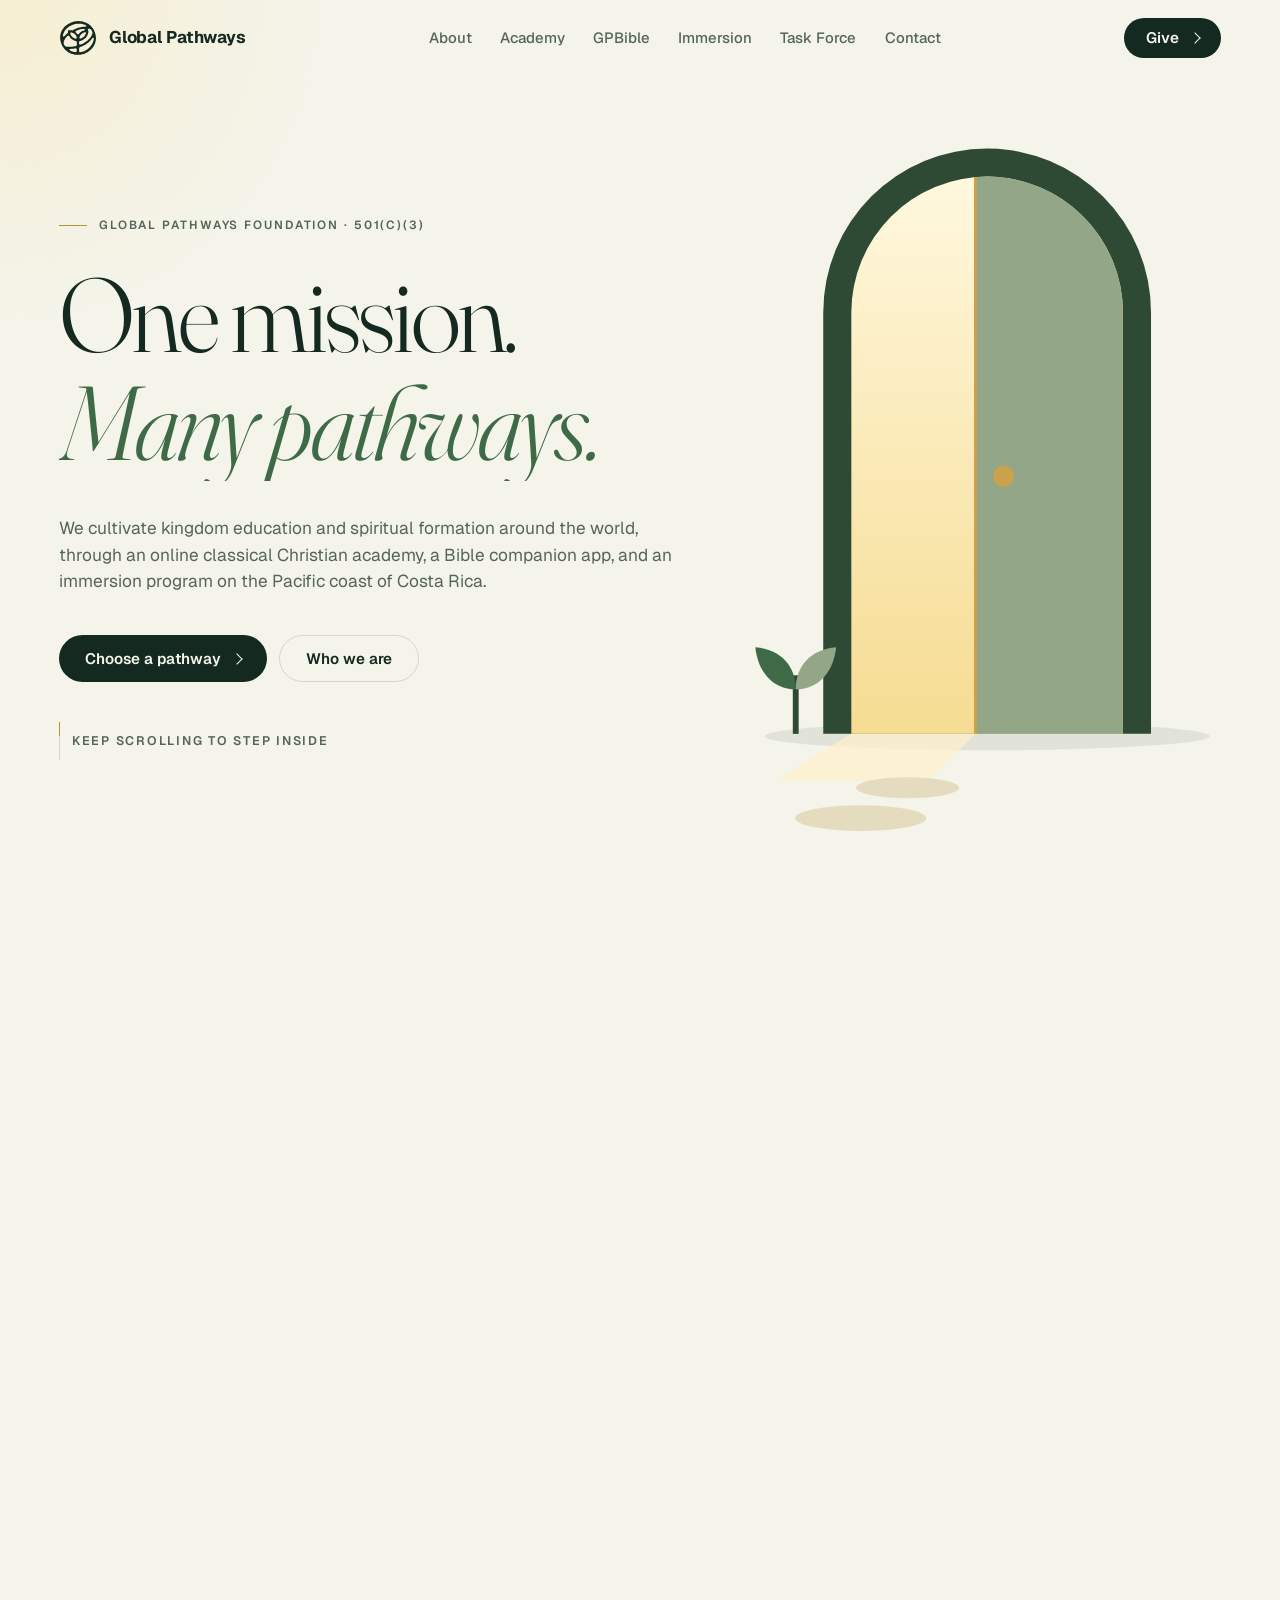
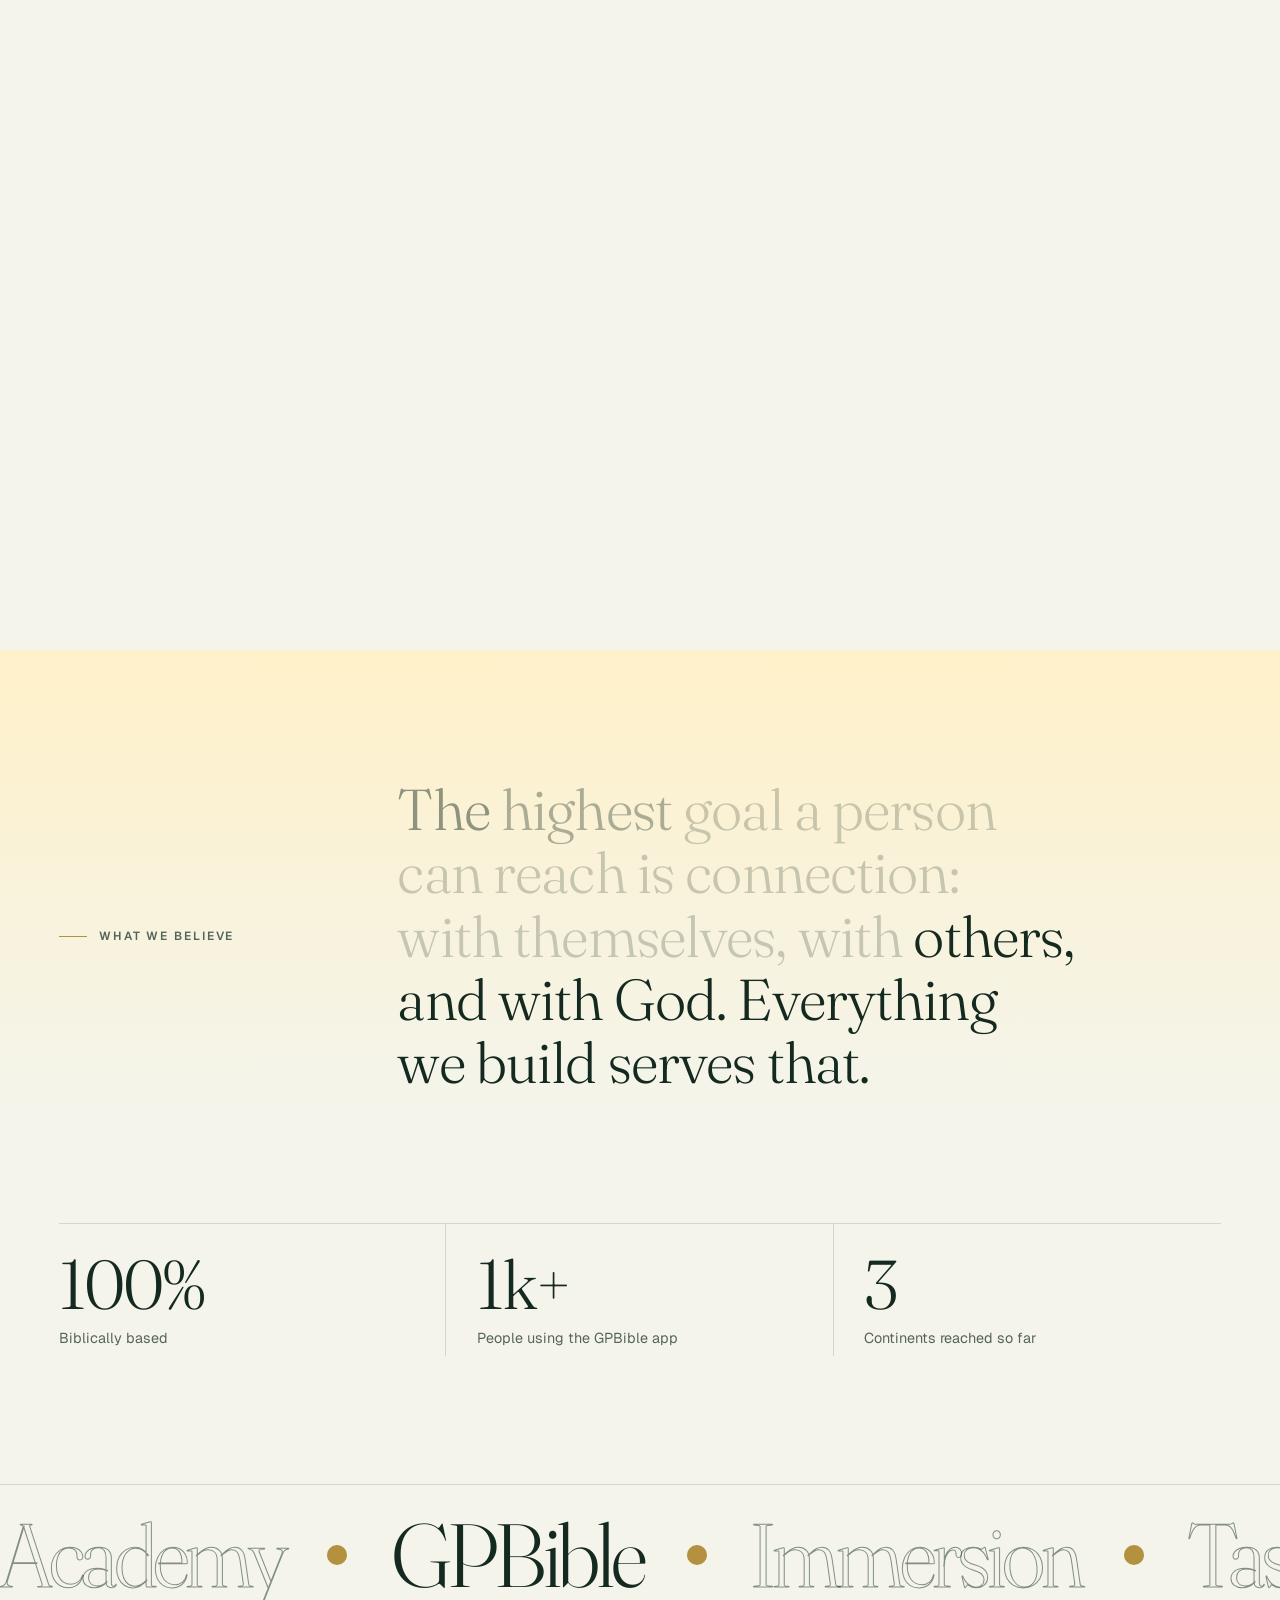
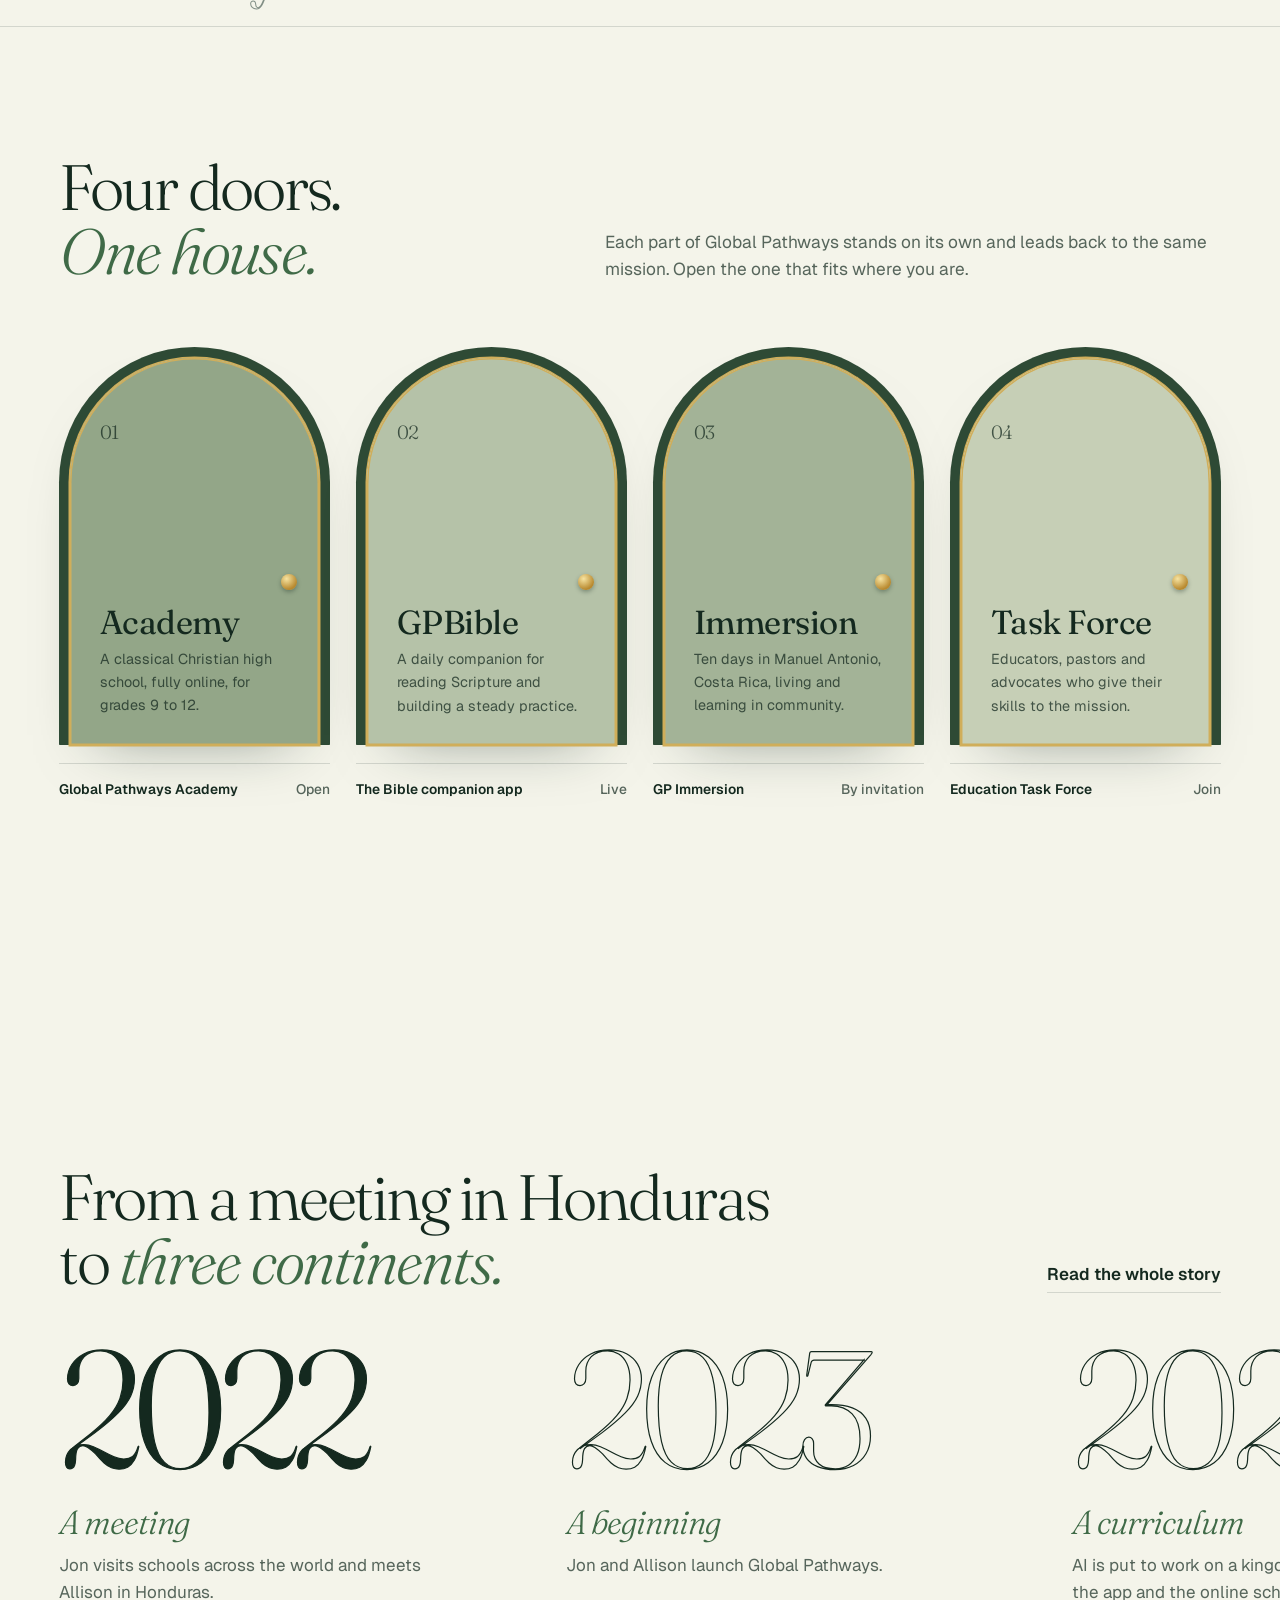
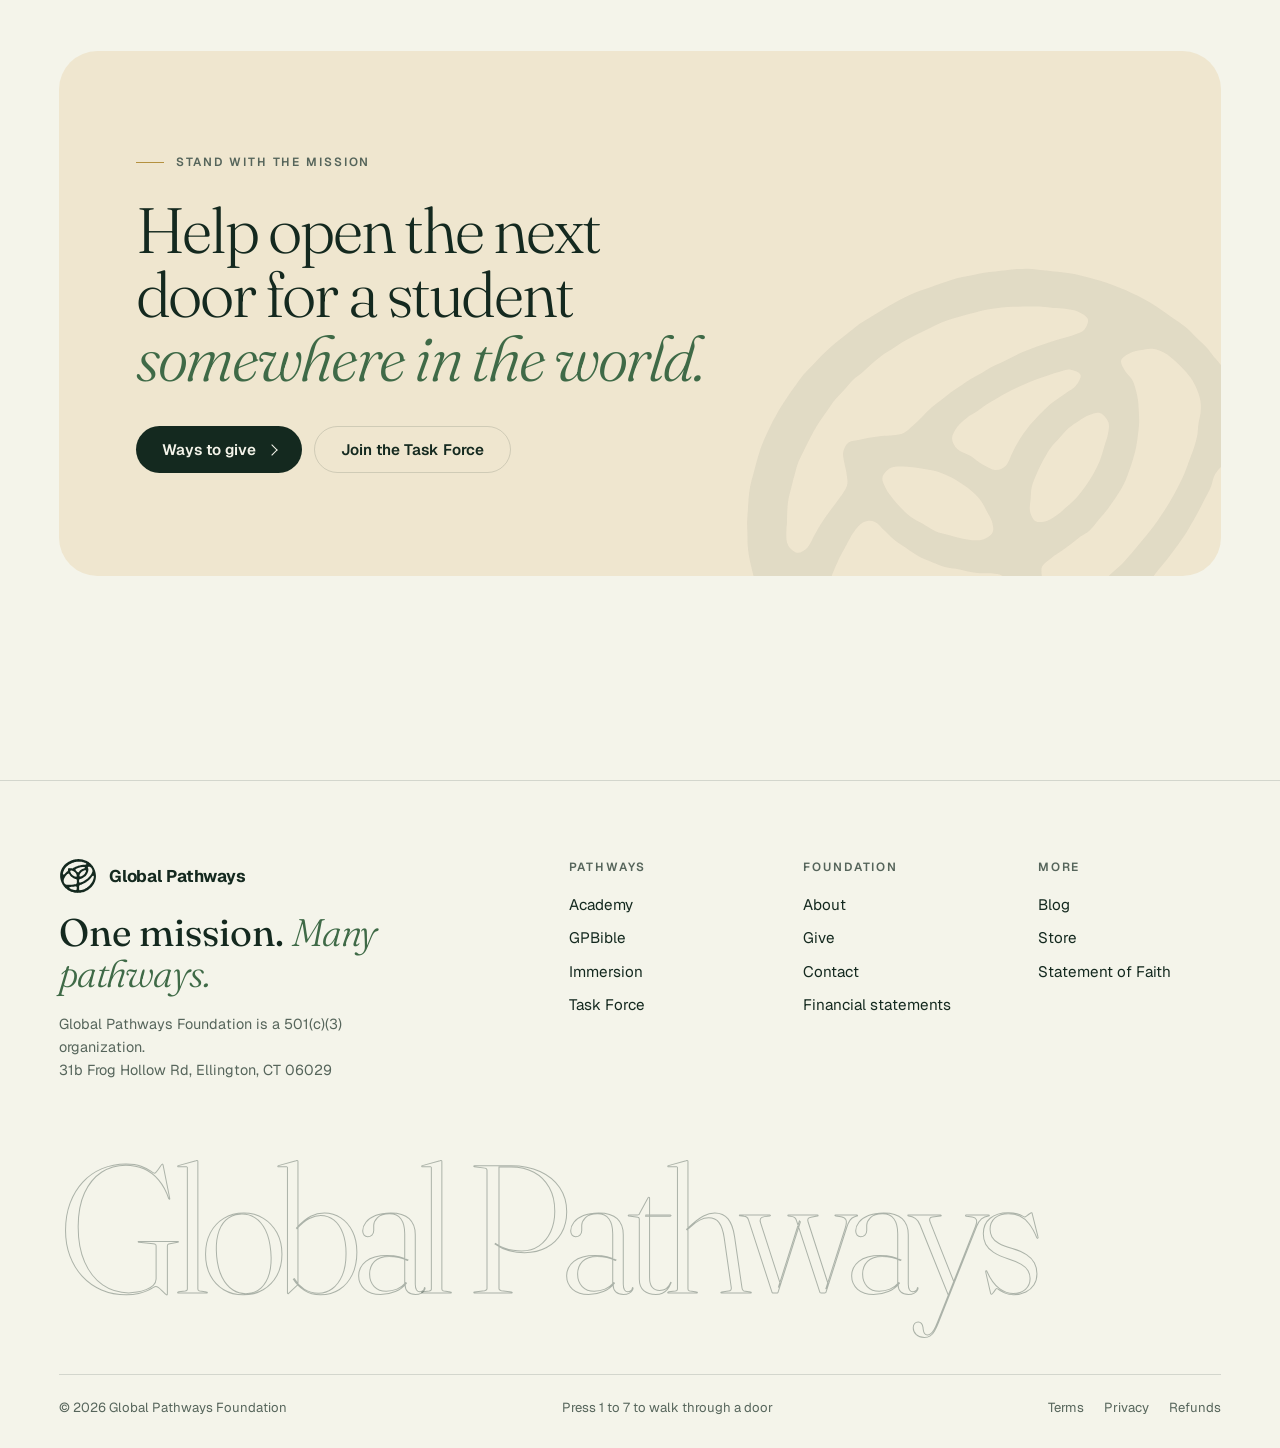
==== index.html @ 7b89efa3 "Add Global Pathways Foundation website Static multi-page site: eight hash-routed pages, flat geometr" ====
<!DOCTYPE html>
<html lang="en">
<head>
<meta charset="utf-8">
<meta name="viewport" content="width=device-width, initial-scale=1">
<title>Global Pathways Foundation</title>
<link rel="preconnect" href="https://fonts.googleapis.com">
<link rel="preconnect" href="https://fonts.gstatic.com" crossorigin>
<link href="https://fonts.googleapis.com/css2?family=Fraunces:ital,opsz,wght@0,9..144,300..600;1,9..144,300..600&family=Geist:wght@400;500;600;700&display=swap" rel="stylesheet">
<link rel="stylesheet" href="styles.css">
<script>(function(){var d=document.documentElement;if(!(window.matchMedia&&matchMedia("(prefers-reduced-motion: reduce)").matches)){d.classList.add("intro");setTimeout(function(){d.classList.remove("intro")},4500)}})()</script>
</head>
<body>
<svg width="0" height="0" style="position:absolute" aria-hidden="true"><defs><clipPath id="archclip"><path d="M0 520V200A200 200 0 0 1 400 200V520Z"/></clipPath><linearGradient id="doorlight" x1="0" y1="0" x2="0" y2="1"><stop offset="0" stop-color="#FFF8DE"/><stop offset="1" stop-color="#F6DC92"/></linearGradient></defs><symbol id="art-about" viewBox="0 0 400 520"><g clip-path="url(#archclip)"><path d="M0 520V200A200 200 0 0 1 400 200V520Z" fill="var(--ever)"/><path d="M22 520V200A178 178 0 0 1 378 200V520" fill="none" stroke="#C9A24B" stroke-width="1.5"/><use href="#gp-mark" x="92" y="176" width="216" height="204" fill="#EFE6CF"/></g></symbol><symbol id="art-academy" viewBox="0 0 400 520"><g clip-path="url(#archclip)"><path d="M0 520V200A200 200 0 0 1 400 200V520Z" fill="#EFE6CF"/><circle cx="200" cy="58" r="24" fill="#C9A24B"/><path d="M56 520V256A144 144 0 0 1 344 256V520Z" fill="var(--ever)"/><path d="M104 520V280A96 96 0 0 1 296 280V520Z" fill="#93A688"/><path d="M150 520V312A50 50 0 0 1 250 312V520Z" fill="#FFF1C9"/><rect x="118" y="452" width="164" height="22" rx="3" fill="#EFE6CF"/><rect x="104" y="478" width="192" height="22" rx="3" fill="#C9A24B"/><rect x="130" y="426" width="140" height="22" rx="3" fill="#F7F1DF"/></g></symbol><symbol id="art-bible" viewBox="0 0 400 520"><g clip-path="url(#archclip)"><path d="M0 520V200A200 200 0 0 1 400 200V520Z" fill="#E2E7D6"/><circle cx="200" cy="262" r="128" fill="#FFF1C9"/><circle cx="200" cy="262" r="74" fill="#C9A24B"/><path d="M200 326C150 292 86 292 38 314V470C86 448 150 448 200 482C250 448 314 448 362 470V314C314 292 250 292 200 326Z" fill="var(--ever)"/><path d="M200 312C152 280 92 280 50 300V448C92 428 152 428 200 460Z" fill="#EFE6CF"/><path d="M200 312C248 280 308 280 350 300V448C308 428 248 428 200 460Z" fill="#FBF7EA"/></g></symbol><symbol id="art-immersion" viewBox="0 0 400 520"><g clip-path="url(#archclip)"><path d="M0 520V200A200 200 0 0 1 400 200V520Z" fill="#DCE5DC"/><circle cx="272" cy="150" r="54" fill="#C9A24B"/><circle cx="96" cy="400" r="150" fill="var(--ever)"/><path d="M0 366C60 334 120 398 200 366S340 334 400 366V520H0Z" fill="#93A688"/><path d="M0 410C60 378 120 442 200 410S340 378 400 410V520H0Z" fill="var(--leaf)"/><path d="M0 456C60 424 120 488 200 456S340 424 400 456V520H0Z" fill="var(--ever)"/></g></symbol><symbol id="art-taskforce" viewBox="0 0 400 520"><g clip-path="url(#archclip)"><path d="M0 520V200A200 200 0 0 1 400 200V520Z" fill="#F3E9C8"/><circle cx="134" cy="232" r="64" fill="var(--ever)"/><path d="M206 296V232A64 64 0 0 1 334 232V296Z" fill="#93A688"/><rect x="70" y="308" width="128" height="128" fill="#C9A24B"/><path d="M206 436C206 366 262 308 334 308C334 378 278 436 206 436Z" fill="var(--leaf)"/></g></symbol><symbol id="art-give" viewBox="0 0 400 520"><g clip-path="url(#archclip)"><path d="M0 520V200A200 200 0 0 1 400 200V520Z" fill="#EFE6CF"/><circle cx="296" cy="128" r="36" fill="#C9A24B"/><rect x="195" y="226" width="10" height="150" fill="var(--ever)"/><path d="M200 262C142 262 104 218 100 158C160 162 200 204 200 262Z" fill="var(--leaf)"/><path d="M200 262C258 262 296 218 300 158C240 162 200 204 200 262Z" fill="#93A688"/><path d="M96 366A104 104 0 0 0 304 366Z" fill="var(--ever)"/></g></symbol><symbol id="art-contact" viewBox="0 0 400 520"><g clip-path="url(#archclip)"><path d="M0 520V200A200 200 0 0 1 400 200V520Z" fill="#E2E7D6"/><rect x="62" y="236" width="276" height="184" rx="4" fill="#EFE6CF"/><path d="M62 236L200 346L338 236Z" fill="var(--ever)"/><circle cx="200" cy="336" r="26" fill="#C9A24B"/></g></symbol><symbol id="gp-mark" viewBox="0 0 560 530"><path fill-rule="evenodd" d="M280.5 16.0C276.8 16.2 273.2 16.7 269.5 17.0C265.8 17.3 262.2 17.7 258.5 18.0C254.8 18.3 251.2 18.6 247.5 19.0C243.8 19.4 240.2 19.8 236.5 20.5C232.8 21.2 229.2 22.1 225.5 23.0C221.8 23.9 218.2 24.9 214.5 26.0C210.8 27.1 206.8 28.3 203.0 29.5C199.2 30.7 195.7 31.8 192.0 33.0C188.3 34.2 184.7 35.1 181.0 36.5C177.3 37.9 173.7 39.8 170.0 41.5C166.3 43.2 162.7 44.8 159.0 46.5C155.3 48.2 151.8 49.6 148.0 51.5C144.2 53.4 140.2 55.8 136.5 58.0C132.8 60.2 129.2 62.7 125.5 65.0C121.8 67.3 118.2 69.3 114.5 72.0C110.8 74.7 107.2 77.9 103.5 81.0C99.8 84.1 96.2 87.2 92.5 90.5C88.8 93.8 85.1 97.3 81.5 101.0C77.9 104.7 74.2 108.8 71.0 112.5C67.8 116.2 64.8 119.8 62.0 123.5C59.2 127.2 56.4 130.8 54.0 134.5C51.6 138.2 49.6 141.8 47.5 145.5C45.4 149.2 43.5 152.8 41.5 156.5C39.5 160.2 37.2 163.8 35.5 167.5C33.8 171.2 32.3 175.2 31.0 179.0C29.7 182.8 28.7 186.3 27.5 190.0C26.3 193.7 25.0 197.3 24.0 201.0C23.0 204.7 22.3 208.3 21.5 212.0C20.7 215.7 19.7 219.3 19.0 223.0C18.3 226.7 17.8 230.3 17.5 234.0C17.2 237.7 17.1 241.2 17.0 245.0C16.9 248.8 17.0 252.8 17.0 256.5C17.0 260.2 17.0 263.8 17.0 267.5C17.0 271.2 16.8 274.8 17.0 278.5C17.2 282.2 17.9 285.8 18.5 289.5C19.1 293.2 19.8 296.8 20.5 300.5C21.2 304.2 21.6 307.8 22.5 311.5C23.4 315.2 24.8 319.2 26.0 323.0C27.2 326.8 28.4 330.3 29.5 334.0C30.6 337.7 31.3 341.3 32.5 345.0C33.7 348.7 34.8 352.3 36.5 356.0C38.2 359.7 40.6 363.3 42.5 367.0C44.4 370.7 46.2 374.2 48.0 378.0C49.8 381.8 50.8 385.8 53.0 389.5C55.2 393.2 58.8 396.8 61.5 400.5C64.2 404.2 66.2 407.8 69.0 411.5C71.8 415.2 75.0 418.8 78.0 422.5C81.0 426.2 83.7 429.8 87.0 433.5C90.3 437.2 94.2 441.0 98.0 444.5C101.8 448.0 105.8 451.4 109.5 454.5C113.2 457.6 116.8 460.3 120.5 463.0C124.2 465.7 127.8 468.1 131.5 470.5C135.2 472.9 138.8 475.2 142.5 477.5C146.2 479.8 149.8 482.1 153.5 484.0C157.2 485.9 160.8 487.2 164.5 489.0C168.2 490.8 171.8 492.8 175.5 494.5C179.2 496.2 183.2 497.7 187.0 499.0C190.8 500.3 194.3 501.5 198.0 502.5C201.7 503.5 205.3 504.2 209.0 505.0C212.7 505.8 216.3 506.7 220.0 507.5C223.7 508.3 227.3 509.2 231.0 510.0C234.7 510.8 238.2 511.5 242.0 512.0C245.8 512.5 249.8 512.8 253.5 513.0C257.2 513.2 260.8 513.2 264.5 513.5C268.2 513.8 271.8 514.5 275.5 514.5C279.2 514.5 282.8 513.8 286.5 513.5C290.2 513.2 293.8 513.2 297.5 513.0C301.2 512.8 304.8 512.4 308.5 512.0C312.2 511.6 316.2 511.2 320.0 510.5C323.8 509.8 327.3 508.8 331.0 508.0C334.7 507.2 338.3 506.3 342.0 505.5C345.7 504.7 349.3 504.0 353.0 503.0C356.7 502.0 360.3 500.8 364.0 499.5C367.7 498.2 371.2 497.0 375.0 495.5C378.8 494.0 382.8 492.1 386.5 490.5C390.2 488.9 393.8 487.8 397.5 486.0C401.2 484.2 404.8 482.1 408.5 480.0C412.2 477.9 415.8 475.7 419.5 473.5C423.2 471.3 426.8 469.5 430.5 467.0C434.2 464.5 437.8 461.2 441.5 458.5C445.2 455.8 448.8 453.9 452.5 451.0C456.2 448.1 460.2 444.4 464.0 441.0C467.8 437.6 471.4 434.1 475.0 430.5C478.6 426.9 482.2 423.2 485.5 419.5C488.8 415.8 492.2 412.2 495.0 408.5C497.8 404.8 500.0 401.2 502.5 397.5C505.0 393.8 507.7 390.2 510.0 386.5C512.3 382.8 514.6 378.8 516.5 375.0C518.4 371.2 519.7 367.7 521.5 364.0C523.3 360.3 525.8 356.7 527.5 353.0C529.2 349.3 530.8 345.7 532.0 342.0C533.2 338.3 533.6 334.7 534.5 331.0C535.4 327.3 536.5 323.8 537.5 320.0C538.5 316.2 539.8 312.2 540.5 308.5C541.2 304.8 541.5 301.2 542.0 297.5C542.5 293.8 543.1 290.2 543.5 286.5C543.9 282.8 544.3 279.2 544.5 275.5C544.7 271.8 544.7 268.2 544.5 264.5C544.3 260.8 543.8 257.2 543.5 253.5C543.2 249.8 542.9 245.8 542.5 242.0C542.1 238.2 541.6 234.7 541.0 231.0C540.4 227.3 539.8 223.7 539.0 220.0C538.2 216.3 537.4 212.7 536.5 209.0C535.6 205.3 534.4 201.7 533.5 198.0C532.6 194.3 532.2 190.7 531.0 187.0C529.8 183.3 528.0 179.8 526.5 176.0C525.0 172.2 523.7 168.2 522.0 164.5C520.3 160.8 518.2 157.2 516.5 153.5C514.8 149.8 513.5 146.2 511.5 142.5C509.5 138.8 506.8 135.2 504.5 131.5C502.2 127.8 500.6 124.2 498.0 120.5C495.4 116.8 492.2 113.2 489.0 109.5C485.8 105.8 482.3 101.8 479.0 98.0C475.7 94.2 472.5 90.5 469.0 87.0C465.5 83.5 461.7 80.2 458.0 77.0C454.3 73.8 450.7 70.8 447.0 68.0C443.3 65.2 439.7 62.5 436.0 60.0C432.3 57.5 428.8 55.2 425.0 53.0C421.2 50.8 417.2 48.6 413.5 46.5C409.8 44.4 406.2 42.2 402.5 40.5C398.8 38.8 395.2 37.4 391.5 36.0C387.8 34.6 384.2 33.3 380.5 32.0C376.8 30.7 373.2 29.3 369.5 28.0C365.8 26.7 362.2 25.1 358.5 24.0C354.8 22.9 350.8 22.2 347.0 21.5C343.2 20.8 339.7 20.5 336.0 20.0C332.3 19.5 328.7 19.0 325.0 18.5C321.3 18.0 317.7 17.3 314.0 17.0C310.3 16.7 306.7 16.7 303.0 16.5C299.3 16.3 295.8 16.1 292.0 16.0C288.2 15.9 284.2 15.8 280.5 16.0ZM241.5 418.5C245.2 418.2 249.2 417.0 252.5 418.5C255.8 420.0 259.4 424.1 261.0 427.5C262.6 430.9 262.0 435.2 262.0 439.0C262.0 442.8 261.3 446.3 261.0 450.0C260.7 453.7 261.2 457.2 260.0 461.0C258.8 464.8 256.8 470.2 254.0 472.5C251.2 474.8 246.7 474.4 243.0 474.5C239.3 474.6 235.8 473.6 232.0 473.0C228.2 472.4 224.2 471.8 220.5 471.0C216.8 470.2 213.2 469.4 209.5 468.5C205.8 467.6 202.2 466.8 198.5 465.5C194.8 464.2 190.8 462.6 187.0 461.0C183.2 459.4 179.7 457.7 176.0 456.0C172.3 454.3 168.7 453.2 165.0 451.0C161.3 448.8 156.2 446.2 154.0 443.0C151.8 439.8 150.5 434.8 152.0 432.0C153.5 429.2 159.2 427.6 163.0 426.5C166.8 425.4 170.8 425.8 174.5 425.5C178.2 425.2 181.8 424.8 185.5 424.5C189.2 424.2 192.8 423.7 196.5 423.5C200.2 423.3 204.2 423.8 208.0 423.5C211.8 423.2 215.3 422.5 219.0 422.0C222.7 421.5 226.2 421.1 230.0 420.5C233.8 419.9 237.8 418.8 241.5 418.5ZM501.0 261.5C504.7 261.2 509.5 263.8 511.5 266.5C513.5 269.2 512.9 273.8 513.0 277.5C513.1 281.2 512.5 284.8 512.0 288.5C511.5 292.2 510.8 295.8 510.0 299.5C509.2 303.2 508.2 306.8 507.0 310.5C505.8 314.2 504.3 317.8 503.0 321.5C501.7 325.2 500.4 328.8 499.0 332.5C497.6 336.2 496.4 339.8 494.5 343.5C492.6 347.2 489.8 351.2 487.5 355.0C485.2 358.8 483.3 362.3 481.0 366.0C478.7 369.7 476.2 373.3 473.5 377.0C470.8 380.7 468.0 384.3 465.0 388.0C462.0 391.7 458.9 395.3 455.5 399.0C452.1 402.7 448.2 406.6 444.5 410.0C440.8 413.4 437.2 416.4 433.5 419.5C429.8 422.6 426.2 425.7 422.5 428.5C418.8 431.3 415.2 434.0 411.5 436.5C407.8 439.0 403.8 441.2 400.0 443.5C396.2 445.8 392.7 448.1 389.0 450.0C385.3 451.9 381.7 453.3 378.0 455.0C374.3 456.7 370.7 458.4 367.0 460.0C363.3 461.6 359.7 463.2 356.0 464.5C352.3 465.8 348.7 467.0 345.0 468.0C341.3 469.0 337.7 469.7 334.0 470.5C330.3 471.3 326.8 472.3 323.0 473.0C319.2 473.7 315.2 474.9 311.5 474.5C307.8 474.1 303.0 473.0 300.5 470.5C298.0 468.0 297.2 463.2 296.5 459.5C295.8 455.8 296.5 452.2 296.5 448.5C296.5 444.8 296.5 441.2 296.5 437.5C296.5 433.8 296.5 430.2 296.5 426.5C296.5 422.8 295.7 419.2 296.5 415.5C297.3 411.8 298.8 407.6 301.5 404.5C304.2 401.4 308.8 398.9 312.5 397.0C316.2 395.1 320.2 394.3 324.0 393.0C327.8 391.7 331.3 390.5 335.0 389.0C338.7 387.5 342.3 385.8 346.0 384.0C349.7 382.2 353.3 380.2 357.0 378.5C360.7 376.8 364.3 375.3 368.0 373.5C371.7 371.7 375.3 369.5 379.0 367.5C382.7 365.5 386.3 363.5 390.0 361.5C393.7 359.5 397.3 357.9 401.0 355.5C404.7 353.1 408.2 349.8 412.0 347.0C415.8 344.2 419.8 341.4 423.5 338.5C427.2 335.6 430.8 332.6 434.5 329.5C438.2 326.4 442.2 323.0 445.5 320.0C448.8 317.0 451.0 314.6 454.0 311.5C457.0 308.4 460.3 305.0 463.5 301.5C466.7 298.0 469.8 294.2 473.0 290.5C476.2 286.8 479.8 283.2 482.5 279.5C485.2 275.8 486.4 271.5 489.5 268.5C492.6 265.5 497.3 261.8 501.0 261.5ZM136.5 230.0C140.2 229.2 144.4 229.8 147.5 232.0C150.6 234.2 152.6 239.3 155.0 243.0C157.4 246.7 159.2 250.3 162.0 254.0C164.8 257.7 168.2 261.3 171.5 265.0C174.8 268.7 177.9 272.7 181.5 276.0C185.1 279.3 189.2 282.2 193.0 285.0C196.8 287.8 200.3 290.4 204.0 292.5C207.7 294.6 211.3 295.8 215.0 297.5C218.7 299.2 222.3 301.3 226.0 303.0C229.7 304.7 233.2 306.2 237.0 307.5C240.8 308.8 244.8 309.0 248.5 310.5C252.2 312.0 257.1 313.7 259.5 316.5C261.9 319.3 262.4 323.8 263.0 327.5C263.6 331.2 263.0 334.8 263.0 338.5C263.0 342.2 263.0 345.8 263.0 349.5C263.0 353.2 263.3 357.2 263.0 361.0C262.7 364.8 262.7 368.5 261.0 372.0C259.3 375.5 256.2 379.8 253.0 382.0C249.8 384.2 245.7 384.1 242.0 385.0C238.3 385.9 234.8 386.8 231.0 387.5C227.2 388.2 223.2 388.9 219.5 389.5C215.8 390.1 212.2 390.5 208.5 391.0C204.8 391.5 201.2 392.1 197.5 392.5C193.8 392.9 190.2 393.2 186.5 393.5C182.8 393.8 179.2 394.2 175.5 394.5C171.8 394.8 168.2 394.9 164.5 395.0C160.8 395.1 156.8 395.0 153.0 395.0C149.2 395.0 145.7 395.2 142.0 395.0C138.3 394.8 134.7 394.2 131.0 394.0C127.3 393.8 123.7 393.8 120.0 393.5C116.3 393.2 112.8 393.1 109.0 392.5C105.2 391.9 101.1 391.9 97.5 390.0C93.9 388.1 90.4 384.3 87.5 381.0C84.6 377.7 82.2 373.7 80.0 370.0C77.8 366.3 76.1 362.7 74.5 359.0C72.9 355.3 71.4 351.8 70.5 348.0C69.6 344.2 69.2 340.2 69.0 336.5C68.8 332.8 68.8 329.2 69.5 325.5C70.2 321.8 71.8 318.2 73.0 314.5C74.2 310.8 75.5 307.2 77.0 303.5C78.5 299.8 80.1 296.2 82.0 292.5C83.9 288.8 86.2 284.8 88.5 281.0C90.8 277.2 93.3 273.7 96.0 270.0C98.7 266.3 101.4 262.7 104.5 259.0C107.6 255.3 111.1 251.7 114.5 248.0C117.9 244.3 121.3 240.0 125.0 237.0C128.7 234.0 132.8 230.8 136.5 230.0ZM175.5 184.0C178.9 183.0 182.8 184.2 186.5 185.0C190.2 185.8 193.8 187.2 197.5 188.5C201.2 189.8 204.8 191.4 208.5 193.0C212.2 194.6 215.8 195.8 219.5 198.0C223.2 200.2 226.9 203.0 230.5 206.0C234.1 209.0 237.8 212.5 241.0 216.0C244.2 219.5 247.5 223.3 250.0 227.0C252.5 230.7 254.5 234.3 256.0 238.0C257.5 241.7 258.1 245.3 259.0 249.0C259.9 252.7 261.4 256.3 261.5 260.0C261.6 263.7 261.7 268.4 259.5 271.0C257.3 273.6 252.2 275.1 248.5 275.5C244.8 275.9 241.2 274.7 237.5 273.5C233.8 272.3 230.2 270.3 226.5 268.5C222.8 266.7 219.2 264.6 215.5 262.5C211.8 260.4 208.2 258.8 204.5 256.0C200.8 253.2 197.1 249.0 193.5 245.5C189.9 242.0 185.9 238.6 183.0 235.0C180.1 231.4 178.1 227.7 176.0 224.0C173.9 220.3 172.1 216.7 170.5 213.0C168.9 209.3 167.2 205.7 166.5 202.0C165.8 198.3 164.5 194.0 166.0 191.0C167.5 188.0 172.1 185.0 175.5 184.0ZM382.0 180.5C385.8 180.2 390.2 179.5 393.0 181.5C395.8 183.5 398.2 188.8 398.5 192.5C398.8 196.2 396.7 200.2 395.0 204.0C393.3 207.8 390.8 211.2 388.5 215.0C386.2 218.8 384.2 222.7 381.5 226.5C378.8 230.3 375.4 234.3 372.0 238.0C368.6 241.7 364.8 245.2 361.0 248.5C357.2 251.8 353.3 254.9 349.5 257.5C345.7 260.1 341.8 262.0 338.0 264.0C334.2 266.0 330.8 268.0 327.0 269.5C323.2 271.0 319.3 272.8 315.5 273.0C311.7 273.2 306.4 272.8 304.0 270.5C301.6 268.2 300.9 263.2 301.0 259.5C301.1 255.8 303.2 251.8 304.5 248.0C305.8 244.2 306.6 240.2 308.5 236.5C310.4 232.8 313.2 229.2 316.0 225.5C318.8 221.8 322.1 217.8 325.5 214.0C328.9 210.2 332.8 206.1 336.5 203.0C340.2 199.9 343.8 198.0 347.5 195.5C351.2 193.0 355.2 190.0 359.0 188.0C362.8 186.0 366.7 184.8 370.5 183.5C374.3 182.2 378.2 180.8 382.0 180.5ZM363.5 131.5C367.2 131.5 371.2 130.7 374.5 132.0C377.8 133.3 382.8 136.7 383.0 139.5C383.2 142.3 378.6 146.7 375.5 149.0C372.4 151.3 368.2 152.0 364.5 153.5C360.8 155.0 356.8 156.4 353.0 158.0C349.2 159.6 345.8 161.0 342.0 163.0C338.2 165.0 334.2 167.6 330.5 170.0C326.8 172.4 323.2 174.6 319.5 177.5C315.8 180.4 311.6 184.0 308.0 187.5C304.4 191.0 301.2 194.8 298.0 198.5C294.8 202.2 292.0 207.4 288.5 209.5C285.0 211.6 280.8 212.2 277.0 211.0C273.2 209.8 269.5 205.8 266.0 202.5C262.5 199.2 259.4 194.5 256.0 191.0C252.6 187.5 247.7 185.0 245.5 181.5C243.3 178.0 242.1 173.6 243.0 170.0C243.9 166.4 247.8 162.8 251.0 160.0C254.2 157.2 258.8 155.2 262.5 153.5C266.2 151.8 269.8 151.3 273.5 150.0C277.2 148.7 280.8 146.8 284.5 145.5C288.2 144.2 292.2 143.1 296.0 142.0C299.8 140.9 303.2 139.9 307.0 139.0C310.8 138.1 314.8 137.2 318.5 136.5C322.2 135.8 325.8 135.1 329.5 134.5C333.2 133.9 337.2 133.4 341.0 133.0C344.8 132.6 348.2 132.2 352.0 132.0C355.8 131.8 359.8 131.5 363.5 131.5ZM437.0 130.0C440.7 129.2 444.3 129.8 448.0 130.0C451.7 130.2 455.3 130.1 459.0 131.5C462.7 132.9 466.8 135.5 470.0 138.5C473.2 141.5 476.0 145.8 478.5 149.5C481.0 153.2 483.1 156.8 485.0 160.5C486.9 164.2 488.8 167.8 490.0 171.5C491.2 175.2 492.0 178.8 492.5 182.5C493.0 186.2 493.3 189.8 493.0 193.5C492.7 197.2 491.8 200.8 490.5 204.5C489.2 208.2 487.0 211.8 485.5 215.5C484.0 219.2 483.2 222.8 481.5 226.5C479.8 230.2 477.8 233.8 475.5 237.5C473.2 241.2 470.5 244.8 468.0 248.5C465.5 252.2 463.2 255.8 460.5 259.5C457.8 263.2 454.7 266.8 451.5 270.5C448.3 274.2 444.6 278.2 441.5 281.5C438.4 284.8 436.2 286.9 433.0 290.0C429.8 293.1 425.7 296.8 422.0 300.0C418.3 303.2 414.7 306.2 411.0 309.0C407.3 311.8 403.7 314.3 400.0 317.0C396.3 319.7 392.7 322.4 389.0 325.0C385.3 327.6 381.7 330.2 378.0 332.5C374.3 334.8 370.7 336.5 367.0 338.5C363.3 340.5 359.7 342.6 356.0 344.5C352.3 346.4 348.7 348.2 345.0 350.0C341.3 351.8 337.7 353.5 334.0 355.0C330.3 356.5 326.7 357.8 323.0 359.0C319.3 360.2 315.7 362.3 312.0 362.5C308.3 362.7 303.7 362.2 301.0 360.0C298.3 357.8 296.9 352.7 296.0 349.0C295.1 345.3 295.4 341.7 295.5 338.0C295.6 334.3 295.8 330.7 296.5 327.0C297.2 323.3 297.2 318.8 299.5 316.0C301.8 313.2 306.8 311.7 310.5 310.0C314.2 308.3 317.8 307.4 321.5 306.0C325.2 304.6 328.8 303.1 332.5 301.5C336.2 299.9 339.8 298.0 343.5 296.5C347.2 295.0 350.8 294.5 354.5 292.5C358.2 290.5 361.8 287.2 365.5 284.5C369.2 281.8 372.8 279.4 376.5 276.5C380.2 273.6 383.8 270.4 387.5 267.0C391.2 263.6 395.3 259.7 398.5 256.0C401.7 252.3 404.0 248.7 406.5 245.0C409.0 241.3 411.3 237.7 413.5 234.0C415.7 230.3 417.8 226.7 419.5 223.0C421.2 219.3 422.6 215.7 424.0 212.0C425.4 208.3 426.9 204.7 428.0 201.0C429.1 197.3 429.8 193.7 430.5 190.0C431.2 186.3 432.1 182.7 432.5 179.0C432.9 175.3 433.1 171.7 433.0 168.0C432.9 164.3 433.0 160.7 432.0 157.0C431.0 153.3 428.0 149.7 427.0 146.0C426.0 142.3 424.3 137.7 426.0 135.0C427.7 132.3 433.3 130.8 437.0 130.0ZM273.0 54.0C276.8 53.8 280.3 53.6 284.0 53.5C287.7 53.4 291.3 53.5 295.0 53.5C298.7 53.5 302.2 53.3 306.0 53.5C309.8 53.7 313.8 54.1 317.5 54.5C321.2 54.9 324.8 55.3 328.5 56.0C332.2 56.7 335.8 57.7 339.5 58.5C343.2 59.3 346.8 60.1 350.5 61.0C354.2 61.9 358.2 62.8 362.0 64.0C365.8 65.2 369.3 66.8 373.0 68.0C376.7 69.2 380.3 70.0 384.0 71.5C387.7 73.0 391.8 74.4 395.0 77.0C398.2 79.6 403.1 83.8 403.5 87.0C403.9 90.2 400.3 94.5 397.5 96.5C394.7 98.5 390.2 98.5 386.5 99.0C382.8 99.5 379.2 99.3 375.5 99.5C371.8 99.7 367.8 99.8 364.0 100.0C360.2 100.2 356.7 100.7 353.0 101.0C349.3 101.3 345.7 101.6 342.0 102.0C338.3 102.4 334.8 102.8 331.0 103.5C327.2 104.2 323.2 105.2 319.5 106.0C315.8 106.8 312.2 107.8 308.5 108.5C304.8 109.2 301.2 109.6 297.5 110.5C293.8 111.4 290.2 112.9 286.5 114.0C282.8 115.1 278.8 115.8 275.0 117.0C271.2 118.2 267.7 119.7 264.0 121.0C260.3 122.3 256.7 123.5 253.0 125.0C249.3 126.5 245.8 128.3 242.0 130.0C238.2 131.7 234.2 133.1 230.5 135.0C226.8 136.9 223.2 139.3 219.5 141.5C215.8 143.7 212.2 146.1 208.5 148.0C204.8 149.9 201.2 152.2 197.5 153.0C193.8 153.8 189.8 152.9 186.0 152.5C182.2 152.1 178.7 151.0 175.0 150.5C171.3 150.0 167.7 149.8 164.0 149.5C160.3 149.2 156.8 149.1 153.0 149.0C149.2 148.9 144.7 147.7 141.5 149.0C138.3 150.3 135.5 153.8 134.0 157.0C132.5 160.2 132.8 164.3 132.5 168.0C132.2 171.7 132.5 175.2 132.0 179.0C131.5 182.8 131.6 186.9 129.5 190.5C127.4 194.1 123.0 197.3 119.5 200.5C116.0 203.7 112.2 206.4 108.5 209.5C104.8 212.6 101.2 215.6 97.5 219.0C93.8 222.4 90.1 226.3 86.5 230.0C82.9 233.7 79.6 238.8 76.0 241.0C72.4 243.2 68.0 244.7 65.0 243.5C62.0 242.3 59.0 237.5 58.0 234.0C57.0 230.5 58.2 226.2 59.0 222.5C59.8 218.8 61.4 215.2 62.5 211.5C63.6 207.8 64.3 204.2 65.5 200.5C66.7 196.8 67.8 193.2 69.5 189.5C71.2 185.8 73.5 181.8 75.5 178.0C77.5 174.2 79.4 170.7 81.5 167.0C83.6 163.3 85.4 159.7 88.0 156.0C90.6 152.3 93.9 148.7 97.0 145.0C100.1 141.3 103.2 137.7 106.5 134.0C109.8 130.3 113.4 126.4 117.0 123.0C120.6 119.6 124.3 116.7 128.0 113.5C131.7 110.3 135.2 106.8 139.0 104.0C142.8 101.2 146.8 99.0 150.5 96.5C154.2 94.0 157.8 91.1 161.5 89.0C165.2 86.9 168.8 85.8 172.5 84.0C176.2 82.2 179.8 79.9 183.5 78.0C187.2 76.1 191.2 74.0 195.0 72.5C198.8 71.0 202.3 70.2 206.0 69.0C209.7 67.8 213.3 66.2 217.0 65.0C220.7 63.8 224.2 62.9 228.0 62.0C231.8 61.1 235.8 60.3 239.5 59.5C243.2 58.7 246.8 57.8 250.5 57.0C254.2 56.2 257.8 55.5 261.5 55.0C265.2 54.5 269.2 54.2 273.0 54.0Z"/></symbol></svg>

<header class="hdr" id="hdr">
  <div class="wrap hdr__in">
    <a class="brand" href="#home" data-go="home" aria-label="Global Pathways, home"><svg><use href="#gp-mark"/></svg><span>Global Pathways</span></a>
    <nav class="nav" aria-label="Primary">
      <a href="#about" data-go="about">About</a>
      <a href="#academy" data-go="academy">Academy</a>
      <a href="#bible" data-go="bible">GPBible</a>
      <a href="#immersion" data-go="immersion">Immersion</a>
      <a href="#task-force" data-go="task-force">Task Force</a>
      <a href="#contact" data-go="contact">Contact</a>
    </nav>
    <div class="hdr__cta">
      <a class="btn btn--ink" href="#give" data-go="give">Give <i></i></a>
      <button class="burger" id="burger" aria-label="Open menu" aria-expanded="false"><span></span><span></span></button>
    </div>
  </div>
</header>

<div class="sheet" id="sheet">
  <nav aria-label="Menu">
    <a href="#home" data-go="home"><small>00</small>Home</a>
    <a href="#about" data-go="about"><small>01</small>About</a>
    <a href="#academy" data-go="academy"><small>02</small>Academy</a>
    <a href="#bible" data-go="bible"><small>03</small>GPBible</a>
    <a href="#immersion" data-go="immersion"><small>04</small>Immersion</a>
    <a href="#task-force" data-go="task-force"><small>05</small>Task Force</a>
    <a href="#give" data-go="give"><small>06</small>Give</a>
    <a href="#contact" data-go="contact"><small>07</small>Contact</a>
  </nav>
  <p>Global Pathways Foundation · 501(c)(3) · hello@globalpathways.org</p>
</div>

<div class="veil" id="veil" aria-hidden="true"><div class="veil__in"><svg viewBox="0 0 560 530"><use href="#gp-mark"/></svg><small id="veilNo">Foundation</small><b id="veilName">Global Pathways</b></div></div>

<div class="cur" id="cur" aria-hidden="true"><span></span></div>
<div class="glow" id="glow" aria-hidden="true"></div>
<button class="badge" id="badge" aria-label="Back to top"><svg class="badge__ring" viewBox="0 0 60 60"><circle cx="30" cy="30" r="27"/><circle class="p" id="prog" cx="30" cy="30" r="27"/></svg><svg class="badge__mk" viewBox="0 0 560 530"><use href="#gp-mark"/></svg></button>
<main id="main">

<!-- ===================== HOME ===================== -->
<article class="view is-active" data-view="home" data-title="Home">
  <section class="hero hero--home" data-enter>
    <div class="enter">
      <div class="wrap enter__grid">
        <div class="enter__text">
          <p class="eyebrow">Global Pathways Foundation · 501(c)(3)</p>
          <h1 class="d1" data-split>One mission.<br><em>Many pathways.</em></h1>
          <p class="lede" data-rise>We cultivate kingdom education and spiritual formation around the world, through an online classical Christian academy, a Bible companion app, and an immersion program on the Pacific coast of Costa Rica.</p>
          <div class="hero__cta" data-rise>
            <button class="btn btn--ink" data-scroll="#doors">Choose a pathway <i></i></button>
            <a class="btn btn--line" href="#about" data-go="about">Who we are</a>
          </div>
          <p class="hint" data-rise><span></span>Keep scrolling to step inside</p>
        </div>
        <figure class="enter__art"><svg class="doorart" viewBox="0 0 400 620" role="img" aria-label="An arched green door standing half open with warm light inside">
<ellipse cx="200" cy="522" rx="190" ry="12" fill="rgba(20,41,31,.08)"/>
<path d="M60 520V160A140 140 0 0 1 340 160V520Z" fill="var(--ever)"/>
<path d="M84 520V160A116 116 0 0 1 316 160V520Z" fill="url(#doorlight)"/>
<path d="M190 520V44.4A116 116 0 0 1 316 160V520Z" fill="#93A688"/>
<path d="M190 520V44.4" stroke="#C9A24B" stroke-width="2.5"/>
<circle cx="214" cy="300" r="9" fill="#C9A24B"/>
<path d="M84 520L190 520L150 560L20 560Z" fill="#FFF1C9" opacity=".7"/>
<rect x="34" y="470" width="5" height="50" fill="var(--ever)"/>
<path d="M36.500 482C16 482 4 466 2 446C24 448 36.500 462 36.500 482Z" fill="var(--leaf)"/>
<path d="M36.500 482C57 482 69 466 71 446C49 448 36.500 462 36.500 482Z" fill="#93A688"/>
<ellipse cx="132" cy="566" rx="44" ry="9" fill="#E5DBBF"/><ellipse cx="92" cy="592" rx="56" ry="11" fill="#E5DBBF"/>
</svg></figure>
      </div>
      <div class="enter__light" aria-hidden="true"></div>
    </div>
  </section>

  <section class="blk blk--light">
    <div class="wrap split2">
      <p class="eyebrow">What we believe</p>
      <p class="manifesto wide" data-words>The highest goal a person can reach is connection: with themselves, with others, and with God. Everything we build serves that.</p>
    </div>
  </section>

  <section class="blk" style="padding-top:0">
    <div class="wrap">
      <div class="stats" style="margin-top:0">
        <div class="stat"><div class="num" data-to="100" data-suf="%">100%</div><p>Biblically based</p></div>
        <div class="stat"><div class="num">1k+</div><p>People using the GPBible app</p></div>
        <div class="stat"><div class="num" data-to="3" data-suf="">3</div><p>Continents reached so far</p></div>
      </div>
    </div>
  </section>

  <div class="mq" aria-hidden="true"><div class="mq__in"><span>Academy</span><i></i><span>GPBible</span><i></i><span>Immersion</span><i></i><span>Task Force</span><i></i><span>Academy</span><i></i><span>GPBible</span><i></i><span>Immersion</span><i></i><span>Task Force</span><i></i><span>Academy</span><i></i><span>GPBible</span><i></i><span>Immersion</span><i></i><span>Task Force</span><i></i><span>Academy</span><i></i><span>GPBible</span><i></i><span>Immersion</span><i></i><span>Task Force</span><i></i></div></div>

  <section class="blk" id="doors">
    <div class="wrap">
      <div class="head">
        <h2 class="d2">Four doors.<br><em>One house.</em></h2>
        <p class="lede">Each part of Global Pathways stands on its own and leads back to the same mission. Open the one that fits where you are.</p>
      </div>
      <div class="doors">
        <a class="door" href="#academy" data-go="academy">
          <span class="door__frame">
            <span class="door__room"><svg viewBox="0 0 400 520" preserveAspectRatio="xMidYMax slice" aria-hidden="true"><use href="#art-academy"/></svg><span>Enter</span></span>
            <span class="door__leaf"><span class="num">01</span><span><h3>Academy</h3><p>A classical Christian high school, fully online, for grades 9 to 12.</p></span><span class="door__knob"></span></span>
          </span>
          <span class="door__cap">Global Pathways Academy <em>Open</em></span>
        </a>
        <a class="door" href="#bible" data-go="bible">
          <span class="door__frame">
            <span class="door__room"><svg viewBox="0 0 400 520" preserveAspectRatio="xMidYMax slice" aria-hidden="true"><use href="#art-bible"/></svg><span>Enter</span></span>
            <span class="door__leaf"><span class="num">02</span><span><h3>GPBible</h3><p>A daily companion for reading Scripture and building a steady practice.</p></span><span class="door__knob"></span></span>
          </span>
          <span class="door__cap">The Bible companion app <em>Live</em></span>
        </a>
        <a class="door" href="#immersion" data-go="immersion">
          <span class="door__frame">
            <span class="door__room"><svg viewBox="0 0 400 520" preserveAspectRatio="xMidYMax slice" aria-hidden="true"><use href="#art-immersion"/></svg><span>Enter</span></span>
            <span class="door__leaf"><span class="num">03</span><span><h3>Immersion</h3><p>Ten days in Manuel Antonio, Costa Rica, living and learning in community.</p></span><span class="door__knob"></span></span>
          </span>
          <span class="door__cap">GP Immersion <em>By invitation</em></span>
        </a>
        <a class="door" href="#task-force" data-go="task-force">
          <span class="door__frame">
            <span class="door__room"><svg viewBox="0 0 400 520" preserveAspectRatio="xMidYMax slice" aria-hidden="true"><use href="#art-taskforce"/></svg><span>Enter</span></span>
            <span class="door__leaf"><span class="num">04</span><span><h3>Task Force</h3><p>Educators, pastors and advocates who give their skills to the mission.</p></span><span class="door__knob"></span></span>
          </span>
          <span class="door__cap">Education Task Force <em>Join</em></span>
        </a>
      </div>
    </div>
  </section>

  <section class="story" data-story>
    <div class="story__pin">
      <div class="wrap story__head">
        <h2 class="d2">From a meeting in Honduras<br>to <em>three continents.</em></h2>
        <a class="link" href="#about" data-go="about">Read the whole story</a>
      </div>
      <div class="story__view"><div class="story__track">
        <div class="yr"><span class="num">2022</span><h3>A meeting</h3><p>Jon visits schools across the world and meets Allison in Honduras.</p></div>
        <div class="yr"><span class="num">2023</span><h3>A beginning</h3><p>Jon and Allison launch Global Pathways.</p></div>
        <div class="yr"><span class="num">2024</span><h3>A curriculum</h3><p>AI is put to work on a kingdom curriculum for the app and the online school.</p></div>
        <div class="yr"><span class="num">2025</span><h3>An app</h3><p>GPBible launches in September.</p></div>
        <div class="yr"><span class="num">2026</span><h3>A school</h3><p>Global Pathways Academy goes live, and a campus in Costa Rica comes into view.</p></div>
      </div></div>
      <div class="wrap"><div class="story__bar"><i></i></div></div>
    </div>
  </section>

  <section class="blk">
    <div class="wrap">
      <div class="band">
        <svg class="mk" viewBox="0 0 560 530" aria-hidden="true"><use href="#gp-mark"/></svg>
        <p class="eyebrow">Stand with the mission</p>
        <h2 class="d2" style="max-width:16ch">Help open the next door for a student <em>somewhere in the world.</em></h2>
        <div class="hero__cta"><a class="btn btn--ink" href="#give" data-go="give">Ways to give <i></i></a><a class="btn btn--line" href="#task-force" data-go="task-force">Join the Task Force</a></div>
      </div>
    </div>
  </section>
</article>

<!-- ===================== ABOUT ===================== -->
<article class="view" data-view="about" data-title="About">
  <section class="hero hero--sub hero--art hero--tall">
    <div class="wrap hero__grid">
      <p class="crumb"><b>01</b><span></span>About the Foundation</p>
      <h1 class="d1" data-split>Education that forms<br><em>the whole person.</em></h1>
      <p class="lede" data-rise>Global Pathways Foundation is a 501(c)(3) that cultivates kingdom education worldwide. We run a classical Christian academy and the GPBible app so that character and real relationships can grow across borders.</p>
    </div>
    <figure class="hero__art"><svg class="art" viewBox="0 0 400 520" role="img" aria-label="The Global Pathways emblem on an arched green panel"><use href="#art-about"/></svg></figure>
  </section>

  <section class="blk">
    <div class="wrap split2">
      <p class="eyebrow">Our conviction</p>
      <div style="display:grid;gap:28px">
        <p class="manifesto wide" data-words>A person flourishes when they are connected to themselves, to other people, and to God.</p>
        <p class="muted" style="max-width:52ch">That conviction shapes the school, the app and the campus. It is also why our work is open to learners of every culture and background who want to know who Jesus is and what he changed, alongside believers who want to study, grow and share God's Word. <span style="white-space:nowrap">II Cor 3:17</span></p>
      </div>
    </div>
  </section>

  <section class="blk" style="padding-top:0">
    <div class="wrap">
      <div class="head"><h2 class="d2">Four values<br>we <em>answer to.</em></h2><p class="lede">They are short on purpose. Each one is something a student, a teacher or a board member can be held to.</p></div>
      <div class="rows">
        <div class="row"><span class="num">01</span><h3>Faith</h3><p>We believe the world can change for good.</p></div>
        <div class="row"><span class="num">02</span><h3>Stewardship</h3><p>We share what we have and use it wisely.</p></div>
        <div class="row"><span class="num">03</span><h3>Submission</h3><p>We accept, with humility, what we still need to learn.</p></div>
        <div class="row"><span class="num">04</span><h3>Excellence</h3><p>We give our best to whatever is in front of us.</p></div>
      </div>
    </div>
  </section>

  <section class="blk" style="padding-top:0">
    <div class="wrap">
      <div class="head"><h2 class="d2">Five years,<br><em>step by step.</em></h2><p class="lede">The Foundation is young. Here is everything that has happened so far, in order.</p></div>
      <div class="tl" data-tl>
        <div class="tl__line"><i></i></div>
        <div class="tl__item"><span class="num">2022</span><p>Jon spends the year visiting Finalsite schools around the world. In Honduras, he and Allison meet.</p></div>
        <div class="tl__item"><span class="num">2023</span><p>Jon and Allison launch Global Pathways.</p></div>
        <div class="tl__item"><span class="num">2024</span><p>The team uses AI to develop a kingdom curriculum for both the app and the online school.</p></div>
        <div class="tl__item"><span class="num">2025</span><p>The GPBible app launches in September.</p></div>
        <div class="tl__item"><span class="num">2026</span><p>Global Pathways Academy goes live, and the Foundation begins exploring an immersion school in Costa Rica.</p></div>
      </div>
    </div>
  </section>

  <section class="blk" style="padding-top:0">
    <div class="wrap">
      <div class="head"><h2 class="d2">The people<br><em>responsible.</em></h2><p class="lede">A volunteer board governs the Foundation. A small operations team runs it day to day.</p></div>
      <p class="sub" style="margin-top:0">Board of Directors</p>
      <div class="people">
        <div class="person"><span class="mono">JM</span><div><h3>Jonathan Moser</h3><p>Board President · Ellington, CT</p></div></div>
        <div class="person"><span class="mono">MF</span><div><h3>Mitch Fehr</h3><p>Board Secretary · Morris, MN</p></div></div>
        <div class="person"><span class="mono">PT</span><div><h3>Peter Toth</h3><p>Board Treasurer · Ohio</p></div></div>
      </div>
      <p class="sub">Operations</p>
      <div class="people">
        <div class="person"><span class="mono">AB</span><div><h3>Allison Brown</h3><p>Director of Operations · Nashville, TN</p></div></div>
        <div class="person"><span class="mono">RM</span><div><h3>Rachel Matejin</h3><p>Director of Curriculum · Ohio</p></div></div>
        <div class="person"><span class="mono">AM</span><div><h3>Angela Moser</h3><p>Education Director · Ellington, CT</p></div></div>
      </div>
    </div>
  </section>

  <section class="blk" style="padding-top:0">
    <div class="wrap">
      <div class="panel panel--mist cols">
        <div style="display:grid;gap:18px;align-content:start"><p class="eyebrow">Statement of Faith</p><h2 class="d3">What we hold to, in seven parts.</h2><a class="link" href="https://globalpathways.org/statement-of-faith" target="_blank" rel="noopener" style="justify-self:start">Read the full statement</a></div>
        <div class="chips" style="align-content:start"><span class="chip">God</span><span class="chip">Jesus Christ</span><span class="chip">Scripture</span><span class="chip">Humanity and Sin</span><span class="chip">Salvation</span><span class="chip">The Holy Spirit</span><span class="chip">The Church and Mission</span></div>
      </div>
    </div>
  </section>
</article>

<!-- ===================== ACADEMY ===================== -->
<article class="view" data-view="academy" data-title="Academy">
  <section class="hero hero--sub hero--art hero--tall">
    <div class="wrap hero__grid">
      <p class="crumb"><b>02</b><span></span>Global Pathways Academy</p>
      <h1 class="d1" data-split>A classical school<br><em>without walls.</em></h1>
      <p class="lede" data-rise>A Christ-centered classical high school, taught in English and fully online. Students join from any country and any time zone, and are formed in mind, in character and in faith.</p>
      <div class="hero__cta" data-rise><a class="btn btn--ink" href="https://gp.academy/" target="_blank" rel="noopener">Visit gp.academy <i></i></a></div>
    </div>
    <figure class="hero__art"><svg class="art" viewBox="0 0 400 520" role="img" aria-label="Three arches, one inside another, above a stack of books"><use href="#art-academy"/></svg></figure>
  </section>

  <section class="blk" style="padding-top:20px">
    <div class="wrap">
      <div class="facts">
        <div><b>Grades 9–12</b><span>High school</span></div>
        <div><b>Fully online</b><span>From any time zone</span></div>
        <div><b>English</b><span>Language of instruction</span></div>
        <div><b>Rolling</b><span>Start any time of year</span></div>
      </div>
    </div>
  </section>

  <section class="blk" style="padding-top:0">
    <div class="wrap">
      <div class="head"><h2 class="d2">Self-paced.<br><em>Never alone.</em></h2><p class="lede">Coursework fits the student's own schedule. The people around the coursework are what make it a school.</p></div>
      <div class="rows">
        <div class="row"><span class="num">01</span><h3>A dedicated Advisor</h3><p>Every student meets one-on-one with their own Advisor each week. Advisors guide each student's formation.</p></div>
        <div class="row"><span class="num">02</span><h3>Asynchronous study</h3><p>Lessons do not run on a bell. Students work through them on their own schedule and at their own pace.</p></div>
        <div class="row"><span class="num">03</span><h3>Real teachers grading</h3><p>Every course is graded by Academy teachers.</p></div>
        <div class="row"><span class="num">04</span><h3>An in-house AI tutor</h3><p>Built by the Academy, with content safeguards, to support students between sessions.</p></div>
      </div>
    </div>
  </section>

  <section class="blk" style="padding-top:0">
    <div class="wrap">
      <div class="panel cols">
        <div style="display:grid;gap:18px;align-content:start"><p class="eyebrow">Curriculum</p><h2 class="d3">Classical in content, built on the Trivium.</h2><p class="muted">Courses run on Buzz, a school-grade learning platform. A family can enroll in one course, a full diploma track, or anything in between.</p></div>
        <ul class="ticks"><li>Trivium-based coursework</li><li>Single course or full diploma track</li><li>Open to families and to partner schools that want a classical Christian course provider</li><li>Tuition helps fund scholarships and new classrooms for underserved students</li></ul>
      </div>
    </div>
  </section>

  <section class="blk" style="padding-top:0">
    <div class="wrap" style="display:grid;gap:28px">
      <p class="eyebrow">The Five Pillars · what every student should be</p>
      <div class="bigwords" data-lit><span>Seen</span><span>Loved</span><span>Safe</span><span>Accountable</span><span>Confident</span></div>
    </div>
  </section>

  <section class="blk" style="padding-top:0">
    <div class="wrap">
      <div class="head"><h2 class="d2">Portrait of<br><em>a graduate.</em></h2><p class="lede">Six traits the Academy works toward in every student who finishes.</p></div>
      <div class="cards">
        <div class="card"><span class="num">01</span><h3>Truth Seeker</h3></div>
        <div class="card"><span class="num">02</span><h3>Emotionally Attuned Innovator</h3></div>
        <div class="card"><span class="num">03</span><h3>Purposeful Thinker</h3></div>
        <div class="card"><span class="num">04</span><h3>Globally Minded Collaborator</h3></div>
        <div class="card"><span class="num">05</span><h3>Resilient Learner</h3></div>
        <div class="card"><span class="num">06</span><h3>Compassionate Communicator</h3></div>
      </div>
    </div>
  </section>

  <section class="blk" style="padding-top:0">
    <div class="wrap">
      <div class="panel panel--cream cols">
        <div style="display:grid;gap:16px;align-content:start"><p class="eyebrow">Where we stand</p><h2 class="d3">2026 is the Academy's pilot year.</h2></div>
        <div style="display:grid;gap:18px;align-content:start"><p>The Academy is pursuing accreditation through ACSI and MSA and expects full accreditation by the end of 2027. Admission is rolling and open now.</p><a class="link" href="https://gp.academy/" target="_blank" rel="noopener" style="justify-self:start">Apply at gp.academy</a></div>
      </div>
    </div>
  </section>
</article>

<!-- ===================== BIBLE ===================== -->
<article class="view" data-view="bible" data-title="GPBible">
  <section class="hero hero--sub hero--art hero--tall">
    <div class="wrap hero__grid">
      <p class="crumb"><b>03</b><span></span>The GPBible app</p>
      <h1 class="d1" data-split>Scripture,<br><em>every day.</em></h1>
      <p class="lede" data-rise>GPBible is a daily Bible study companion. It helps people read Scripture, reflect on what they read and keep a consistent practice of faith, wherever in the world they are.</p>
      <div class="hero__cta" data-rise><a class="btn btn--ink" href="https://gpbible.org" target="_blank" rel="noopener">Visit gpbible.org <i></i></a></div>
    </div>
    <figure class="hero__art"><svg class="art" viewBox="0 0 400 520" role="img" aria-label="An open book with a sun rising behind it"><use href="#art-bible"/></svg></figure>
  </section>

  <section class="blk" style="padding-top:20px">
    <div class="wrap" style="display:grid;gap:28px">
      <p class="eyebrow">A daily rhythm</p>
      <div class="bigwords" data-lit><span>Read</span><span>Reflect</span><span>Return</span></div>
    </div>
  </section>

  <section class="blk" style="padding-top:0">
    <div class="wrap">
      <div class="head"><h2 class="d2">Built to be<br><em>opened daily.</em></h2><p class="lede">Three things the app does, each one in service of a habit that lasts.</p></div>
      <div class="cards">
        <div class="card"><span class="num">01</span><h3>Explore the faith</h3><p>A guided way into Scripture for people who are curious and for people who have read it all their lives.</p></div>
        <div class="card"><span class="num">02</span><h3>Track progress</h3><p>See how far you have come, so the practice stays consistent.</p></div>
        <div class="card"><span class="num">03</span><h3>Worship music</h3><p>Music for worship is part of the app, next to the reading.</p></div>
      </div>
    </div>
  </section>

  <section class="blk" style="padding-top:0">
    <div class="wrap">
      <div class="panel panel--mist cols">
        <div><div class="num" style="font-size:clamp(4rem,10vw,8rem);line-height:.9">1k+</div><p class="muted" style="margin-top:12px">people using GPBible since it launched in September 2025</p></div>
        <div style="display:grid;gap:18px;align-content:center"><h2 class="d3">For anyone who wants to know Jesus and what he changed.</h2><p class="muted">The app is for learners of every culture and religion, and for believers who want to study, grow and share God's Word.</p></div>
      </div>
    </div>
  </section>
</article>

<!-- ===================== IMMERSION ===================== -->
<article class="view" data-view="immersion" data-title="Immersion">
  <section class="hero hero--sub hero--art hero--tall">
    <div class="wrap hero__grid">
      <p class="crumb"><b>04</b><span></span>GP Immersion · Costa Rica</p>
      <h1 class="d1" data-split>Ten days where the rainforest<br><em>meets the Pacific.</em></h1>
      <p class="lede" data-rise>A Christ-centered immersion in Manuel Antonio, Costa Rica. It brings the Academy's classical Christian curriculum together with full cultural immersion: students live, learn and grow in community.</p>
      <div class="hero__cta" data-rise><a class="btn btn--ink" href="https://www.gpimmersion.org/" target="_blank" rel="noopener">Inquire at gpimmersion.org <i></i></a></div>
    </div>
    <figure class="hero__art"><svg class="art" viewBox="0 0 400 520" role="img" aria-label="A sun over a green hill and three bands of waves"><use href="#art-immersion"/></svg></figure>
  </section>

  <section class="blk" style="padding-top:20px">
    <div class="wrap">
      <div class="facts">
        <div><b>10 days</b><span>On the ground</span></div>
        <div><b>Manuel Antonio</b><span>Pacific coast, Costa Rica</span></div>
        <div><b>1 : 10</b><span>Adult chaperones to students</span></div>
        <div><b>2027</b><span>Inquiries open, by invitation</span></div>
      </div>
    </div>
  </section>

  <section class="blk" style="padding-top:0">
    <div class="wrap">
      <div class="head"><h2 class="d2">The ten days,<br><em>one at a time.</em></h2><p class="lede">Pick a day to see what it is given to.</p></div>
      <div class="days" data-days>
        <div class="days__dial" role="tablist" aria-label="Days of the program"></div>
        <div class="days__out" aria-live="polite"><span class="num">Day 01</span><h3>Arrival &amp; Orientation</h3></div>
      </div>
    </div>
  </section>

  <section class="blk" style="padding-top:0">
    <div class="wrap">
      <div class="panel cols">
        <div style="display:grid;gap:18px;align-content:start"><p class="eyebrow">What students do</p><h2 class="d3">Science in the water, service on the shore, dinner with a host family.</h2>
          <div class="chips"><span class="chip">Faith</span><span class="chip">Service</span><span class="chip">Leadership</span><span class="chip">Farm-to-Table</span><span class="chip">Science &amp; Adventure</span><span class="chip">Life Skills</span><span class="chip">Culture &amp; Spanish</span></div></div>
        <ul class="ticks"><li>Marine science testing and rainforest ecology</li><li>Cacao processing and a butchery presentation</li><li>A surf lesson, mangrove kayaking and canopy zip-lining</li><li>Fishing boat outings</li><li>Church services and host family dinners</li><li>Wildlife rescue and beach cleanup</li></ul>
      </div>
    </div>
  </section>

  <section class="blk" style="padding-top:0">
    <div class="wrap">
      <div class="panel panel--cream cols">
        <div style="display:grid;gap:16px;align-content:start"><p class="eyebrow">Who comes</p><h2 class="d3">Designed for high school students. Open to groups of many kinds.</h2></div>
        <div style="display:grid;gap:18px;align-content:start"><p>Schools, churches, youth groups and families can inquire, from a single family to groups of more than forty students. Each group brings one adult chaperone for every ten students. Places for 2027 are by invitation.</p><a class="link" href="https://www.gpimmersion.org/" target="_blank" rel="noopener" style="justify-self:start">Send an inquiry</a></div>
      </div>
    </div>
  </section>
</article>

<!-- ===================== TASK FORCE ===================== -->
<article class="view" data-view="task-force" data-title="Task Force">
  <section class="hero hero--sub hero--art hero--tall">
    <div class="wrap hero__grid">
      <p class="crumb"><b>05</b><span></span>Education Task Force</p>
      <h1 class="d1" data-split>Give what<br><em>you are good at.</em></h1>
      <p class="lede" data-rise>The Task Force is a volunteer body of educators, pastors, advocates and donors. Together they widen the ministry, so that people of every age have a place to learn about their faith and grow in it.</p>
    </div>
    <figure class="hero__art"><svg class="art" viewBox="0 0 400 520" role="img" aria-label="A circle, an arch, a square and a leaf fitted together"><use href="#art-taskforce"/></svg></figure>
  </section>

  <section class="blk" style="padding-top:20px">
    <div class="wrap">
      <div class="head"><h2 class="d2">Four places<br><em>to serve.</em></h2><p class="lede">Choose the one closest to your craft. We will take it from there.</p></div>
      <div class="cards">
        <div class="card"><span class="num">01</span><h3>Curriculum design</h3><p>Shape courses, or design a short one of your own.</p></div>
        <div class="card"><span class="num">02</span><h3>Translation &amp; localization</h3><p>Carry the material into another language and culture.</p></div>
        <div class="card"><span class="num">03</span><h3>Community ministry</h3><p>Serve people directly, where they live.</p></div>
        <div class="card"><span class="num">04</span><h3>Technology &amp; product</h3><p>Build and improve the tools the mission runs on.</p></div>
      </div>
    </div>
  </section>

  <section class="blk" style="padding-top:0">
    <div class="wrap">
      <div class="panel">
        <div class="head" style="margin-bottom:40px"><h2 class="d3">Tell us about you.</h2><p class="muted" style="max-width:48ch">This page cannot send mail on its own. Fill it in and it will prepare your message, ready to send to <b>hello@globalpathways.org</b>.</p></div>
        <form class="form" data-form="Education Task Force">
          <div class="fld"><label for="tf-first">First name</label><input id="tf-first" name="First name" required autocomplete="given-name"></div>
          <div class="fld"><label for="tf-last">Last name</label><input id="tf-last" name="Last name" required autocomplete="family-name"></div>
          <div class="fld"><label for="tf-email">Email</label><input id="tf-email" name="Email" type="email" required autocomplete="email"></div>
          <div class="fld"><label for="tf-loc">Location</label><input id="tf-loc" name="Location"></div>
          <div class="fld full"><label for="tf-int">What is your interest?</label><select id="tf-int" name="Interest"><option>Join Education Task Force</option><option>Design a short course</option><option>Provide video creation</option><option>Volunteer graphic design</option><option>Become a donor</option><option>Other</option></select></div>
          <div class="fld full"><label for="tf-msg">Tell us a bit more</label><textarea id="tf-msg" name="Message"></textarea></div>
          <div class="full"><button class="btn btn--ink" type="submit">Prepare my message <i></i></button></div>
        </form>
        <div class="draft"><p class="eyebrow">Your message is ready</p><pre></pre><div class="draft__act"><button class="btn btn--ink" data-copy>Copy message</button><a class="btn btn--line" data-mail href="mailto:hello@globalpathways.org">Open in mail app</a><span class="muted">Send to hello@globalpathways.org</span></div></div>
      </div>
    </div>
  </section>
</article>

<!-- ===================== GIVE ===================== -->
<article class="view" data-view="give" data-title="Give">
  <section class="hero hero--sub hero--art hero--tall">
    <div class="wrap hero__grid">
      <p class="crumb"><b>06</b><span></span>Give</p>
      <div class="goal"><p class="eyebrow">Our fundraising goal</p><div class="num" data-count="3">$3<small>million</small></div></div>
      <p class="lede" data-rise>That is what it takes to launch our programs, sustain operations and widen our reach. Global Pathways Foundation is a 501(c)(3) tax-exempt organization.</p>
      <div class="hero__cta" data-rise><a class="btn btn--ink" href="https://globalpathways.org/donate" target="_blank" rel="noopener">Give at globalpathways.org <i></i></a></div>
    </div>
    <figure class="hero__art"><svg class="art" viewBox="0 0 400 520" role="img" aria-label="A sprout with two leaves growing from a bowl"><use href="#art-give"/></svg></figure>
  </section>

  <section class="blk" style="padding-top:20px">
    <div class="wrap">
      <div class="head"><h2 class="d2">Where a gift<br><em>goes.</em></h2><p class="lede">Two kinds of work. The first builds the foundation. The second reaches more people with it.</p></div>
      <div class="panel cols">
        <div><p class="eyebrow" style="margin-bottom:14px">Core development</p><ul class="ticks"><li>The Bible app</li><li>Curriculum</li><li>The online learning platform</li><li>The admin platform</li></ul></div>
        <div><p class="eyebrow" style="margin-bottom:14px">Expanding impact</p><ul class="ticks"><li>Enrollment and scholarships</li><li>Ministry programs: workshops, outreach and virtual gatherings</li><li>Hiring educators, ministry leaders and admin staff</li><li>Administration and marketing</li></ul></div>
      </div>
    </div>
  </section>

  <section class="blk" style="padding-top:0">
    <div class="wrap">
      <div class="head"><h2 class="d2">Seven ways<br><em>to give.</em></h2><p class="lede">Choose what suits you. All of them are arranged through the Foundation's giving page.</p></div>
      <div class="acc">
        <details open><summary><span class="num">01</span><h3>Card</h3><i></i></summary><p>A single or recurring gift by credit or debit card, processed through Stripe.</p></details>
        <details><summary><span class="num">02</span><h3>Check</h3><i></i></summary><p>Made out to Global Pathways Foundation and sent by mail.</p></details>
        <details><summary><span class="num">03</span><h3>Bank transfer</h3><i></i></summary><p>ACH and wire instructions are available on request.</p></details>
        <details><summary><span class="num">04</span><h3>Stock</h3><i></i></summary><p>A gift of appreciated securities, which can carry tax benefits for the giver.</p></details>
        <details><summary><span class="num">05</span><h3>Cryptocurrency</h3><i></i></summary><p>Bitcoin, Ethereum and others, processed through BitPay.</p></details>
        <details><summary><span class="num">06</span><h3>IRA</h3><i></i></summary><p>A direct gift from an IRA by Qualified Charitable Distribution.</p></details>
        <details><summary><span class="num">07</span><h3>Estate</h3><i></i></summary><p>Naming the Foundation in your estate plans.</p></details>
      </div>
      <p class="muted" style="margin-top:28px;max-width:70ch;font-size:.92rem">Gifts are tax-deductible within the guidelines of U.S. law. Keep the receipt you are emailed as your official record. This page describes the options and does not process payments.</p>
    </div>
  </section>
</article>

<!-- ===================== CONTACT ===================== -->
<article class="view" data-view="contact" data-title="Contact">
  <section class="hero hero--sub hero--art hero--tall">
    <div class="wrap hero__grid">
      <p class="crumb"><b>07</b><span></span>Contact</p>
      <h1 class="d1" data-split>Write<br><em>to us.</em></h1>
      <a class="bigmail" href="mailto:hello@globalpathways.org" data-rise style="justify-self:start">hello@globalpathways.org</a>
    </div>
    <figure class="hero__art"><svg class="art" viewBox="0 0 400 520" role="img" aria-label="A sealed envelope"><use href="#art-contact"/></svg></figure>
  </section>

  <section class="blk" style="padding-top:20px">
    <div class="wrap cols">
      <div style="display:grid;gap:34px;align-content:start">
        <div><p class="eyebrow" style="margin-bottom:12px">By post</p><p style="font-size:1.2rem">Global Pathways Foundation<br>31b Frog Hollow Rd<br>Ellington, CT 06029</p></div>
        <div><p class="eyebrow" style="margin-bottom:12px">Follow the work</p><div class="chips"><a class="chip" href="https://www.instagram.com/globalpathwaysfoundation" target="_blank" rel="noopener">Instagram</a><a class="chip" href="https://www.facebook.com/globalpathwaysfoundation" target="_blank" rel="noopener">Facebook</a><a class="chip" href="https://www.youtube.com/@globalpathwaysfoundation" target="_blank" rel="noopener">YouTube</a><a class="chip" href="https://www.linkedin.com/company/global-pathways-foundation" target="_blank" rel="noopener">LinkedIn</a></div></div>
        <div><p class="eyebrow" style="margin-bottom:12px">Monthly letter</p><p class="muted" style="max-width:40ch">Once a month: news of the mission, prayer and impact.</p><a class="link" href="https://globalpathways.org/" target="_blank" rel="noopener" style="margin-top:12px">Subscribe on globalpathways.org</a></div>
      </div>
      <div class="panel">
        <form class="form" data-form="Website message">
          <div class="fld"><label for="c-name">Name</label><input id="c-name" name="Name" required autocomplete="name"></div>
          <div class="fld"><label for="c-email">Email</label><input id="c-email" name="Email" type="email" required autocomplete="email"></div>
          <div class="fld full"><label for="c-sub">Subject</label><input id="c-sub" name="Subject"></div>
          <div class="fld full"><label for="c-msg">Message</label><textarea id="c-msg" name="Message" required></textarea></div>
          <div class="full"><button class="btn btn--ink" type="submit">Prepare my message <i></i></button></div>
        </form>
        <div class="draft"><p class="eyebrow">Your message is ready</p><pre></pre><div class="draft__act"><button class="btn btn--ink" data-copy>Copy message</button><a class="btn btn--line" data-mail href="mailto:hello@globalpathways.org">Open in mail app</a><span class="muted">Send to hello@globalpathways.org</span></div></div>
      </div>
    </div>
  </section>
</article>

</main>

<footer class="ftr">
  <div class="wrap">
    <div class="ftr__top">
      <div><a class="brand" href="#home" data-go="home"><svg><use href="#gp-mark"/></svg><span>Global Pathways</span></a><p class="ftr__say">One mission. <em>Many pathways.</em></p><p class="muted" style="font-size:.9rem;max-width:36ch">Global Pathways Foundation is a 501(c)(3) organization.<br>31b Frog Hollow Rd, Ellington, CT 06029</p></div>
      <div><h4>Pathways</h4><ul><li><a href="#academy" data-go="academy">Academy</a></li><li><a href="#bible" data-go="bible">GPBible</a></li><li><a href="#immersion" data-go="immersion">Immersion</a></li><li><a href="#task-force" data-go="task-force">Task Force</a></li></ul></div>
      <div><h4>Foundation</h4><ul><li><a href="#about" data-go="about">About</a></li><li><a href="#give" data-go="give">Give</a></li><li><a href="#contact" data-go="contact">Contact</a></li><li><a href="https://globalpathways.org/financial-statements" target="_blank" rel="noopener">Financial statements</a></li></ul></div>
      <div><h4>More</h4><ul><li><a href="https://globalpathways.org/blog" target="_blank" rel="noopener">Blog</a></li><li><a href="https://store.globalpathways.org/" target="_blank" rel="noopener">Store</a></li><li><a href="https://globalpathways.org/statement-of-faith" target="_blank" rel="noopener">Statement of Faith</a></li></ul></div>
    </div>
    <div class="ftr__big" aria-hidden="true">Global Pathways</div>
    <div class="ftr__bot"><span>© 2026 Global Pathways Foundation</span><span class="keys">Press 1 to 7 to walk through a door</span><nav aria-label="Legal"><a href="https://globalpathways.org/terms-of-service" target="_blank" rel="noopener">Terms</a><a href="https://globalpathways.org/privacy-policy" target="_blank" rel="noopener">Privacy</a><a href="https://globalpathways.org/refund-policy" target="_blank" rel="noopener">Refunds</a></nav></div>
  </div>
</footer>

<script src="vendor/gsap.min.js"></script>
<script src="vendor/ScrollTrigger.min.js"></script>
<script src="vendor/SplitText.min.js"></script>
<script src="app.js"></script>
</body>
</html>
---- styles.css ----
:root{
  /* Layout idea: a quiet, light "institution" canvas; oversized serif statements, hairline rules,
     and arched doors as the recurring shape that leads from one page to the next. */
  --paper:#F3F5EE; --surface:#FFFFFF; --mist:#E3EADD; --cream:#EDE3D2; --sky:#DDE8EA; --sand:#F0E6CF;
  --ink:#0F2A22; --ink-soft:#50625A; --line:rgba(15,42,34,.14);
  --leaf:#1E7A52; --gold:#A8843A;
  --display:"Bricolage Grotesque","Helvetica Neue",Helvetica,Arial,sans-serif;
  --serif:"Instrument Serif","Iowan Old Style","Palatino Linotype",Georgia,serif;
  --body:"Geist","Helvetica Neue",Helvetica,Arial,sans-serif;
  --gut:clamp(20px,4.6vw,72px); --max:1320px;
  --ease:cubic-bezier(.22,.8,.2,1);
  color-scheme:light;
}
*{box-sizing:border-box;margin:0;padding:0}
html{-webkit-text-size-adjust:100%}
html,body{overflow-y:auto}
body{background:var(--paper);color:var(--ink);font-family:var(--body);font-size:17px;line-height:1.6;-webkit-font-smoothing:antialiased;overflow-x:clip}
a{color:inherit;text-decoration:none}
button{font:inherit;color:inherit;background:none;border:0;cursor:pointer}
img,svg,canvas{max-width:100%;display:block}
:focus-visible{outline:2px solid var(--leaf);outline-offset:4px;border-radius:4px}
::selection{background:var(--ink);color:var(--paper)}
.wrap{width:100%;max-width:var(--max);margin-inline:auto;padding-inline:var(--gut)}

/* ---------- type ---------- */
.d1,.d2,.d3{font-family:var(--display);font-weight:500;letter-spacing:-.045em;text-wrap:balance}
.d1{font-size:clamp(3rem,8vw,7.4rem);line-height:.96}
.d2{font-size:clamp(2.3rem,5vw,4.4rem);line-height:1}
.d3{font-size:clamp(1.7rem,2.8vw,2.5rem);line-height:1.08}
.d1 em,.d2 em,.d3 em,.ftr__say em{font-family:var(--serif);font-style:italic;font-weight:400;letter-spacing:-.02em;font-size:1.08em;color:var(--leaf)}
.eyebrow{display:flex;align-items:center;gap:12px;font-size:.74rem;font-weight:600;letter-spacing:.16em;text-transform:uppercase;color:var(--ink-soft)}
.eyebrow::before{content:"";width:28px;height:1px;background:var(--gold)}
.lede{font-size:clamp(1.05rem,1.35vw,1.28rem);line-height:1.55;color:var(--ink-soft);max-width:56ch}
.muted{color:var(--ink-soft)}
.num{font-family:var(--display);font-variant-numeric:tabular-nums}

/* ---------- buttons ---------- */
.btn{display:inline-flex;align-items:center;gap:12px;padding:15px 26px;border-radius:999px;font-weight:600;font-size:.95rem;line-height:1;transition:background .35s var(--ease),color .35s var(--ease),border-color .35s,transform .35s var(--ease)}
.btn i{width:8px;height:8px;border-top:1.5px solid currentColor;border-right:1.5px solid currentColor;transform:rotate(45deg);transition:transform .35s var(--ease)}
.btn:hover i{transform:translateX(4px) rotate(45deg)}
.btn--ink{background:var(--ink);color:var(--paper)}
.btn--ink:hover{background:var(--leaf)}
.btn--line{border:1px solid var(--line);color:var(--ink)}
.btn--line:hover{border-color:var(--ink)}
.link{display:inline-flex;align-items:center;gap:10px;font-weight:600;border-bottom:1px solid var(--line);padding-bottom:4px;transition:border-color .3s}
.link:hover{border-color:var(--ink)}

/* ---------- header ---------- */
.hdr{position:fixed;inset:0 0 auto 0;z-index:50;transition:background .4s,box-shadow .4s,transform .5s var(--ease)}
.hdr.is-solid{background:rgba(243,245,238,.86);backdrop-filter:blur(14px);-webkit-backdrop-filter:blur(14px);box-shadow:0 1px 0 var(--line)}
.hdr__in{display:flex;align-items:center;justify-content:space-between;gap:24px;height:76px}
.brand{display:flex;align-items:center;gap:12px;font-weight:700;font-size:1.06rem;letter-spacing:-.01em}
.brand svg{width:38px;height:36px;fill:var(--ink)}
.nav{display:flex;align-items:center;gap:clamp(14px,2.2vw,34px);font-size:.93rem;font-weight:500}
.nav a{position:relative;padding:8px 0;color:var(--ink-soft);transition:color .3s}
.nav a::after{content:"";position:absolute;left:0;right:0;bottom:2px;height:1px;background:var(--ink);transform:scaleX(0);transform-origin:left;transition:transform .45s var(--ease)}
.nav a:hover,.nav a.is-on{color:var(--ink)}
.nav a:hover::after,.nav a.is-on::after{transform:scaleX(1)}
.hdr__cta{display:flex;align-items:center;gap:12px}
.hdr .btn{padding:12px 22px}
.burger{display:none;width:46px;height:46px;border-radius:50%;border:1px solid var(--line);position:relative}
.burger span{position:absolute;left:14px;right:14px;height:1.5px;background:var(--ink);transition:transform .4s var(--ease),top .4s var(--ease)}
.burger span:first-child{top:19px}.burger span:last-child{top:26px}
.menu-open .burger span:first-child{top:22px;transform:rotate(45deg)}
.menu-open .burger span:last-child{top:22px;transform:rotate(-45deg)}
.sheet{position:fixed;inset:0;z-index:40;background:var(--cream);padding:110px var(--gut) 40px;display:flex;flex-direction:column;justify-content:space-between;clip-path:inset(0 0 100% 0);visibility:hidden;transition:clip-path .7s var(--ease),visibility 0s .7s;overflow:auto}
body.menu-open{overflow:hidden}
.menu-open .sheet{clip-path:inset(0);visibility:visible;transition:clip-path .7s var(--ease)}
.sheet nav{display:grid;gap:4px}
.sheet nav a{font-family:var(--display);font-size:clamp(2.2rem,9vw,3.4rem);line-height:1.12;display:flex;align-items:baseline;gap:14px}
.sheet nav a small{font-family:var(--body);font-size:.72rem;letter-spacing:.14em;color:var(--ink-soft)}
.sheet p{font-size:.9rem;color:var(--ink-soft)}
@media (max-width:980px){.nav{display:none}.burger{display:block}}

/* ---------- views ---------- */
.view{display:none}
.view.is-active{display:block}
.hero{position:relative;padding:clamp(150px,19vh,210px) 0 clamp(48px,7vh,90px);overflow:hidden}
.hero__grid{position:relative;z-index:2;display:grid;gap:clamp(24px,3vw,40px)}
.hero .lede{margin-top:4px}
.hero__cta{display:flex;flex-wrap:wrap;gap:12px;margin-top:10px}
.orbits{position:absolute;z-index:1;right:-16%;top:0;width:min(64vw,900px);height:min(64vw,900px);pointer-events:none;opacity:.95;-webkit-mask-image:radial-gradient(closest-side,#000 72%,transparent 100%);mask-image:radial-gradient(closest-side,#000 72%,transparent 100%)}
.hero--sub .orbits{right:-22%;top:-8%;width:min(70vw,820px);height:min(70vw,820px)}
@media (max-width:760px){.orbits,.hero--sub .orbits{right:-45%;top:6%;width:130vw;height:130vw;opacity:.55}}
.crumb{display:flex;gap:10px;align-items:center;font-size:.8rem;color:var(--ink-soft);letter-spacing:.04em}
.crumb b{font-weight:600;color:var(--ink)}
.crumb span{width:18px;height:1px;background:var(--line)}

section.blk{padding:clamp(64px,10vw,150px) 0;position:relative}
.rule{height:1px;background:var(--line)}
.head{display:grid;grid-template-columns:minmax(0,5fr) minmax(0,7fr);gap:clamp(24px,5vw,80px);align-items:end;margin-bottom:clamp(36px,5vw,72px)}
.head .lede{justify-self:end}
@media (max-width:860px){.head{grid-template-columns:1fr}.head .lede{justify-self:start}}

/* stats */
.stats{display:grid;grid-template-columns:repeat(3,minmax(0,1fr));border-top:1px solid var(--line);margin-top:clamp(44px,6vw,84px)}
.stat{padding:26px 24px 6px 0;border-right:1px solid var(--line)}
.stat+.stat{padding-left:clamp(16px,2.4vw,36px)}
.stat:last-child{border-right:0}
.stat .num{font-size:clamp(2.6rem,5.4vw,4.6rem);line-height:1}
.stat p{font-size:.9rem;color:var(--ink-soft);margin-top:8px;max-width:22ch}
@media (max-width:620px){.stats{grid-template-columns:1fr}.stat,.stat+.stat{border-right:0;border-bottom:1px solid var(--line);padding:20px 0}}

/* manifesto */
.manifesto{font-family:var(--serif);font-size:clamp(1.9rem,4.5vw,4rem);line-height:1.1;letter-spacing:-.015em;max-width:22ch;text-wrap:balance}
.manifesto.wide{max-width:26ch}
.manifesto .w{opacity:.22}
.split2{display:grid;grid-template-columns:minmax(0,3fr) minmax(0,9fr);gap:clamp(24px,5vw,80px)}
@media (max-width:860px){.split2{grid-template-columns:1fr}}

/* ---------- doors ---------- */
.doors{display:grid;grid-template-columns:repeat(4,minmax(0,1fr));gap:clamp(14px,2vw,28px)}
@media (max-width:1040px){.doors{grid-template-columns:repeat(2,minmax(0,1fr))}}
@media (max-width:520px){.doors{grid-template-columns:1fr}}
.door{display:grid;gap:18px}
.door__frame{position:relative;aspect-ratio:3/4.4;border-radius:999px 999px 6px 6px;perspective:1400px;background:var(--surface);box-shadow:inset 0 0 0 1px var(--line)}
.door__room{position:absolute;inset:0;border-radius:inherit;overflow:hidden;display:grid;place-items:center;background:radial-gradient(120% 80% at 50% 100%,#fff 0%,var(--mist) 70%)}
.door__room svg{width:64%;stroke:var(--ink);fill:none;stroke-width:1.2;opacity:.9}
.door__room span{position:absolute;bottom:26px;left:0;right:0;text-align:center;font-size:.74rem;font-weight:600;letter-spacing:.18em;text-transform:uppercase}
.door__leaf{position:absolute;inset:0;border-radius:inherit;transform-origin:left center;transition:transform .9s var(--ease),box-shadow .9s var(--ease);display:flex;flex-direction:column;justify-content:space-between;padding:22% 11% 10%;backface-visibility:hidden;box-shadow:inset 0 0 0 1px var(--line)}
.door:nth-child(1) .door__leaf{background:var(--cream)}
.door:nth-child(2) .door__leaf{background:var(--mist)}
.door:nth-child(3) .door__leaf{background:var(--sky)}
.door:nth-child(4) .door__leaf{background:var(--sand)}
.door__leaf .num{font-size:1.2rem;color:var(--ink-soft)}
.door__leaf h3{font-family:var(--display);font-weight:400;font-size:clamp(1.9rem,2.6vw,2.6rem);line-height:1;letter-spacing:-.015em}
.door__leaf p{font-size:.9rem;color:var(--ink-soft);margin-top:10px}
.door__knob{position:absolute;right:9%;top:56%;width:10px;height:10px;border-radius:50%;background:var(--ink);box-shadow:0 0 0 5px rgba(15,42,34,.08)}
.door__cap{display:flex;justify-content:space-between;align-items:center;font-size:.86rem;font-weight:600;border-top:1px solid var(--line);padding-top:14px}
.door__cap em{font-style:normal;color:var(--ink-soft);font-weight:500}
@media (hover:hover){
  .door:hover .door__leaf,.door:focus-visible .door__leaf{transform:rotateY(-64deg);box-shadow:inset 0 0 0 1px var(--line),30px 20px 50px -20px rgba(15,42,34,.25)}
}

/* ---------- rows / lists ---------- */
.rows{border-top:1px solid var(--line)}
.row{display:grid;grid-template-columns:90px minmax(0,4fr) minmax(0,6fr);gap:clamp(16px,3vw,48px);align-items:baseline;padding:clamp(22px,2.6vw,36px) 0;border-bottom:1px solid var(--line);position:relative;transition:padding .5s var(--ease)}
.row::before{content:"";position:absolute;inset:0 calc(var(--gut)*-.5);background:var(--surface);border-radius:14px;opacity:0;transition:opacity .4s;z-index:-1}
.row:hover::before{opacity:1}
.row:hover{padding-left:14px}
.row .num{font-size:1.1rem;color:var(--gold)}
.row h3{font-family:var(--display);font-weight:400;font-size:clamp(1.7rem,3vw,2.7rem);line-height:1.05;letter-spacing:-.015em}
.row p{color:var(--ink-soft);max-width:52ch}
@media (max-width:760px){.row{grid-template-columns:44px 1fr}.row p{grid-column:2}}

.cards{display:grid;grid-template-columns:repeat(auto-fit,minmax(240px,1fr));gap:1px;background:var(--line);border:1px solid var(--line);border-radius:18px;overflow:hidden}
.card{background:var(--paper);padding:clamp(24px,2.6vw,38px);display:grid;gap:12px;align-content:start;min-height:210px;transition:background .4s}
.card:hover{background:var(--surface)}
.card .num{color:var(--gold);font-size:1.05rem}
.card h3{font-family:var(--display);font-weight:400;font-size:1.7rem;line-height:1.08}
.card p{color:var(--ink-soft);font-size:.96rem}

.chips{display:flex;flex-wrap:wrap;gap:10px}
.chip{padding:10px 18px;border:1px solid var(--line);border-radius:999px;font-size:.92rem;font-weight:500;background:var(--surface)}
.bigwords{display:flex;flex-wrap:wrap;gap:0 .5em;font-family:var(--display);font-size:clamp(2.6rem,7.4vw,6.6rem);line-height:1.02;letter-spacing:-.02em}
.bigwords span{color:rgba(15,42,34,.24);transition:color .45s var(--ease);cursor:default}
.bigwords span:hover,.bigwords span.is-lit{color:var(--leaf)}
.bigwords span::after{content:".";color:var(--gold)}

/* timeline */
.tl{position:relative;display:grid;gap:0}
.tl__line{position:absolute;left:118px;top:0;bottom:0;width:1px;background:var(--line)}
.tl__line i{position:absolute;inset:0;background:var(--leaf);transform-origin:top;transform:scaleY(0)}
.tl__item{display:grid;grid-template-columns:118px 1fr;align-items:baseline;padding:clamp(20px,2.6vw,34px) 0;position:relative}
.tl__item .num{font-size:clamp(1.8rem,3vw,2.6rem);line-height:1}
.tl__item p{padding-left:clamp(26px,4vw,64px);max-width:60ch;font-size:1.08rem;position:relative}
.tl__item p::before{content:"";position:absolute;left:-4.5px;top:.62em;width:9px;height:9px;border-radius:50%;background:var(--paper);box-shadow:0 0 0 1.5px var(--leaf)}
@media (max-width:620px){.tl__line{left:74px}.tl__item{grid-template-columns:74px 1fr}}

/* people */
.people{display:grid;grid-template-columns:repeat(3,minmax(0,1fr));gap:clamp(14px,2vw,26px)}
@media (max-width:820px){.people{grid-template-columns:1fr}}
.person{background:var(--surface);border-radius:18px;padding:26px;display:grid;gap:44px;box-shadow:inset 0 0 0 1px var(--line)}
.person .mono{width:58px;height:58px;border-radius:999px 999px 6px 6px;background:var(--mist);display:grid;place-items:center;font-family:var(--display);font-size:1.3rem}
.person h3{font-family:var(--display);font-weight:400;font-size:1.7rem;line-height:1.1}
.person p{font-size:.92rem;color:var(--ink-soft)}
.sub{font-size:.76rem;font-weight:600;letter-spacing:.16em;text-transform:uppercase;color:var(--ink-soft);margin:clamp(34px,4vw,56px) 0 18px}

/* panel */
.panel{background:var(--surface);border-radius:26px;padding:clamp(28px,4.6vw,72px);box-shadow:inset 0 0 0 1px var(--line)}
.panel--mist{background:var(--mist);box-shadow:none}
.panel--cream{background:var(--cream);box-shadow:none}
.cols{display:grid;grid-template-columns:repeat(2,minmax(0,1fr));gap:clamp(24px,5vw,80px)}
@media (max-width:860px){.cols{grid-template-columns:1fr}}
.ticks{list-style:none;display:grid;gap:0}
.ticks li{padding:15px 0 15px 30px;border-bottom:1px solid var(--line);position:relative}
.ticks li::before{content:"";position:absolute;left:2px;top:1.45em;width:12px;height:1px;background:var(--gold)}
.facts{display:grid;grid-template-columns:repeat(4,minmax(0,1fr));border-top:1px solid var(--line);border-bottom:1px solid var(--line)}
.facts div{padding:24px 20px 24px 0}
.facts div+div{border-left:1px solid var(--line);padding-left:20px}
.facts b{display:block;font-family:var(--display);font-weight:400;font-size:clamp(1.6rem,2.6vw,2.3rem);line-height:1.1}
.facts span{font-size:.86rem;color:var(--ink-soft)}
@media (max-width:760px){.facts{grid-template-columns:repeat(2,minmax(0,1fr))}.facts div:nth-child(3){border-left:0;padding-left:0}.facts div:nth-child(n+3){border-top:1px solid var(--line)}}

/* days (immersion) */
.days{display:grid;grid-template-columns:minmax(0,5fr) minmax(0,7fr);gap:clamp(24px,5vw,80px);align-items:start}
@media (max-width:860px){.days{grid-template-columns:1fr}}
.days__dial{display:grid;grid-template-columns:repeat(5,1fr);gap:10px}
.day{aspect-ratio:1/1.25;border-radius:999px 999px 6px 6px;border:1px solid var(--line);background:var(--surface);display:grid;place-items:center;font-family:var(--display);font-size:clamp(1.3rem,2.2vw,1.9rem);transition:background .4s var(--ease),color .4s,border-color .4s,transform .4s var(--ease)}
.day:hover{transform:translateY(-4px)}
.day.is-on{background:var(--ink);color:var(--paper);border-color:var(--ink)}
.days__out{min-height:220px;display:grid;gap:14px;align-content:start}
.days__out .num{font-size:1rem;color:var(--gold)}
.days__out h3{font-family:var(--display);font-weight:400;font-size:clamp(2.2rem,4.6vw,4rem);line-height:1;letter-spacing:-.02em}

/* accordion */
.acc{border-top:1px solid var(--line)}
.acc details{border-bottom:1px solid var(--line)}
.acc summary{list-style:none;display:grid;grid-template-columns:70px 1fr 28px;align-items:center;padding:24px 0;cursor:pointer}
.acc summary::-webkit-details-marker{display:none}
.acc summary .num{color:var(--gold)}
.acc summary h3{font-family:var(--display);font-weight:400;font-size:clamp(1.5rem,2.6vw,2.2rem);line-height:1.1}
.acc summary i{width:28px;height:28px;border-radius:50%;border:1px solid var(--line);position:relative;transition:transform .45s var(--ease),background .3s}
.acc summary i::before,.acc summary i::after{content:"";position:absolute;left:8px;right:8px;top:13px;height:1px;background:var(--ink)}
.acc summary i::after{transform:rotate(90deg)}
.acc details[open] summary i{transform:rotate(45deg);background:var(--mist)}
.acc details p{padding:0 0 26px 70px;color:var(--ink-soft);max-width:64ch}
@media (max-width:620px){.acc summary{grid-template-columns:44px 1fr 28px}.acc details p{padding-left:44px}}

/* goal */
.goal{display:grid;gap:18px}
.goal .num{font-size:clamp(4.4rem,15vw,13rem);line-height:.86;letter-spacing:-.03em}
.goal .num small{font-size:.36em;color:var(--leaf);font-style:italic;margin-left:.12em}

/* forms */
.form{display:grid;grid-template-columns:repeat(2,minmax(0,1fr));gap:22px 26px}
.form .full{grid-column:1/-1}
@media (max-width:620px){.form{grid-template-columns:1fr}}
.fld{display:grid;gap:8px}
.fld label{font-size:.74rem;font-weight:600;letter-spacing:.14em;text-transform:uppercase;color:var(--ink-soft)}
.fld input,.fld select,.fld textarea{font:inherit;color:var(--ink);background:transparent;border:0;border-bottom:1px solid var(--line);padding:12px 0;border-radius:0;width:100%;transition:border-color .3s}
.fld textarea{min-height:110px;resize:vertical}
.fld input:focus,.fld select:focus,.fld textarea:focus{outline:0;border-color:var(--ink)}
.draft{display:none;margin-top:28px;border-top:1px solid var(--line);padding-top:26px;gap:16px}
.draft.is-on{display:grid}
.draft pre{font-family:var(--body);white-space:pre-wrap;background:var(--paper);border-radius:14px;padding:20px;font-size:.95rem;max-height:260px;overflow:auto}
.draft__act{display:flex;flex-wrap:wrap;gap:12px;align-items:center}

/* contact */
.bigmail{font-family:var(--display);font-size:clamp(1.8rem,5.6vw,5rem);line-height:1.05;letter-spacing:-.02em;word-break:break-word;border-bottom:1px solid var(--line);padding-bottom:10px;display:inline-block;transition:color .3s,border-color .3s}
.bigmail:hover{color:var(--leaf);border-color:var(--leaf)}

/* cta band */
.band{position:relative;overflow:hidden;border-radius:clamp(22px,3vw,40px);background:var(--cream);padding:clamp(44px,8vw,120px) clamp(24px,6vw,96px);display:grid;gap:26px}
.band svg.mk{position:absolute;right:-6%;bottom:-28%;width:min(52%,560px);fill:rgba(15,42,34,.06)}
.band>*{position:relative}

/* footer */
.ftr{border-top:1px solid var(--line);margin-top:clamp(40px,6vw,90px);padding:clamp(48px,6vw,84px) 0 30px}
.ftr__top{display:grid;grid-template-columns:minmax(0,5fr) repeat(3,minmax(0,2fr));gap:clamp(24px,4vw,60px)}
@media (max-width:860px){.ftr__top{grid-template-columns:repeat(2,minmax(0,1fr))}.ftr__top>div:first-child{grid-column:1/-1}}
.ftr h4{font-size:.74rem;font-weight:600;letter-spacing:.16em;text-transform:uppercase;color:var(--ink-soft);margin-bottom:16px}
.ftr ul{list-style:none;display:grid;gap:9px;font-size:.95rem}
.ftr ul a{transition:color .3s}.ftr ul a:hover{color:var(--leaf)}
.ftr__say{font-family:var(--display);font-size:clamp(1.8rem,3vw,2.6rem);line-height:1.05;max-width:16ch;margin:18px 0 20px}
.ftr__say em{color:var(--leaf)}
.ftr__bot{display:flex;flex-wrap:wrap;justify-content:space-between;gap:12px 28px;margin-top:clamp(40px,5vw,70px);padding-top:22px;border-top:1px solid var(--line);font-size:.82rem;color:var(--ink-soft)}
.ftr__bot nav{display:flex;flex-wrap:wrap;gap:8px 20px}

/* veil (page transition door) */
.veil{position:fixed;inset:0;z-index:90;background:var(--cream);display:grid;place-items:center;clip-path:inset(100% 0 0 0);pointer-events:none;visibility:hidden}
.veil__in{display:grid;justify-items:center;gap:18px;text-align:center}
.veil svg{width:74px;fill:var(--ink)}
.veil b{font-family:var(--display);font-weight:400;font-size:clamp(2.4rem,6vw,4.6rem);line-height:1;letter-spacing:-.02em}
.veil small{font-size:.72rem;font-weight:600;letter-spacing:.2em;text-transform:uppercase;color:var(--ink-soft)}

.ln{overflow:hidden;padding-bottom:.08em}
@media (prefers-reduced-motion:reduce){*{transition-duration:.01ms!important;animation-duration:.01ms!important}}

/* ---------- v2: intro, cursor, progress, marquee, story ---------- */
.intro .veil{visibility:visible;clip-path:inset(0)}
.prog{position:fixed;left:0;right:0;top:0;height:2px;z-index:60;pointer-events:none}
.prog i{display:block;height:100%;background:var(--leaf);transform-origin:left;transform:scaleX(0)}
.cur{position:fixed;left:0;top:0;z-index:95;pointer-events:none;display:none}
.cur span{position:absolute;left:-43px;top:-43px;width:86px;height:86px;border-radius:50%;background:var(--ink);color:var(--paper);display:grid;place-items:center;font-size:.7rem;font-weight:600;letter-spacing:.16em;text-transform:uppercase;transform:scale(0);transition:transform .45s var(--ease)}
.cur.is-on span{transform:scale(1)}
@media (hover:hover) and (pointer:fine){.cur{display:block}}
.mq{overflow:hidden;border-block:1px solid var(--line);padding:clamp(14px,2vw,26px) 0}
.mq__in{display:flex;align-items:center;gap:clamp(24px,3.4vw,56px);width:max-content;animation:mq 46s linear infinite;font-family:var(--display);font-weight:500;font-size:clamp(2.6rem,7vw,6.4rem);letter-spacing:-.045em;line-height:1}
.mq__in span{color:transparent;-webkit-text-stroke:1px rgba(15,42,34,.5)}
.mq__in span:nth-of-type(4n+2){color:var(--ink);-webkit-text-stroke:0}
.mq__in i{width:.22em;height:.22em;border-radius:50%;background:var(--gold);flex:none;font-size:inherit}
@keyframes mq{to{transform:translateX(-50%)}}
.story{position:relative}
.story__pin{min-height:100vh;display:flex;flex-direction:column;justify-content:center;gap:clamp(28px,5vh,64px);padding:110px 0 48px;overflow:hidden}
.story__head{display:flex;flex-wrap:wrap;justify-content:space-between;align-items:end;gap:20px}
.story__view{overflow-x:auto;scrollbar-width:none}
.story__view::-webkit-scrollbar{display:none}
.story__track{display:flex;gap:clamp(36px,6vw,120px);width:max-content;padding-inline:var(--gut)}
.yr{width:min(76vw,430px);display:grid;gap:12px;align-content:start}
.yr .num{font-family:var(--display);font-weight:500;font-size:clamp(5.4rem,13vw,11rem);line-height:.84;letter-spacing:-.06em;color:transparent;-webkit-text-stroke:1.2px var(--ink);transition:color .6s var(--ease)}
.yr.is-now .num{color:var(--ink)}
.yr h3{font-family:var(--serif);font-style:italic;font-weight:400;font-size:clamp(1.8rem,2.6vw,2.4rem);color:var(--leaf);line-height:1.1;margin-top:14px}
.yr p{color:var(--ink-soft);max-width:34ch}
.story__bar{height:1px;background:var(--line);position:relative}
.story__bar i{position:absolute;inset:-1px 0 0 0;height:2px;background:var(--leaf);transform-origin:left;transform:scaleX(0)}
@media (min-width:900px){.story__view{overflow:visible}}
@media (max-width:899px){.story__pin{min-height:0}.yr .num{color:var(--ink)}}
h3,.num{letter-spacing:-.03em}

/* ================= v3: the door ================= */
:root{
  --paper:#F4F4EA; --mist:#E2E7D6; --cream:#EFE6CF; --sand:#F3E9C8; --sky:#DCE5DC;
  --ink:#14291F; --ink-soft:#56655B; --line:rgba(20,41,31,.14);
  --leaf:#3F6A47; --gold:#B4913F; --ever:#2E4A35; --light:#FFF1C9;
  --display:"Fraunces","Iowan Old Style","Palatino Linotype",Georgia,serif;
  --serif:"Fraunces","Iowan Old Style","Palatino Linotype",Georgia,serif;
}
.hdr.is-solid{background:rgba(244,244,234,.86)}
main,.ftr{position:relative;z-index:1}
.d1,.d2,.d3{font-weight:300;letter-spacing:-.035em}
.d1{font-size:clamp(3.1rem,8.2vw,7.8rem);line-height:.95}
.d1 em,.d2 em,.d3 em,.ftr__say em{font-family:inherit;font-size:1em;font-weight:300;letter-spacing:-.03em}
h3,.num,.mq__in,.yr .num,.manifesto,.bigwords,.bigmail,.veil b,.sheet nav a{font-weight:300}
.yr h3{font-weight:300}
.brand{font-family:var(--body)}

/* home: scroll into the door */
.hero--home{padding:0;overflow:visible}
.enter{position:relative;height:100vh;min-height:660px;max-height:1100px;overflow:hidden}
.enter__grid{height:100%;display:grid;grid-template-columns:minmax(0,7fr) minmax(0,5fr);align-items:center;gap:clamp(20px,3vw,60px);padding-top:76px}
.enter__text{display:grid;gap:clamp(18px,2.4vw,30px);position:relative;z-index:2}
.enter__art{position:relative;display:flex;justify-content:center;align-items:center;z-index:1}
.enter__art img{height:min(84vh,860px);width:auto;max-width:none;flex:none;transform-origin:52.6% 46%;-webkit-mask-image:radial-gradient(closest-side,#000 80%,transparent 100%);mask-image:radial-gradient(closest-side,#000 80%,transparent 100%);will-change:transform}
.enter__light{position:absolute;inset:0;z-index:3;background:radial-gradient(circle at 50% 46%,#FFFBEA 0%,var(--light) 60%);opacity:0;visibility:hidden;pointer-events:none}
.hint{display:flex;align-items:center;gap:12px;font-size:.78rem;font-weight:600;letter-spacing:.14em;text-transform:uppercase;color:var(--ink-soft);margin-top:10px}
.hint span{width:1px;height:38px;background:var(--line);position:relative;overflow:hidden}
.hint span::after{content:"";position:absolute;left:0;top:0;width:1px;height:14px;background:var(--gold);animation:drip 1.8s var(--ease) infinite}
@keyframes drip{from{transform:translateY(-16px)}to{transform:translateY(40px)}}
.blk--light{background:linear-gradient(var(--light),var(--paper) 78%)}
@media (max-width:899px){
  .enter{height:auto;max-height:none;min-height:0;padding:120px 0 30px}
  .enter__grid{grid-template-columns:1fr;padding-top:0}
  .enter__art{height:auto}.enter__art img{height:auto;width:min(100%,420px)}
  .hint{display:none}.blk--light{background:none}
}

/* inner heroes with art */
.hero--art{min-height:min(92vh,860px);display:flex;align-items:center}
.hero--art .wrap{position:relative;z-index:2}
.hero--art .hero__grid>*{max-width:54%}
.hero--art .d1{font-size:clamp(2.8rem,6.1vw,6rem)}
.hero__art{position:absolute;z-index:1;right:max(1vw,calc((100vw - var(--max))/2 - 40px));top:84px;bottom:10px;width:44%;display:grid;place-items:center;pointer-events:none}
.hero--wide .hero__art{width:50%;right:-2%}
.hero__art img{max-height:100%;max-width:100%;width:auto;height:auto;object-fit:contain;-webkit-mask-image:radial-gradient(closest-side,#000 82%,transparent 100%);mask-image:radial-gradient(closest-side,#000 82%,transparent 100%)}
.hero--wide .hero__art img{-webkit-mask-image:radial-gradient(ellipse closest-side,#000 82%,transparent 100%);mask-image:radial-gradient(ellipse closest-side,#000 82%,transparent 100%)}
@media (max-width:899px){
  .hero--art{display:block;min-height:0}
  .hero--art .hero__grid>*{max-width:none}
  .hero__art,.hero--wide .hero__art{position:relative;inset:auto;width:100%;margin-top:26px;padding-inline:var(--gut)}
  .hero__art img{max-height:420px}
}

/* doors, skinned like the door in the image */
.door__frame{background:var(--ever);box-shadow:0 30px 60px -40px rgba(20,41,31,.5)}
.door__room,.door__leaf{inset:11px 11px 0 11px;border-radius:999px 999px 0 0}
.door__room{background:radial-gradient(90% 70% at 50% 60%,#FFFBEA 0%,#F7DE97 100%);box-shadow:0 0 0 1.5px #D0AE5A}
.door__room img{position:absolute;inset:0;width:100%;height:100%;object-fit:cover}
.door__room span{bottom:20px;color:var(--ink);background:rgba(255,251,234,.86);width:max-content;margin-inline:auto;padding:7px 14px;border-radius:999px}
.door__leaf{box-shadow:inset 0 0 0 1.5px #D0AE5A}
.door:nth-child(1) .door__leaf{background:#93A688}
.door:nth-child(2) .door__leaf{background:#B5C2A8}
.door:nth-child(3) .door__leaf{background:#A3B397}
.door:nth-child(4) .door__leaf{background:#C6CFB6}
.door__leaf .num,.door__leaf p{color:rgba(20,41,31,.74)}
.door__knob{width:16px;height:16px;background:radial-gradient(circle at 35% 30%,#F6E3A0,#B8892F 70%);box-shadow:0 2px 4px rgba(20,41,31,.35)}
@media (hover:hover){.door:hover .door__leaf,.door:focus-visible .door__leaf{box-shadow:inset 0 0 0 1.5px #D0AE5A,34px 22px 50px -22px rgba(20,41,31,.4)}}
.cur span{background:var(--ever)}

/* light that follows the pointer */
.glow{position:fixed;left:0;top:0;width:640px;height:640px;margin:-320px 0 0 -320px;border-radius:50%;background:radial-gradient(closest-side,rgba(255,224,140,.26),rgba(255,224,140,0));pointer-events:none;z-index:0;display:none}
@media (hover:hover) and (pointer:fine){.glow{display:block}}

/* progress badge */
.badge{position:fixed;right:clamp(14px,2vw,28px);bottom:clamp(14px,2vw,28px);z-index:45;width:58px;height:58px;border-radius:50%;background:rgba(244,244,234,.9);backdrop-filter:blur(8px);-webkit-backdrop-filter:blur(8px);display:grid;place-items:center;opacity:0;transform:translateY(12px);pointer-events:none;transition:opacity .4s,transform .5s var(--ease)}
.badge.is-on{opacity:1;transform:none;pointer-events:auto}
.badge__ring{position:absolute;inset:0;width:100%;height:100%;transform:rotate(-90deg);fill:none;stroke:var(--line);stroke-width:1.5}
.badge__ring .p{stroke:var(--gold);stroke-width:2;stroke-dasharray:169.65;stroke-dashoffset:169.65;stroke-linecap:round}
.badge__mk{width:26px;fill:var(--ink)}

.ftr__big{font-family:var(--display);font-weight:300;font-size:clamp(3.2rem,14.2vw,15rem);line-height:.9;letter-spacing:-.05em;white-space:nowrap;color:transparent;-webkit-text-stroke:1px rgba(20,41,31,.32);margin-top:clamp(36px,5vw,70px);transition:color 1.2s var(--ease);user-select:none}
.ftr__big:hover{color:var(--ink)}
.keys{display:none}
@media (hover:hover) and (pointer:fine){.keys{display:inline}}

/* v4: no line art; the emblem on an arched plaque */
.plaque{height:min(68vh,620px);aspect-ratio:3/4.3;border-radius:999px 999px 8px 8px;background:radial-gradient(120% 90% at 50% 20%,#3B5C43 0%,var(--ever) 70%);box-shadow:inset 0 0 0 11px var(--ever),inset 0 0 0 12.5px #D0AE5A,0 60px 80px -46px rgba(20,41,31,.6);display:grid;place-items:center}
.hero__art .plaque img{width:60%;-webkit-mask-image:none;mask-image:none;filter:drop-shadow(0 18px 20px rgba(0,0,0,.38))}
@media (max-width:899px){.plaque{height:360px;margin-inline:auto}}

/* v5: flat geometric art drawn from the logo's own shapes */
.enter__art .doorart{height:min(86vh,880px);width:auto;flex:none;transform-origin:34.25% 48%;will-change:transform;overflow:visible}
@media (max-width:899px){.enter__art .doorart{height:auto;width:min(86%,360px)}}
.hero__art .art{height:min(70vh,640px);width:auto;max-width:100%}
@media (max-width:899px){.hero__art .art{height:380px;margin-inline:auto}}
.door__room svg{position:absolute;inset:0;width:100%;height:100%;stroke:none;stroke-width:0;fill:initial;opacity:1}
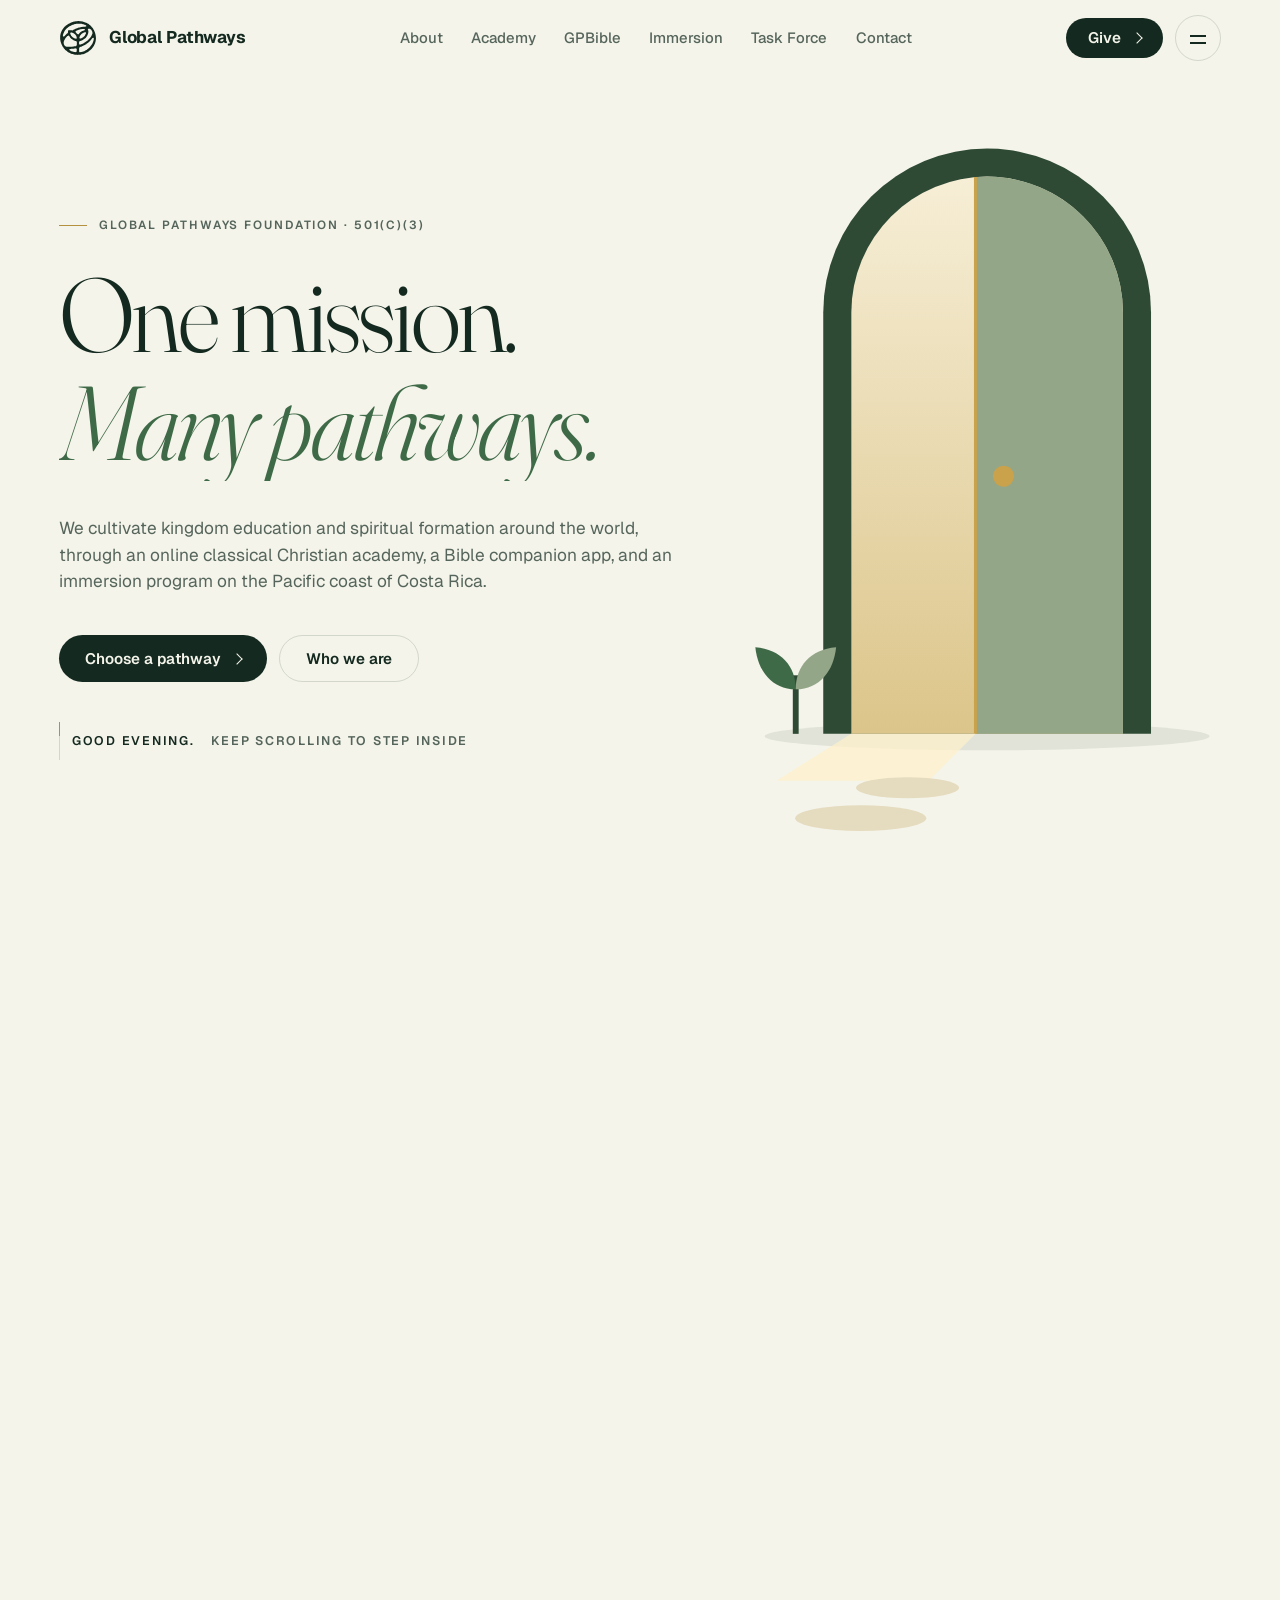
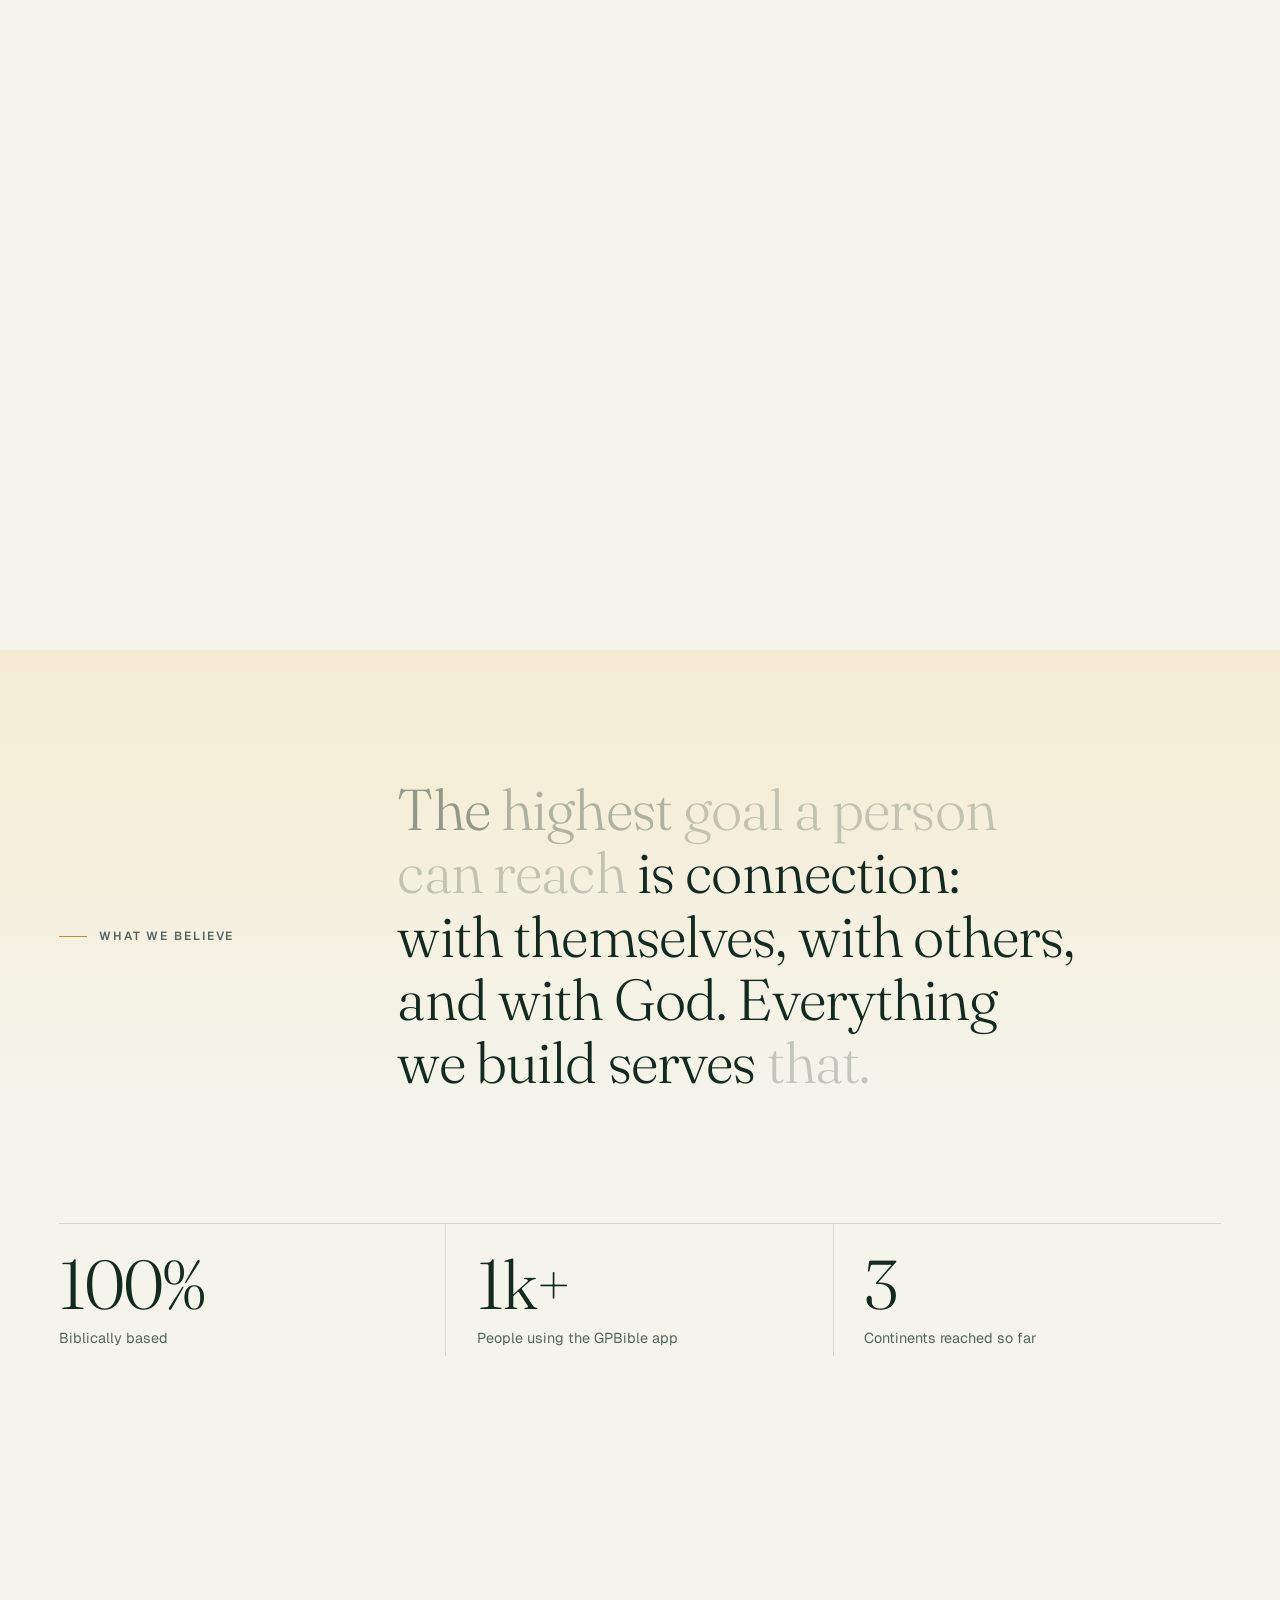
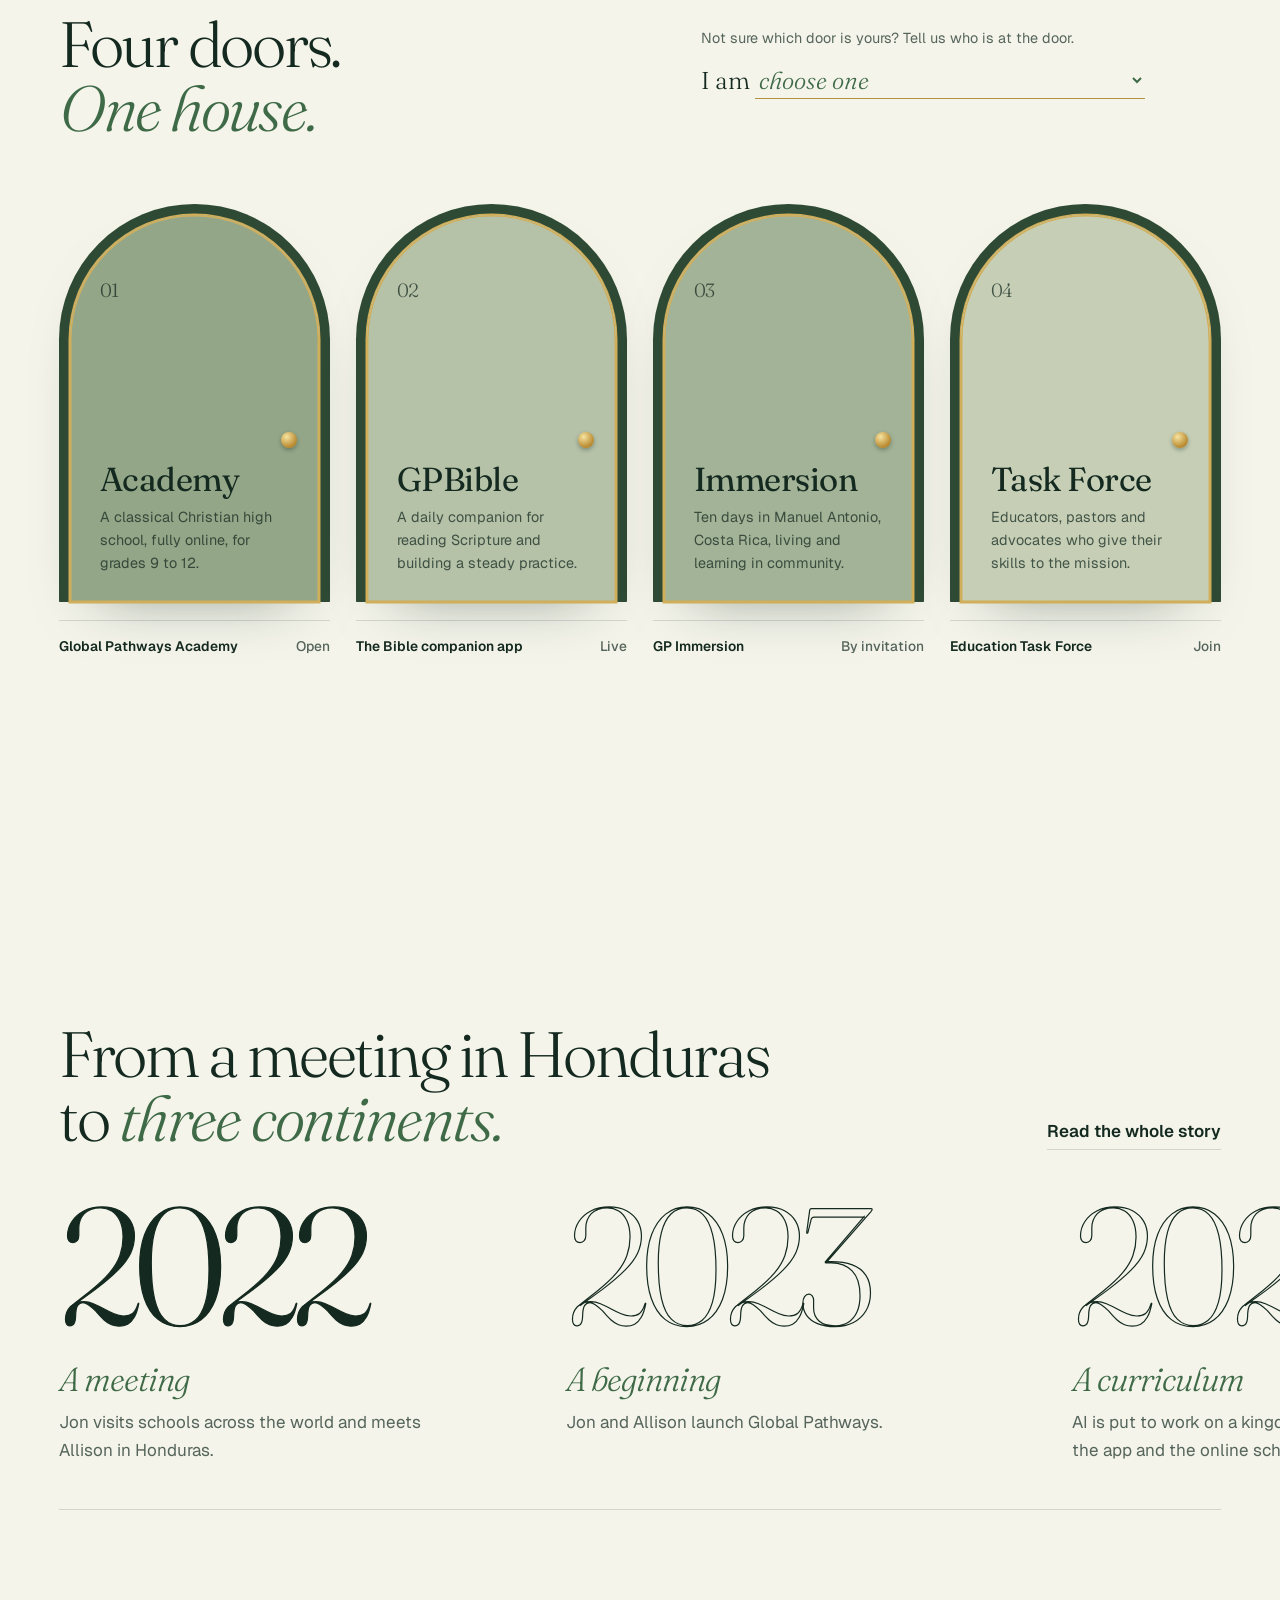
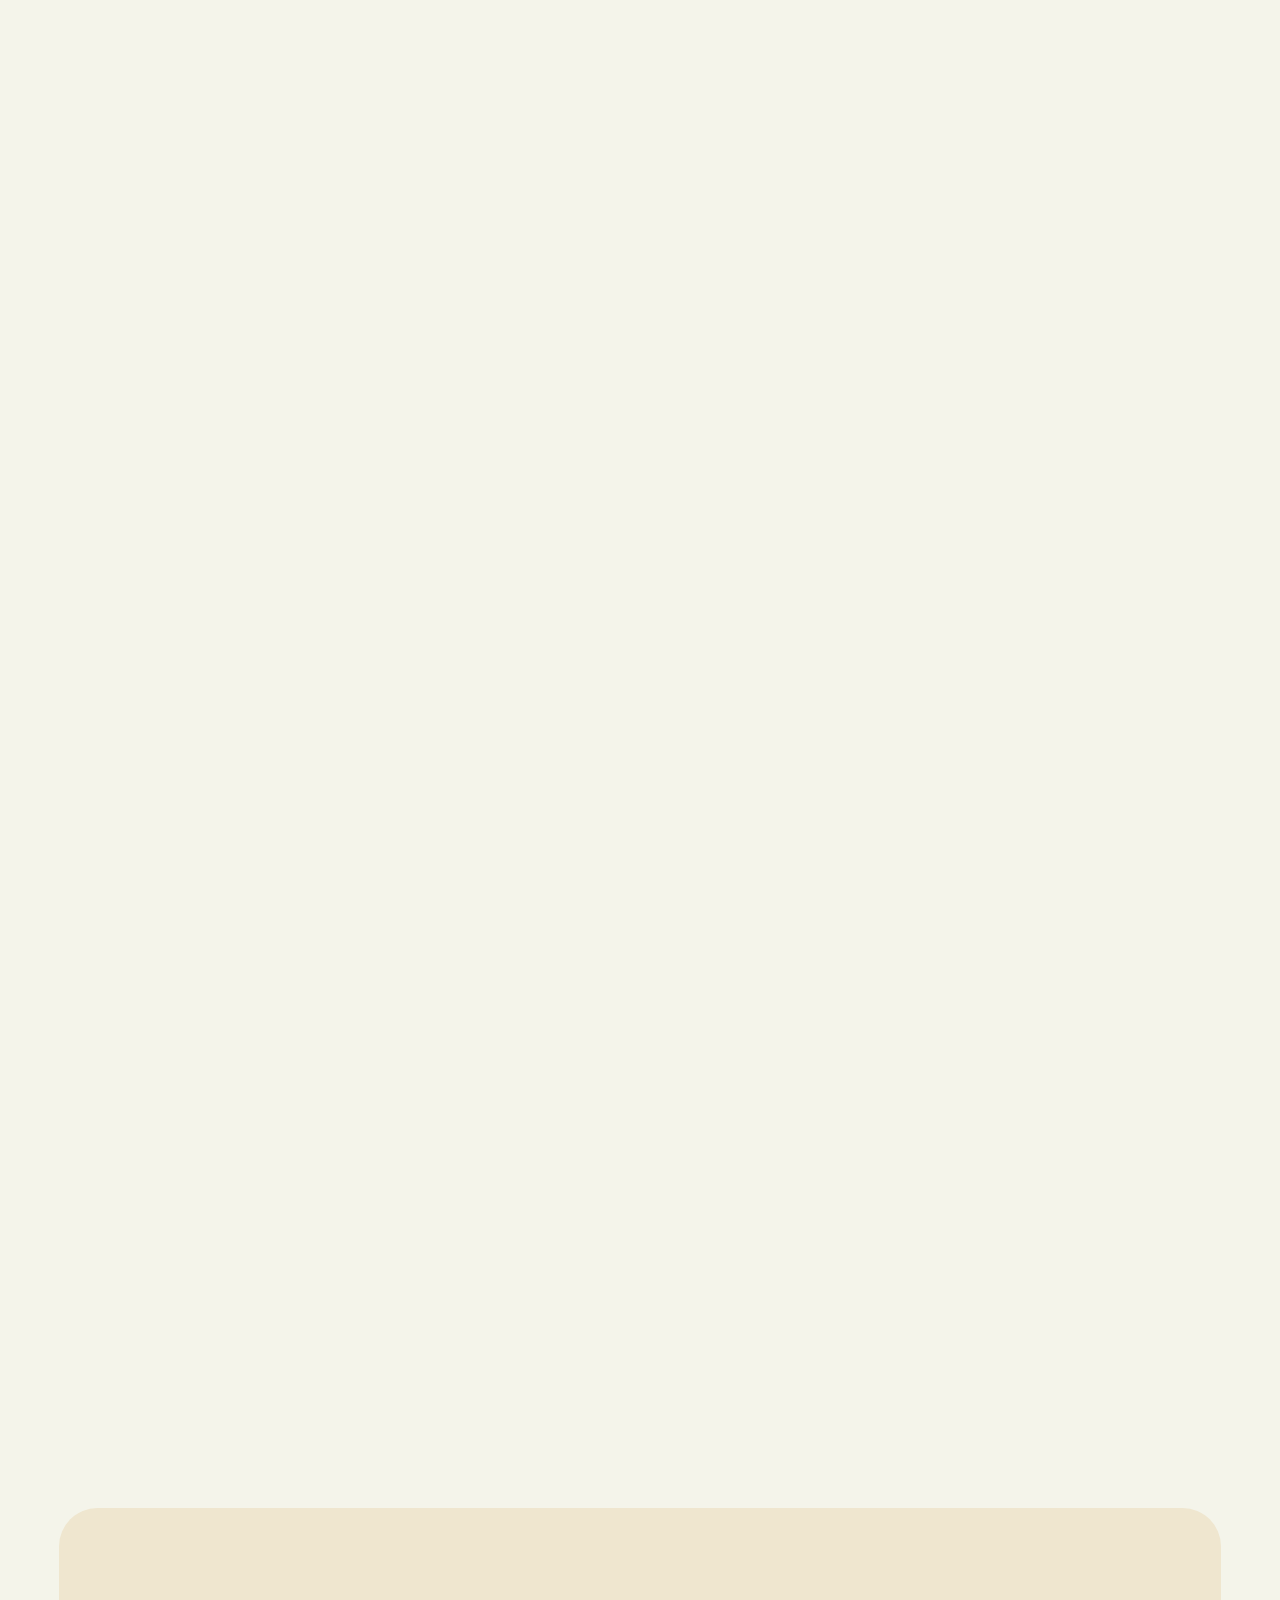
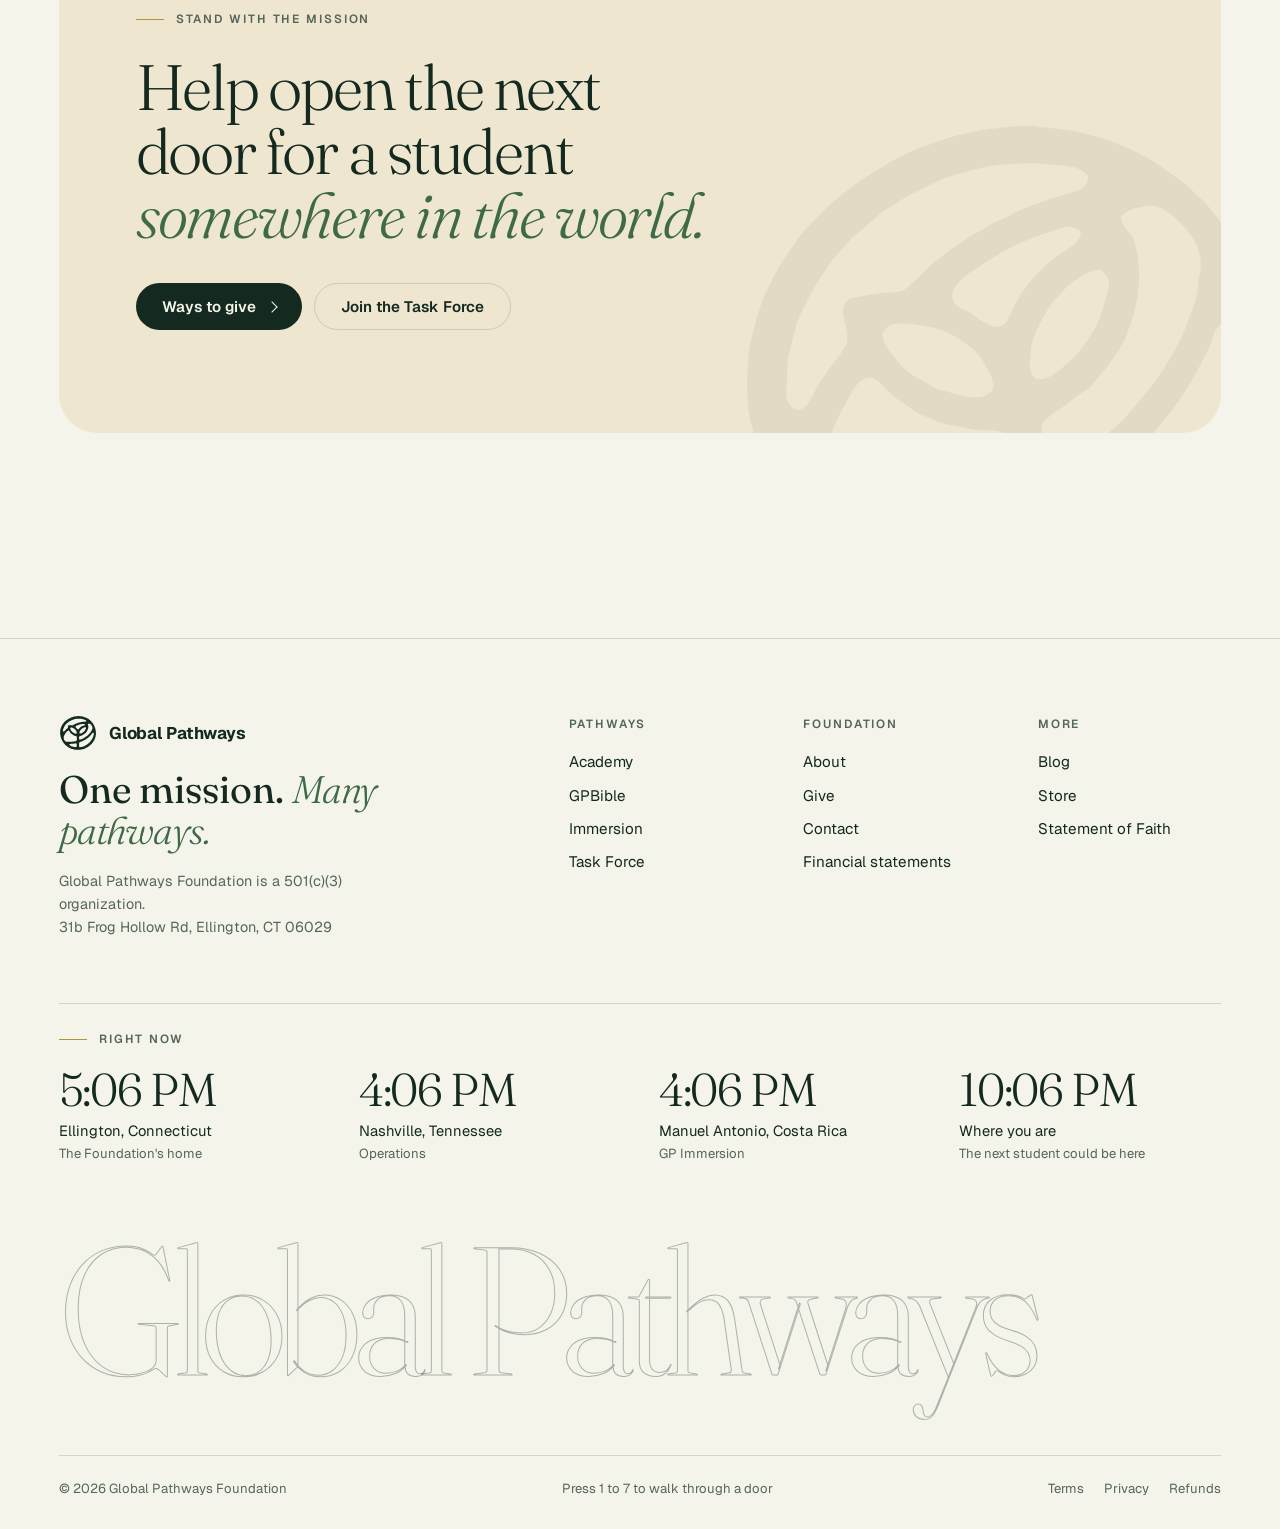
==== commit cdd00202: "Rework the site around the door Flat geometric artwork replaces the earlier imagery. The home door n" ====
--- a/index.html
+++ b/index.html
@@ -26,29 +26,20 @@
     </nav>
     <div class="hdr__cta">
       <a class="btn btn--ink" href="#give" data-go="give">Give <i></i></a>
-      <button class="burger" id="burger" aria-label="Open menu" aria-expanded="false"><span></span><span></span></button>
+      <button class="burger" id="burger" aria-label="Open all doors" aria-expanded="false"><span></span><span></span></button>
     </div>
   </div>
 </header>
 
 <div class="sheet" id="sheet">
-  <nav aria-label="Menu">
-    <a href="#home" data-go="home"><small>00</small>Home</a>
-    <a href="#about" data-go="about"><small>01</small>About</a>
-    <a href="#academy" data-go="academy"><small>02</small>Academy</a>
-    <a href="#bible" data-go="bible"><small>03</small>GPBible</a>
-    <a href="#immersion" data-go="immersion"><small>04</small>Immersion</a>
-    <a href="#task-force" data-go="task-force"><small>05</small>Task Force</a>
-    <a href="#give" data-go="give"><small>06</small>Give</a>
-    <a href="#contact" data-go="contact"><small>07</small>Contact</a>
-  </nav>
-  <p>Global Pathways Foundation · 501(c)(3) · hello@globalpathways.org</p>
+  <div class="hall__head"><p class="eyebrow">All doors</p><a class="link" href="#home" data-go="home">Back to the entrance</a></div>
+  <nav class="hall" aria-label="All pages"><a class="hall__door" href="#about" data-go="about" style="--i:0"><svg viewBox="0 0 400 520" aria-hidden="true"><use href="#art-about"/></svg><span><small>01</small>About</span></a><a class="hall__door" href="#academy" data-go="academy" style="--i:1"><svg viewBox="0 0 400 520" aria-hidden="true"><use href="#art-academy"/></svg><span><small>02</small>Academy</span></a><a class="hall__door" href="#bible" data-go="bible" style="--i:2"><svg viewBox="0 0 400 520" aria-hidden="true"><use href="#art-bible"/></svg><span><small>03</small>GPBible</span></a><a class="hall__door" href="#immersion" data-go="immersion" style="--i:3"><svg viewBox="0 0 400 520" aria-hidden="true"><use href="#art-immersion"/></svg><span><small>04</small>Immersion</span></a><a class="hall__door" href="#task-force" data-go="task-force" style="--i:4"><svg viewBox="0 0 400 520" aria-hidden="true"><use href="#art-taskforce"/></svg><span><small>05</small>Task Force</span></a><a class="hall__door" href="#give" data-go="give" style="--i:5"><svg viewBox="0 0 400 520" aria-hidden="true"><use href="#art-give"/></svg><span><small>06</small>Give</span></a><a class="hall__door" href="#contact" data-go="contact" style="--i:6"><svg viewBox="0 0 400 520" aria-hidden="true"><use href="#art-contact"/></svg><span><small>07</small>Contact</span></a></nav>
+  <p class="hall__foot">Global Pathways Foundation · 501(c)(3) · hello@globalpathways.org</p>
 </div>
 
-<div class="veil" id="veil" aria-hidden="true"><div class="veil__in"><svg viewBox="0 0 560 530"><use href="#gp-mark"/></svg><small id="veilNo">Foundation</small><b id="veilName">Global Pathways</b></div></div>
+<div class="veil" id="veil" aria-hidden="true"><div class="veil__in"><svg id="veilSvg" viewBox="0 0 560 530"><use id="veilUse" href="#gp-mark"/></svg><small id="veilNo">Foundation</small><b id="veilName">Global Pathways</b></div></div>
 
 <div class="cur" id="cur" aria-hidden="true"><span></span></div>
-<div class="glow" id="glow" aria-hidden="true"></div>
 <button class="badge" id="badge" aria-label="Back to top"><svg class="badge__ring" viewBox="0 0 60 60"><circle cx="30" cy="30" r="27"/><circle class="p" id="prog" cx="30" cy="30" r="27"/></svg><svg class="badge__mk" viewBox="0 0 560 530"><use href="#gp-mark"/></svg></button>
 <main id="main">
 
@@ -65,15 +56,13 @@
             <button class="btn btn--ink" data-scroll="#doors">Choose a pathway <i></i></button>
             <a class="btn btn--line" href="#about" data-go="about">Who we are</a>
           </div>
-          <p class="hint" data-rise><span></span>Keep scrolling to step inside</p>
+          <p class="hint" data-rise><span></span><b id="greet">Welcome.</b>&nbsp;Keep scrolling to step inside</p>
         </div>
         <figure class="enter__art"><svg class="doorart" viewBox="0 0 400 620" role="img" aria-label="An arched green door standing half open with warm light inside">
 <ellipse cx="200" cy="522" rx="190" ry="12" fill="rgba(20,41,31,.08)"/>
 <path d="M60 520V160A140 140 0 0 1 340 160V520Z" fill="var(--ever)"/>
 <path d="M84 520V160A116 116 0 0 1 316 160V520Z" fill="url(#doorlight)"/>
-<path d="M190 520V44.4A116 116 0 0 1 316 160V520Z" fill="#93A688"/>
-<path d="M190 520V44.4" stroke="#C9A24B" stroke-width="2.5"/>
-<circle cx="214" cy="300" r="9" fill="#C9A24B"/>
+<g class="leafg"><path d="M190 520V44.4A116 116 0 0 1 316 160V520Z" fill="#93A688"/><path d="M190 520V44.4" stroke="#C9A24B" stroke-width="2.5"/><circle cx="214" cy="300" r="9" fill="#C9A24B"/></g>
 <path d="M84 520L190 520L150 560L20 560Z" fill="#FFF1C9" opacity=".7"/>
 <rect x="34" y="470" width="5" height="50" fill="var(--ever)"/>
 <path d="M36.500 482C16 482 4 466 2 446C24 448 36.500 462 36.500 482Z" fill="var(--leaf)"/>
@@ -102,13 +91,22 @@
     </div>
   </section>
 
-  <div class="mq" aria-hidden="true"><div class="mq__in"><span>Academy</span><i></i><span>GPBible</span><i></i><span>Immersion</span><i></i><span>Task Force</span><i></i><span>Academy</span><i></i><span>GPBible</span><i></i><span>Immersion</span><i></i><span>Task Force</span><i></i><span>Academy</span><i></i><span>GPBible</span><i></i><span>Immersion</span><i></i><span>Task Force</span><i></i><span>Academy</span><i></i><span>GPBible</span><i></i><span>Immersion</span><i></i><span>Task Force</span><i></i></div></div>
-
   <section class="blk" id="doors">
     <div class="wrap">
       <div class="head">
         <h2 class="d2">Four doors.<br><em>One house.</em></h2>
-        <p class="lede">Each part of Global Pathways stands on its own and leads back to the same mission. Open the one that fits where you are.</p>
+        <div class="finder">
+          <label for="who">Not sure which door is yours? Tell us who is at the door.</label>
+          <p class="finder__line">I am <select id="who">
+            <option value="">choose one</option>
+            <option value="academy">a student or parent seeking a school</option>
+            <option value="bible">looking to read Scripture daily</option>
+            <option value="immersion">planning a group or family trip</option>
+            <option value="task-force">an educator or pastor ready to serve</option>
+            <option value="give">ready to give</option>
+          </select></p>
+          <p class="finder__out" id="whoOut" aria-live="polite"></p>
+        </div>
       </div>
       <div class="doors">
         <a class="door" href="#academy" data-go="academy">
@@ -538,6 +536,15 @@
       <div><h4>Foundation</h4><ul><li><a href="#about" data-go="about">About</a></li><li><a href="#give" data-go="give">Give</a></li><li><a href="#contact" data-go="contact">Contact</a></li><li><a href="https://globalpathways.org/financial-statements" target="_blank" rel="noopener">Financial statements</a></li></ul></div>
       <div><h4>More</h4><ul><li><a href="https://globalpathways.org/blog" target="_blank" rel="noopener">Blog</a></li><li><a href="https://store.globalpathways.org/" target="_blank" rel="noopener">Store</a></li><li><a href="https://globalpathways.org/statement-of-faith" target="_blank" rel="noopener">Statement of Faith</a></li></ul></div>
     </div>
+    <div class="now" aria-label="Local time where the work happens">
+      <p class="eyebrow">Right now</p>
+      <div class="now__grid">
+        <div><b class="num" data-tz="America/New_York">--:--</b><span>Ellington, Connecticut<small>The Foundation's home</small></span></div>
+        <div><b class="num" data-tz="America/Chicago">--:--</b><span>Nashville, Tennessee<small>Operations</small></span></div>
+        <div><b class="num" data-tz="America/Costa_Rica">--:--</b><span>Manuel Antonio, Costa Rica<small>GP Immersion</small></span></div>
+        <div><b class="num" data-tz="">--:--</b><span>Where you are<small>The next student could be here</small></span></div>
+      </div>
+    </div>
     <div class="ftr__big" aria-hidden="true">Global Pathways</div>
     <div class="ftr__bot"><span>© 2026 Global Pathways Foundation</span><span class="keys">Press 1 to 7 to walk through a door</span><nav aria-label="Legal"><a href="https://globalpathways.org/terms-of-service" target="_blank" rel="noopener">Terms</a><a href="https://globalpathways.org/privacy-policy" target="_blank" rel="noopener">Privacy</a><a href="https://globalpathways.org/refund-policy" target="_blank" rel="noopener">Refunds</a></nav></div>
   </div>
--- a/styles.css
+++ b/styles.css
@@ -394,3 +394,41 @@
 .hero__art .art{height:min(70vh,640px);width:auto;max-width:100%}
 @media (max-width:899px){.hero__art .art{height:380px;margin-inline:auto}}
 .door__room svg{position:absolute;inset:0;width:100%;height:100%;stroke:none;stroke-width:0;fill:initial;opacity:1}
+
+/* ================= v6: fewer ornaments, smarter doors ================= */
+.enter__art .doorart{transform-origin:48% 48%}
+.burger{display:block}
+.sheet{background:var(--paper);padding:100px var(--gut) 28px;gap:22px;justify-content:flex-start}
+.hall__head{display:flex;justify-content:space-between;align-items:center;gap:16px}
+.sheet .hall{display:grid;grid-template-columns:repeat(7,minmax(0,1fr));gap:clamp(10px,1.4vw,22px);align-items:end;flex:1;align-content:center}
+.sheet .hall__door{display:grid;gap:14px;font-size:1rem;align-items:initial;opacity:0;transform:translateY(60px);transition:opacity .6s var(--ease),transform .9s var(--ease)}
+.menu-open .hall__door{opacity:1;transform:none;transition-delay:calc(.18s + var(--i)*.06s)}
+.hall__door svg{width:100%;height:auto;transition:transform .7s var(--ease)}
+.hall__door:hover svg,.hall__door:focus-visible svg{transform:translateY(-14px)}
+.sheet .hall__door span{font-family:var(--display);font-weight:300;font-size:clamp(1.1rem,1.7vw,1.7rem);line-height:1.1;display:grid;gap:4px;border-top:1px solid var(--line);padding-top:10px}
+.sheet .hall__door small{font-family:var(--body);font-size:.7rem;font-weight:600;letter-spacing:.14em;color:var(--gold)}
+.hall__door.is-on span{color:var(--leaf)}
+.hall__foot{font-size:.85rem;color:var(--ink-soft)}
+@media (max-width:900px){.sheet .hall{grid-template-columns:repeat(2,minmax(0,1fr));align-content:start}.hall__door svg{max-height:150px;width:auto}}
+.veil svg.is-art{width:min(34vw,170px)}
+
+.hint b{color:var(--ink);font-weight:600}
+.finder{display:grid;gap:12px;justify-self:end;max-width:520px;width:100%}
+.finder label{font-size:.9rem;color:var(--ink-soft)}
+.finder__line{font-family:var(--display);font-weight:300;font-size:clamp(1.25rem,1.9vw,1.7rem);line-height:1.25;letter-spacing:-.02em}
+.finder select{font:inherit;color:var(--leaf);font-style:italic;background:transparent;border:0;border-bottom:1.5px solid var(--gold);border-radius:0;padding:2px 0;max-width:100%;cursor:pointer;white-space:normal}
+.finder select:focus{outline:2px solid var(--leaf);outline-offset:4px}
+.finder__out{min-height:1.7em;color:var(--ink-soft)}
+.finder__out a{color:var(--ink);font-weight:600;border-bottom:1px solid var(--gold)}
+@media (max-width:860px){.finder{justify-self:start}}
+.door__frame,.door__cap{transition:opacity .5s}
+.doors.has-pick .door:not(.is-open) .door__frame,.doors.has-pick .door:not(.is-open) .door__cap{opacity:.36}
+.door.is-open .door__leaf{transform:rotateY(-64deg);box-shadow:inset 0 0 0 1.5px #D0AE5A,34px 22px 50px -22px rgba(20,41,31,.4)}
+
+.now{margin-top:clamp(40px,5vw,70px);padding-top:26px;border-top:1px solid var(--line);display:grid;gap:18px}
+.now__grid{display:grid;grid-template-columns:repeat(4,minmax(0,1fr));gap:clamp(16px,3vw,40px)}
+.now__grid div{display:grid;gap:6px}
+.now__grid b{font-family:var(--display);font-weight:300;font-size:clamp(2rem,3.6vw,3.2rem);line-height:1;letter-spacing:-.03em}
+.now__grid span{font-size:.92rem}
+.now__grid small{display:block;color:var(--ink-soft);font-size:.82rem}
+@media (max-width:760px){.now__grid{grid-template-columns:repeat(2,minmax(0,1fr))}}
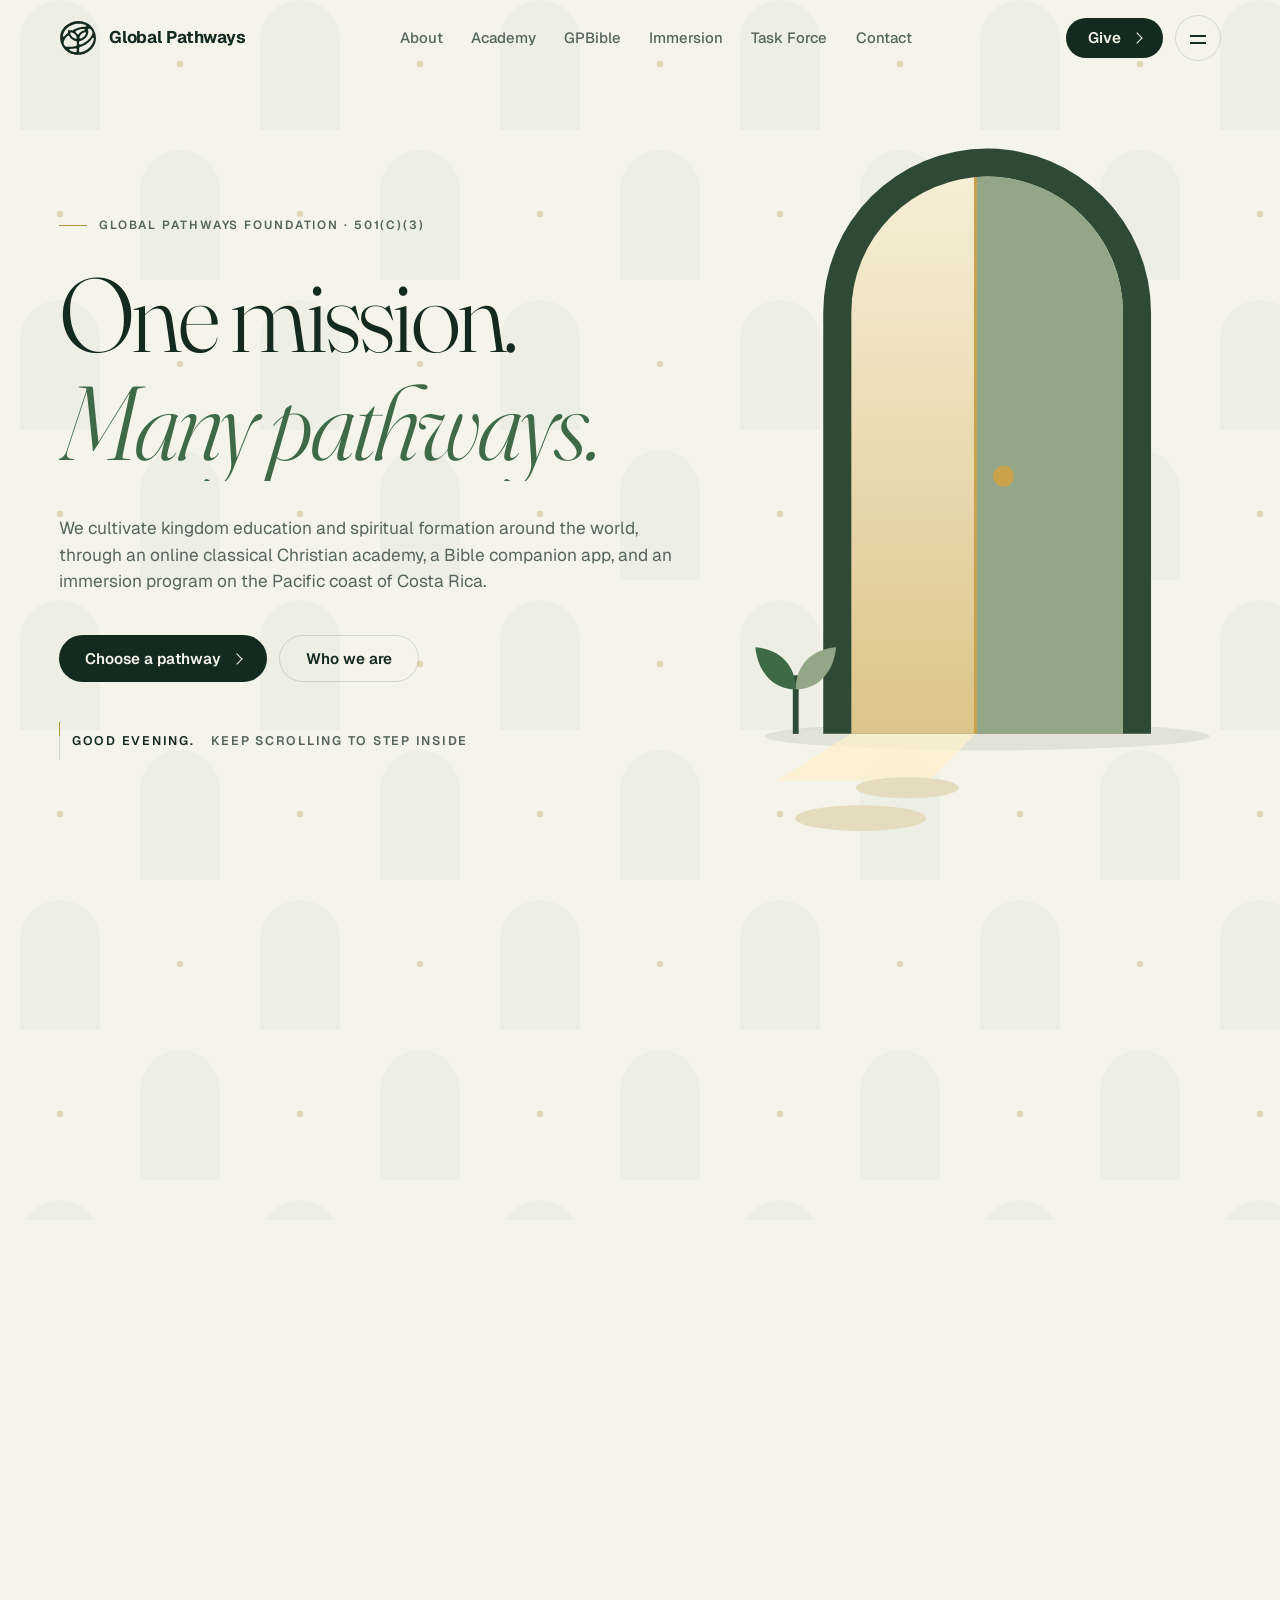
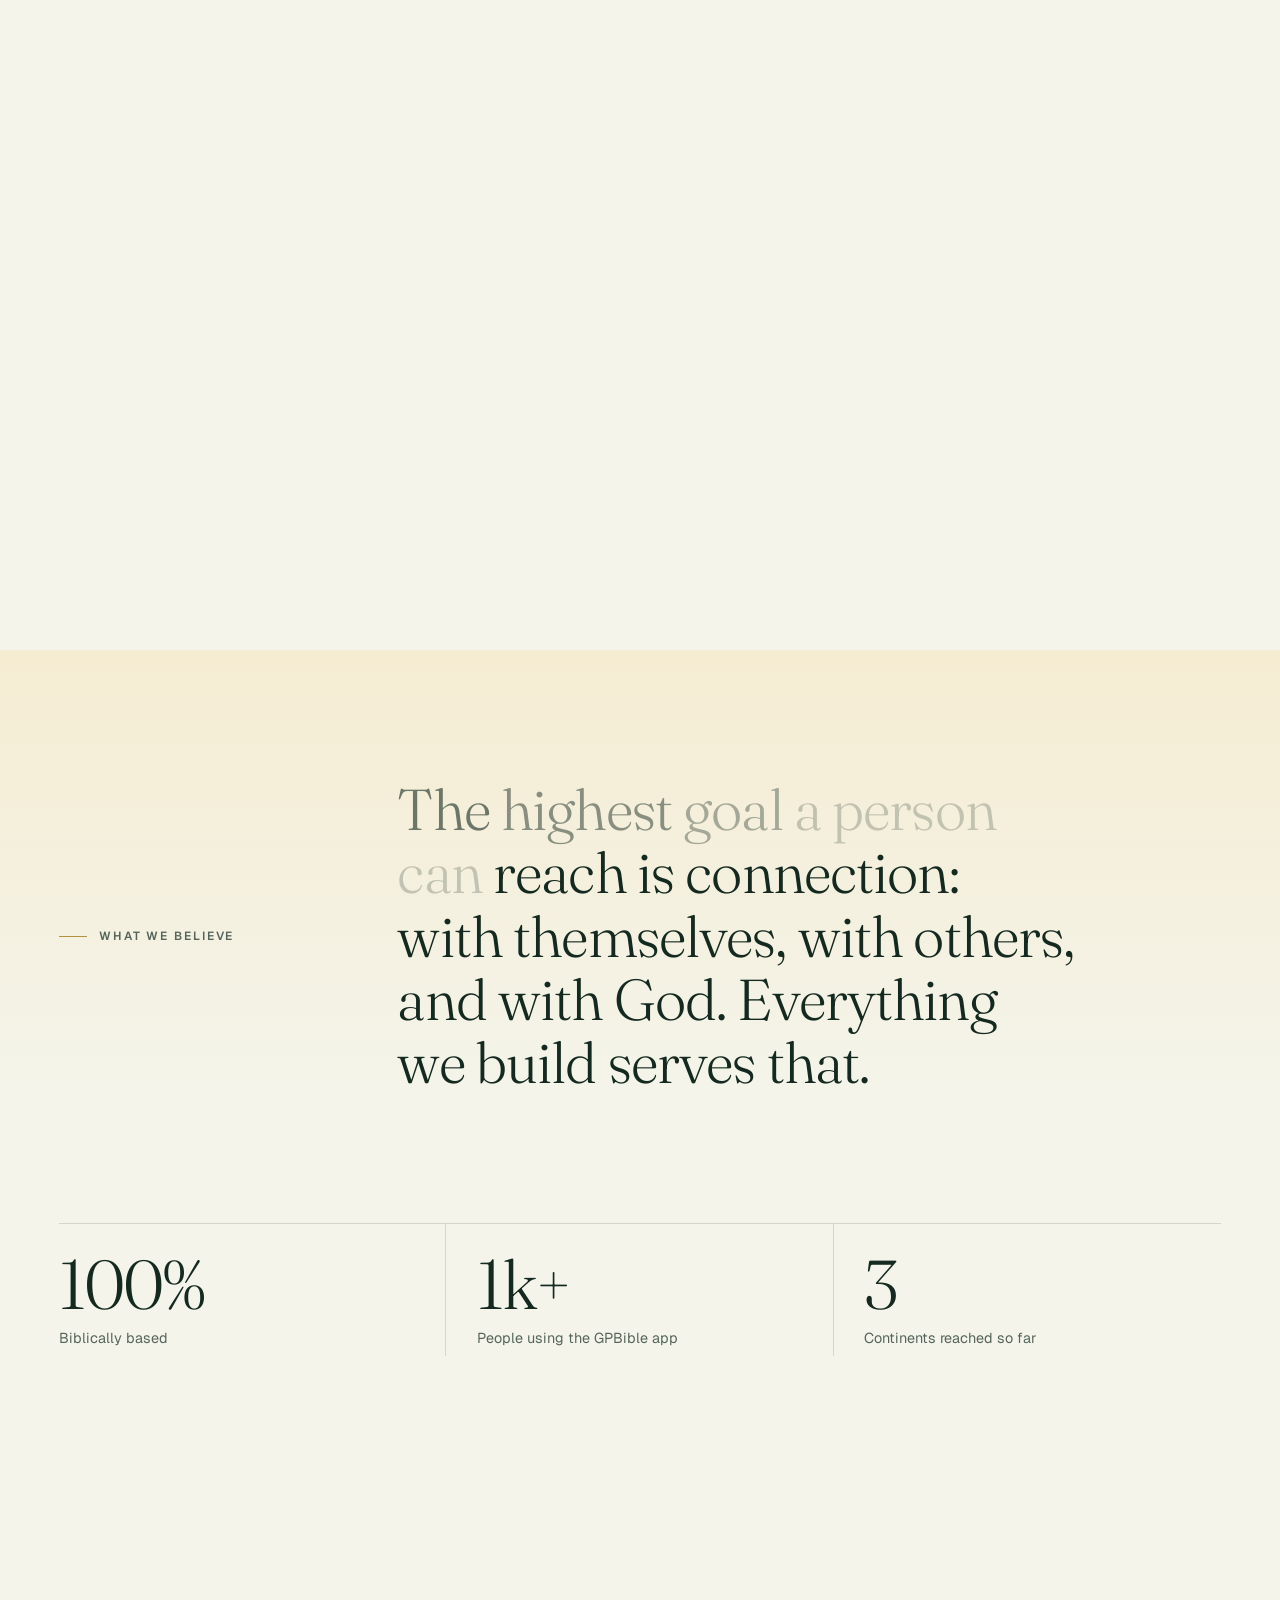
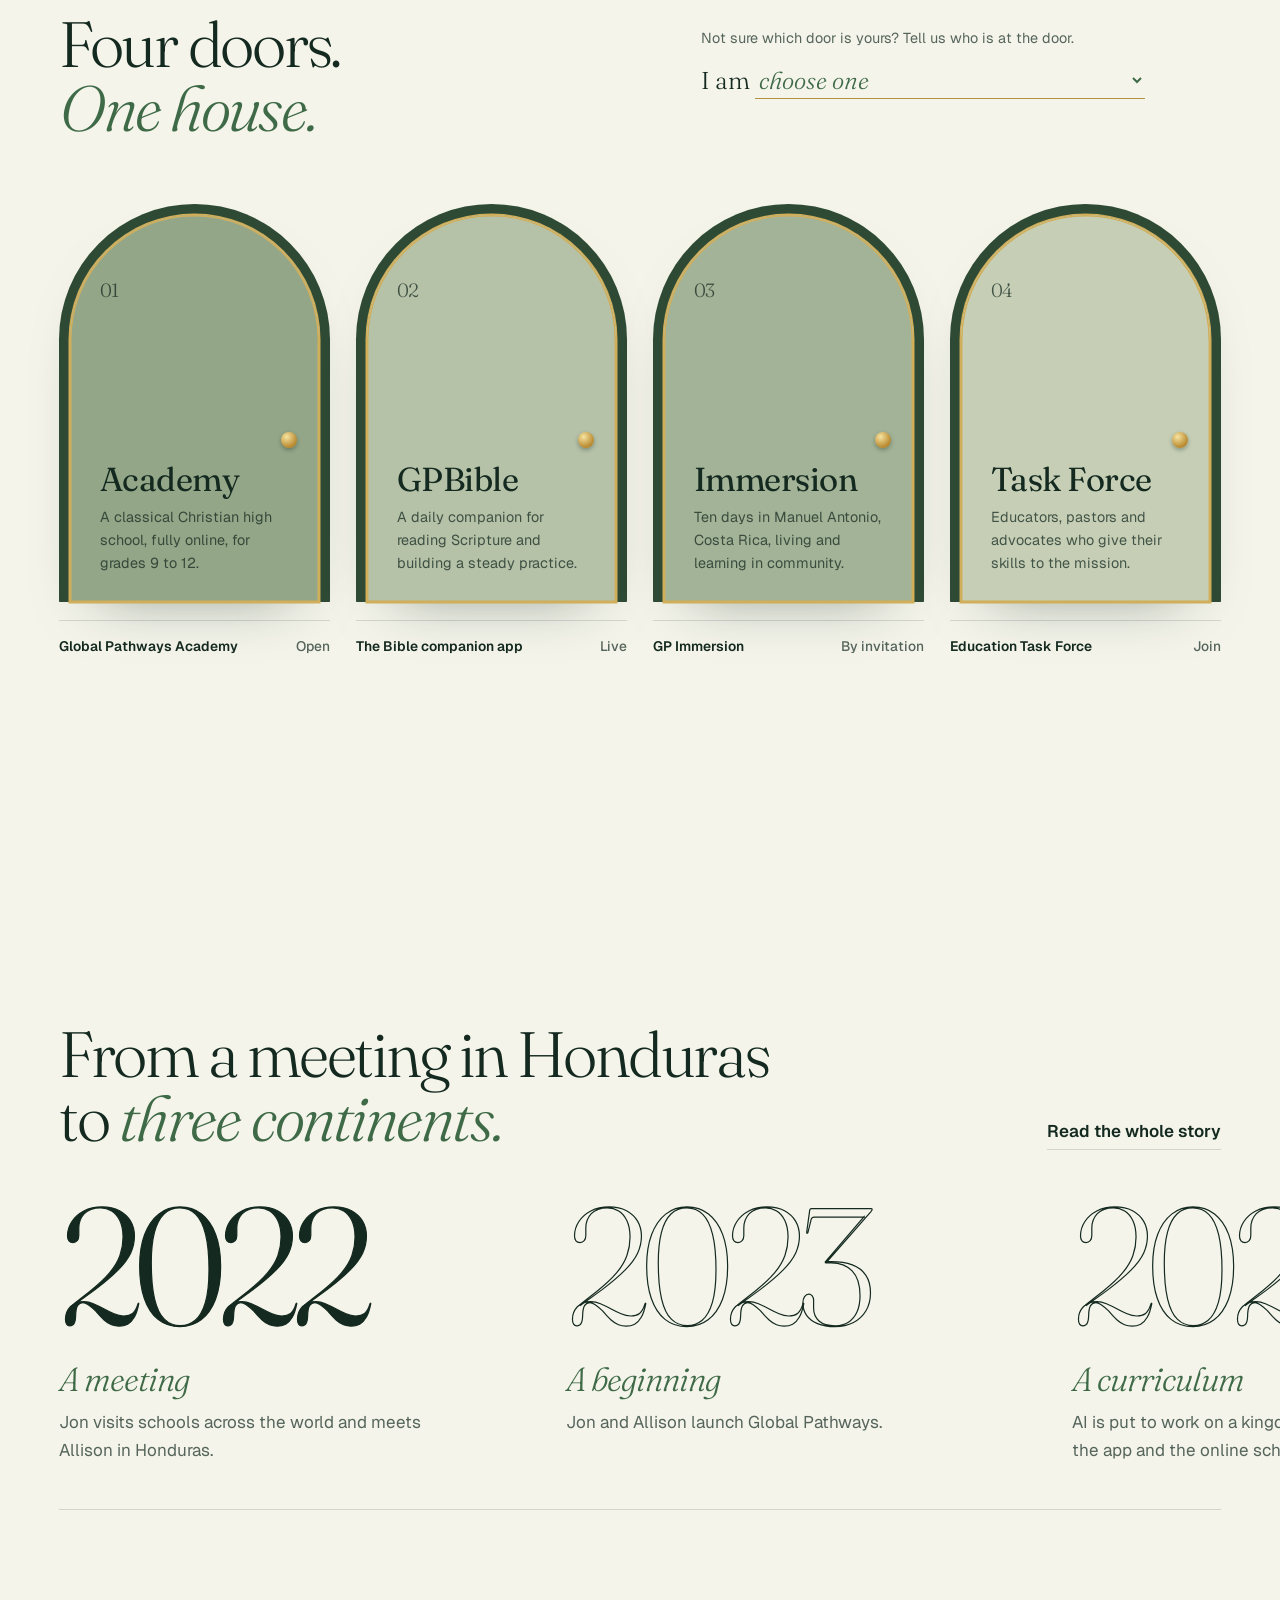
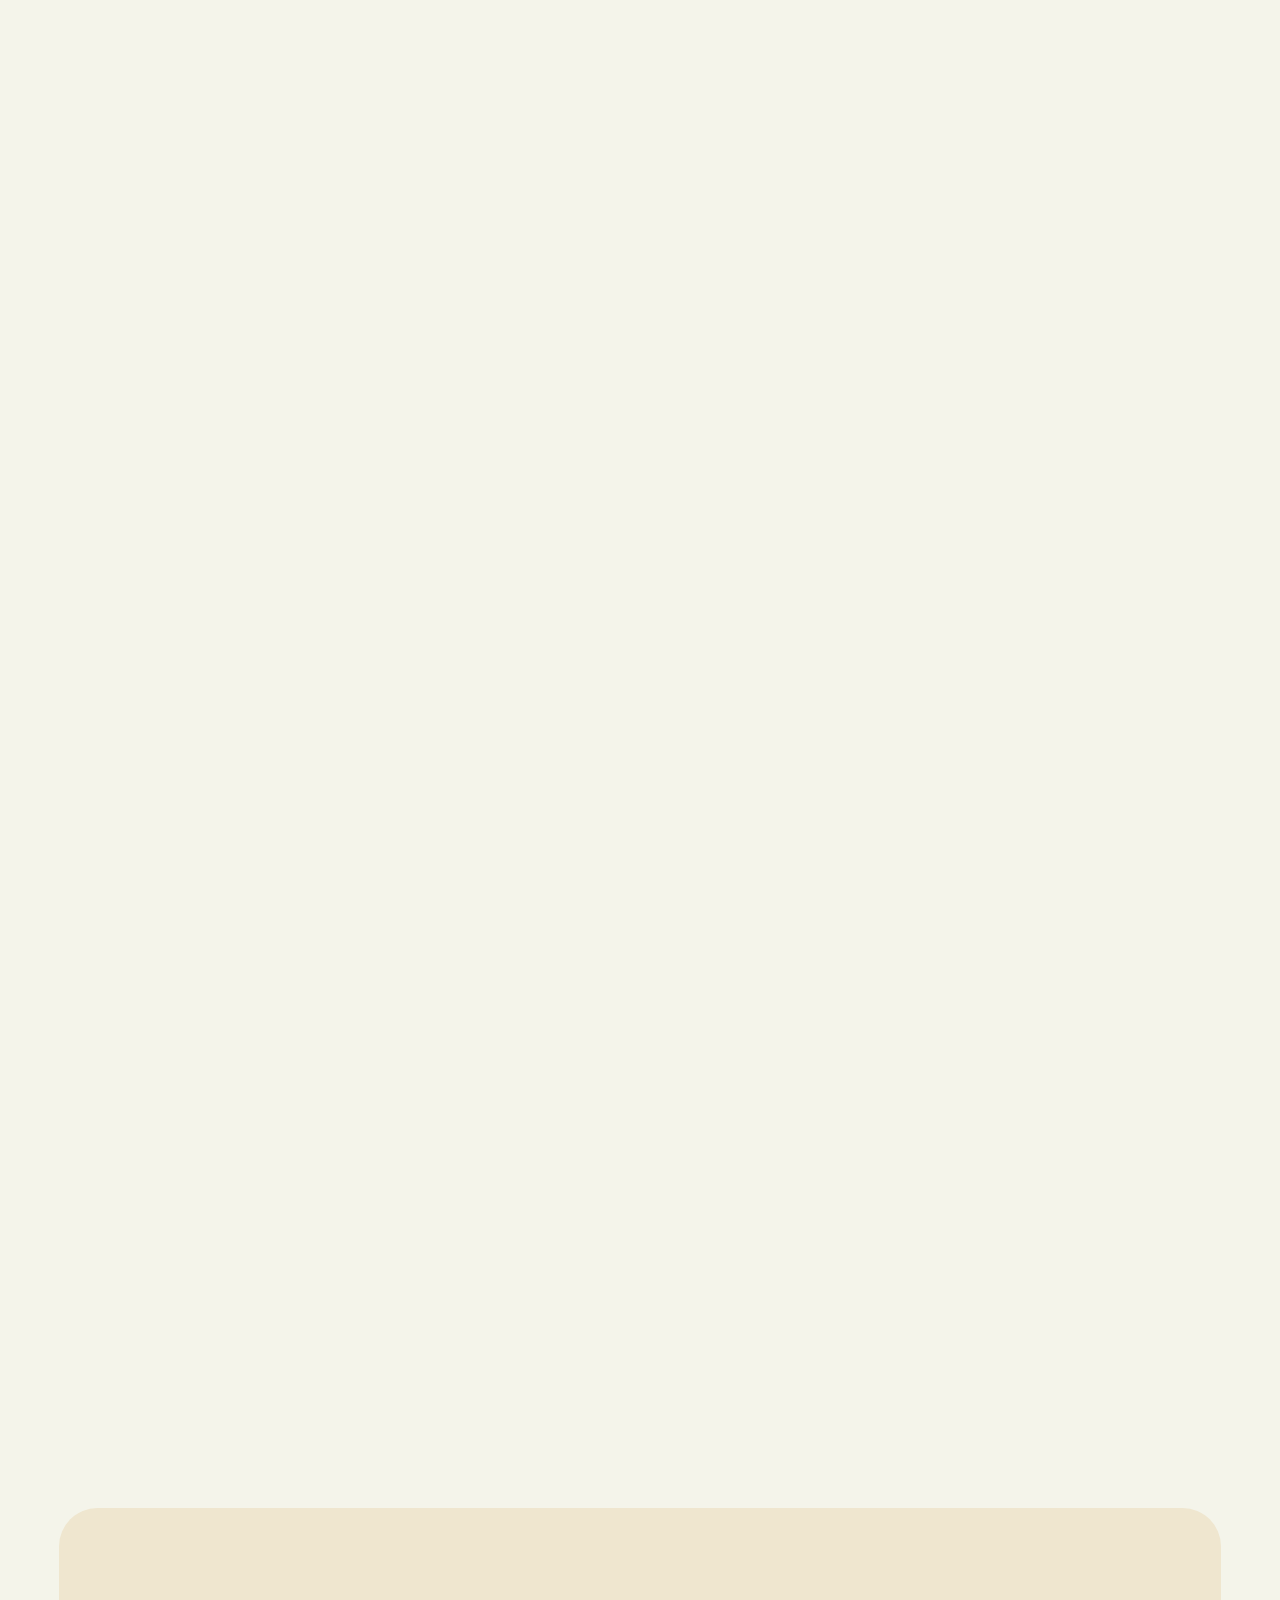
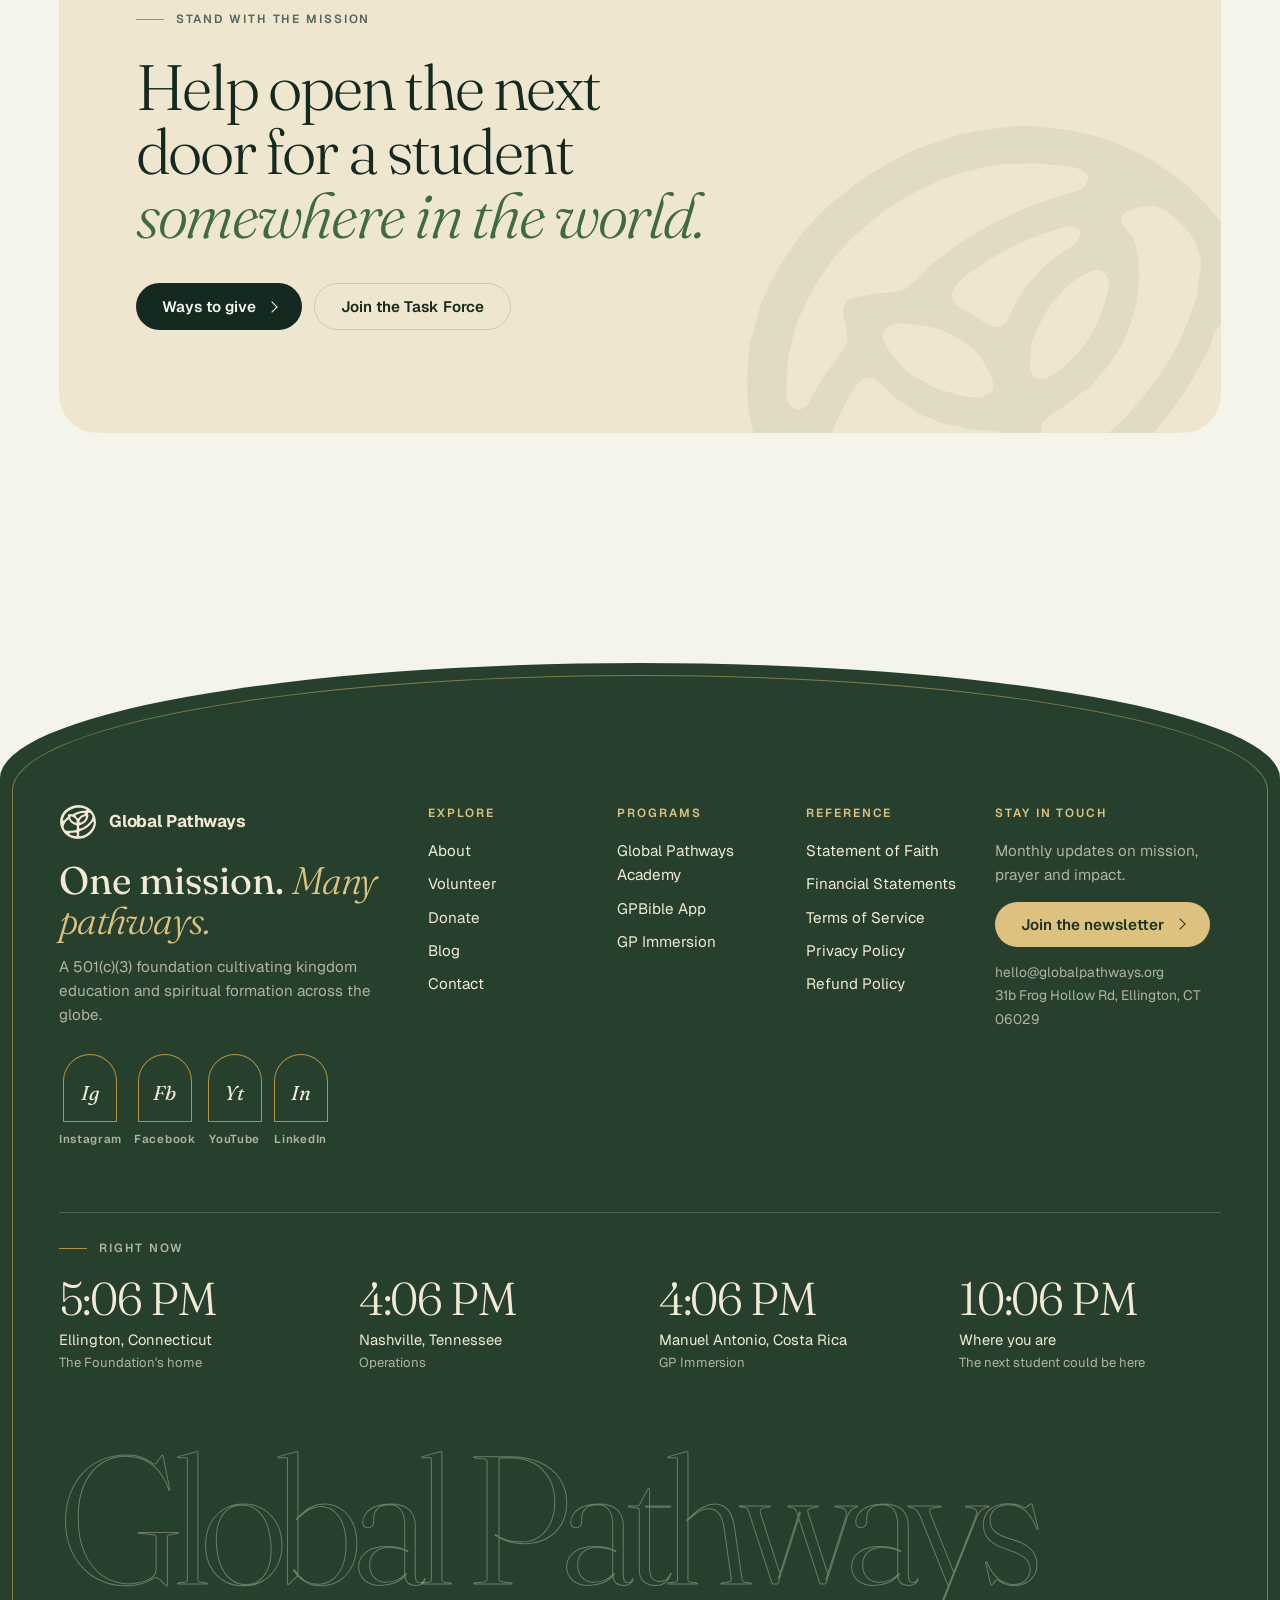
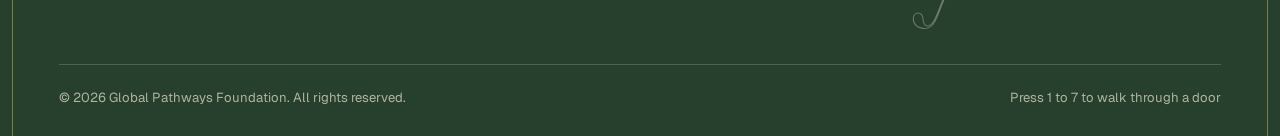
==== commit d0d0193f: "Add social links, a door-pattern background and an arched footer The footer becomes the site's last " ====
--- a/index.html
+++ b/index.html
@@ -13,6 +13,7 @@
 <body>
 <svg width="0" height="0" style="position:absolute" aria-hidden="true"><defs><clipPath id="archclip"><path d="M0 520V200A200 200 0 0 1 400 200V520Z"/></clipPath><linearGradient id="doorlight" x1="0" y1="0" x2="0" y2="1"><stop offset="0" stop-color="#FFF8DE"/><stop offset="1" stop-color="#F6DC92"/></linearGradient></defs><symbol id="art-about" viewBox="0 0 400 520"><g clip-path="url(#archclip)"><path d="M0 520V200A200 200 0 0 1 400 200V520Z" fill="var(--ever)"/><path d="M22 520V200A178 178 0 0 1 378 200V520" fill="none" stroke="#C9A24B" stroke-width="1.5"/><use href="#gp-mark" x="92" y="176" width="216" height="204" fill="#EFE6CF"/></g></symbol><symbol id="art-academy" viewBox="0 0 400 520"><g clip-path="url(#archclip)"><path d="M0 520V200A200 200 0 0 1 400 200V520Z" fill="#EFE6CF"/><circle cx="200" cy="58" r="24" fill="#C9A24B"/><path d="M56 520V256A144 144 0 0 1 344 256V520Z" fill="var(--ever)"/><path d="M104 520V280A96 96 0 0 1 296 280V520Z" fill="#93A688"/><path d="M150 520V312A50 50 0 0 1 250 312V520Z" fill="#FFF1C9"/><rect x="118" y="452" width="164" height="22" rx="3" fill="#EFE6CF"/><rect x="104" y="478" width="192" height="22" rx="3" fill="#C9A24B"/><rect x="130" y="426" width="140" height="22" rx="3" fill="#F7F1DF"/></g></symbol><symbol id="art-bible" viewBox="0 0 400 520"><g clip-path="url(#archclip)"><path d="M0 520V200A200 200 0 0 1 400 200V520Z" fill="#E2E7D6"/><circle cx="200" cy="262" r="128" fill="#FFF1C9"/><circle cx="200" cy="262" r="74" fill="#C9A24B"/><path d="M200 326C150 292 86 292 38 314V470C86 448 150 448 200 482C250 448 314 448 362 470V314C314 292 250 292 200 326Z" fill="var(--ever)"/><path d="M200 312C152 280 92 280 50 300V448C92 428 152 428 200 460Z" fill="#EFE6CF"/><path d="M200 312C248 280 308 280 350 300V448C308 428 248 428 200 460Z" fill="#FBF7EA"/></g></symbol><symbol id="art-immersion" viewBox="0 0 400 520"><g clip-path="url(#archclip)"><path d="M0 520V200A200 200 0 0 1 400 200V520Z" fill="#DCE5DC"/><circle cx="272" cy="150" r="54" fill="#C9A24B"/><circle cx="96" cy="400" r="150" fill="var(--ever)"/><path d="M0 366C60 334 120 398 200 366S340 334 400 366V520H0Z" fill="#93A688"/><path d="M0 410C60 378 120 442 200 410S340 378 400 410V520H0Z" fill="var(--leaf)"/><path d="M0 456C60 424 120 488 200 456S340 424 400 456V520H0Z" fill="var(--ever)"/></g></symbol><symbol id="art-taskforce" viewBox="0 0 400 520"><g clip-path="url(#archclip)"><path d="M0 520V200A200 200 0 0 1 400 200V520Z" fill="#F3E9C8"/><circle cx="134" cy="232" r="64" fill="var(--ever)"/><path d="M206 296V232A64 64 0 0 1 334 232V296Z" fill="#93A688"/><rect x="70" y="308" width="128" height="128" fill="#C9A24B"/><path d="M206 436C206 366 262 308 334 308C334 378 278 436 206 436Z" fill="var(--leaf)"/></g></symbol><symbol id="art-give" viewBox="0 0 400 520"><g clip-path="url(#archclip)"><path d="M0 520V200A200 200 0 0 1 400 200V520Z" fill="#EFE6CF"/><circle cx="296" cy="128" r="36" fill="#C9A24B"/><rect x="195" y="226" width="10" height="150" fill="var(--ever)"/><path d="M200 262C142 262 104 218 100 158C160 162 200 204 200 262Z" fill="var(--leaf)"/><path d="M200 262C258 262 296 218 300 158C240 162 200 204 200 262Z" fill="#93A688"/><path d="M96 366A104 104 0 0 0 304 366Z" fill="var(--ever)"/></g></symbol><symbol id="art-contact" viewBox="0 0 400 520"><g clip-path="url(#archclip)"><path d="M0 520V200A200 200 0 0 1 400 200V520Z" fill="#E2E7D6"/><rect x="62" y="236" width="276" height="184" rx="4" fill="#EFE6CF"/><path d="M62 236L200 346L338 236Z" fill="var(--ever)"/><circle cx="200" cy="336" r="26" fill="#C9A24B"/></g></symbol><symbol id="gp-mark" viewBox="0 0 560 530"><path fill-rule="evenodd" d="M280.5 16.0C276.8 16.2 273.2 16.7 269.5 17.0C265.8 17.3 262.2 17.7 258.5 18.0C254.8 18.3 251.2 18.6 247.5 19.0C243.8 19.4 240.2 19.8 236.5 20.5C232.8 21.2 229.2 22.1 225.5 23.0C221.8 23.9 218.2 24.9 214.5 26.0C210.8 27.1 206.8 28.3 203.0 29.5C199.2 30.7 195.7 31.8 192.0 33.0C188.3 34.2 184.7 35.1 181.0 36.5C177.3 37.9 173.7 39.8 170.0 41.5C166.3 43.2 162.7 44.8 159.0 46.5C155.3 48.2 151.8 49.6 148.0 51.5C144.2 53.4 140.2 55.8 136.5 58.0C132.8 60.2 129.2 62.7 125.5 65.0C121.8 67.3 118.2 69.3 114.5 72.0C110.8 74.7 107.2 77.9 103.5 81.0C99.8 84.1 96.2 87.2 92.5 90.5C88.8 93.8 85.1 97.3 81.5 101.0C77.9 104.7 74.2 108.8 71.0 112.5C67.8 116.2 64.8 119.8 62.0 123.5C59.2 127.2 56.4 130.8 54.0 134.5C51.6 138.2 49.6 141.8 47.5 145.5C45.4 149.2 43.5 152.8 41.5 156.5C39.5 160.2 37.2 163.8 35.5 167.5C33.8 171.2 32.3 175.2 31.0 179.0C29.7 182.8 28.7 186.3 27.5 190.0C26.3 193.7 25.0 197.3 24.0 201.0C23.0 204.7 22.3 208.3 21.5 212.0C20.7 215.7 19.7 219.3 19.0 223.0C18.3 226.7 17.8 230.3 17.5 234.0C17.2 237.7 17.1 241.2 17.0 245.0C16.9 248.8 17.0 252.8 17.0 256.5C17.0 260.2 17.0 263.8 17.0 267.5C17.0 271.2 16.8 274.8 17.0 278.5C17.2 282.2 17.9 285.8 18.5 289.5C19.1 293.2 19.8 296.8 20.5 300.5C21.2 304.2 21.6 307.8 22.5 311.5C23.4 315.2 24.8 319.2 26.0 323.0C27.2 326.8 28.4 330.3 29.5 334.0C30.6 337.7 31.3 341.3 32.5 345.0C33.7 348.7 34.8 352.3 36.5 356.0C38.2 359.7 40.6 363.3 42.5 367.0C44.4 370.7 46.2 374.2 48.0 378.0C49.8 381.8 50.8 385.8 53.0 389.5C55.2 393.2 58.8 396.8 61.5 400.5C64.2 404.2 66.2 407.8 69.0 411.5C71.8 415.2 75.0 418.8 78.0 422.5C81.0 426.2 83.7 429.8 87.0 433.5C90.3 437.2 94.2 441.0 98.0 444.5C101.8 448.0 105.8 451.4 109.5 454.5C113.2 457.6 116.8 460.3 120.5 463.0C124.2 465.7 127.8 468.1 131.5 470.5C135.2 472.9 138.8 475.2 142.5 477.5C146.2 479.8 149.8 482.1 153.5 484.0C157.2 485.9 160.8 487.2 164.5 489.0C168.2 490.8 171.8 492.8 175.5 494.5C179.2 496.2 183.2 497.7 187.0 499.0C190.8 500.3 194.3 501.5 198.0 502.5C201.7 503.5 205.3 504.2 209.0 505.0C212.7 505.8 216.3 506.7 220.0 507.5C223.7 508.3 227.3 509.2 231.0 510.0C234.7 510.8 238.2 511.5 242.0 512.0C245.8 512.5 249.8 512.8 253.5 513.0C257.2 513.2 260.8 513.2 264.5 513.5C268.2 513.8 271.8 514.5 275.5 514.5C279.2 514.5 282.8 513.8 286.5 513.5C290.2 513.2 293.8 513.2 297.5 513.0C301.2 512.8 304.8 512.4 308.5 512.0C312.2 511.6 316.2 511.2 320.0 510.5C323.8 509.8 327.3 508.8 331.0 508.0C334.7 507.2 338.3 506.3 342.0 505.5C345.7 504.7 349.3 504.0 353.0 503.0C356.7 502.0 360.3 500.8 364.0 499.5C367.7 498.2 371.2 497.0 375.0 495.5C378.8 494.0 382.8 492.1 386.5 490.5C390.2 488.9 393.8 487.8 397.5 486.0C401.2 484.2 404.8 482.1 408.5 480.0C412.2 477.9 415.8 475.7 419.5 473.5C423.2 471.3 426.8 469.5 430.5 467.0C434.2 464.5 437.8 461.2 441.5 458.5C445.2 455.8 448.8 453.9 452.5 451.0C456.2 448.1 460.2 444.4 464.0 441.0C467.8 437.6 471.4 434.1 475.0 430.5C478.6 426.9 482.2 423.2 485.5 419.5C488.8 415.8 492.2 412.2 495.0 408.5C497.8 404.8 500.0 401.2 502.5 397.5C505.0 393.8 507.7 390.2 510.0 386.5C512.3 382.8 514.6 378.8 516.5 375.0C518.4 371.2 519.7 367.7 521.5 364.0C523.3 360.3 525.8 356.7 527.5 353.0C529.2 349.3 530.8 345.7 532.0 342.0C533.2 338.3 533.6 334.7 534.5 331.0C535.4 327.3 536.5 323.8 537.5 320.0C538.5 316.2 539.8 312.2 540.5 308.5C541.2 304.8 541.5 301.2 542.0 297.5C542.5 293.8 543.1 290.2 543.5 286.5C543.9 282.8 544.3 279.2 544.5 275.5C544.7 271.8 544.7 268.2 544.5 264.5C544.3 260.8 543.8 257.2 543.5 253.5C543.2 249.8 542.9 245.8 542.5 242.0C542.1 238.2 541.6 234.7 541.0 231.0C540.4 227.3 539.8 223.7 539.0 220.0C538.2 216.3 537.4 212.7 536.5 209.0C535.6 205.3 534.4 201.7 533.5 198.0C532.6 194.3 532.2 190.7 531.0 187.0C529.8 183.3 528.0 179.8 526.5 176.0C525.0 172.2 523.7 168.2 522.0 164.5C520.3 160.8 518.2 157.2 516.5 153.5C514.8 149.8 513.5 146.2 511.5 142.5C509.5 138.8 506.8 135.2 504.5 131.5C502.2 127.8 500.6 124.2 498.0 120.5C495.4 116.8 492.2 113.2 489.0 109.5C485.8 105.8 482.3 101.8 479.0 98.0C475.7 94.2 472.5 90.5 469.0 87.0C465.5 83.5 461.7 80.2 458.0 77.0C454.3 73.8 450.7 70.8 447.0 68.0C443.3 65.2 439.7 62.5 436.0 60.0C432.3 57.5 428.8 55.2 425.0 53.0C421.2 50.8 417.2 48.6 413.5 46.5C409.8 44.4 406.2 42.2 402.5 40.5C398.8 38.8 395.2 37.4 391.5 36.0C387.8 34.6 384.2 33.3 380.5 32.0C376.8 30.7 373.2 29.3 369.5 28.0C365.8 26.7 362.2 25.1 358.5 24.0C354.8 22.9 350.8 22.2 347.0 21.5C343.2 20.8 339.7 20.5 336.0 20.0C332.3 19.5 328.7 19.0 325.0 18.5C321.3 18.0 317.7 17.3 314.0 17.0C310.3 16.7 306.7 16.7 303.0 16.5C299.3 16.3 295.8 16.1 292.0 16.0C288.2 15.9 284.2 15.8 280.5 16.0ZM241.5 418.5C245.2 418.2 249.2 417.0 252.5 418.5C255.8 420.0 259.4 424.1 261.0 427.5C262.6 430.9 262.0 435.2 262.0 439.0C262.0 442.8 261.3 446.3 261.0 450.0C260.7 453.7 261.2 457.2 260.0 461.0C258.8 464.8 256.8 470.2 254.0 472.5C251.2 474.8 246.7 474.4 243.0 474.5C239.3 474.6 235.8 473.6 232.0 473.0C228.2 472.4 224.2 471.8 220.5 471.0C216.8 470.2 213.2 469.4 209.5 468.5C205.8 467.6 202.2 466.8 198.5 465.5C194.8 464.2 190.8 462.6 187.0 461.0C183.2 459.4 179.7 457.7 176.0 456.0C172.3 454.3 168.7 453.2 165.0 451.0C161.3 448.8 156.2 446.2 154.0 443.0C151.8 439.8 150.5 434.8 152.0 432.0C153.5 429.2 159.2 427.6 163.0 426.5C166.8 425.4 170.8 425.8 174.5 425.5C178.2 425.2 181.8 424.8 185.5 424.5C189.2 424.2 192.8 423.7 196.5 423.5C200.2 423.3 204.2 423.8 208.0 423.5C211.8 423.2 215.3 422.5 219.0 422.0C222.7 421.5 226.2 421.1 230.0 420.5C233.8 419.9 237.8 418.8 241.5 418.5ZM501.0 261.5C504.7 261.2 509.5 263.8 511.5 266.5C513.5 269.2 512.9 273.8 513.0 277.5C513.1 281.2 512.5 284.8 512.0 288.5C511.5 292.2 510.8 295.8 510.0 299.5C509.2 303.2 508.2 306.8 507.0 310.5C505.8 314.2 504.3 317.8 503.0 321.5C501.7 325.2 500.4 328.8 499.0 332.5C497.6 336.2 496.4 339.8 494.5 343.5C492.6 347.2 489.8 351.2 487.5 355.0C485.2 358.8 483.3 362.3 481.0 366.0C478.7 369.7 476.2 373.3 473.5 377.0C470.8 380.7 468.0 384.3 465.0 388.0C462.0 391.7 458.9 395.3 455.5 399.0C452.1 402.7 448.2 406.6 444.5 410.0C440.8 413.4 437.2 416.4 433.5 419.5C429.8 422.6 426.2 425.7 422.5 428.5C418.8 431.3 415.2 434.0 411.5 436.5C407.8 439.0 403.8 441.2 400.0 443.5C396.2 445.8 392.7 448.1 389.0 450.0C385.3 451.9 381.7 453.3 378.0 455.0C374.3 456.7 370.7 458.4 367.0 460.0C363.3 461.6 359.7 463.2 356.0 464.5C352.3 465.8 348.7 467.0 345.0 468.0C341.3 469.0 337.7 469.7 334.0 470.5C330.3 471.3 326.8 472.3 323.0 473.0C319.2 473.7 315.2 474.9 311.5 474.5C307.8 474.1 303.0 473.0 300.5 470.5C298.0 468.0 297.2 463.2 296.5 459.5C295.8 455.8 296.5 452.2 296.5 448.5C296.5 444.8 296.5 441.2 296.5 437.5C296.5 433.8 296.5 430.2 296.5 426.5C296.5 422.8 295.7 419.2 296.5 415.5C297.3 411.8 298.8 407.6 301.5 404.5C304.2 401.4 308.8 398.9 312.5 397.0C316.2 395.1 320.2 394.3 324.0 393.0C327.8 391.7 331.3 390.5 335.0 389.0C338.7 387.5 342.3 385.8 346.0 384.0C349.7 382.2 353.3 380.2 357.0 378.5C360.7 376.8 364.3 375.3 368.0 373.5C371.7 371.7 375.3 369.5 379.0 367.5C382.7 365.5 386.3 363.5 390.0 361.5C393.7 359.5 397.3 357.9 401.0 355.5C404.7 353.1 408.2 349.8 412.0 347.0C415.8 344.2 419.8 341.4 423.5 338.5C427.2 335.6 430.8 332.6 434.5 329.5C438.2 326.4 442.2 323.0 445.5 320.0C448.8 317.0 451.0 314.6 454.0 311.5C457.0 308.4 460.3 305.0 463.5 301.5C466.7 298.0 469.8 294.2 473.0 290.5C476.2 286.8 479.8 283.2 482.5 279.5C485.2 275.8 486.4 271.5 489.5 268.5C492.6 265.5 497.3 261.8 501.0 261.5ZM136.5 230.0C140.2 229.2 144.4 229.8 147.5 232.0C150.6 234.2 152.6 239.3 155.0 243.0C157.4 246.7 159.2 250.3 162.0 254.0C164.8 257.7 168.2 261.3 171.5 265.0C174.8 268.7 177.9 272.7 181.5 276.0C185.1 279.3 189.2 282.2 193.0 285.0C196.8 287.8 200.3 290.4 204.0 292.5C207.7 294.6 211.3 295.8 215.0 297.5C218.7 299.2 222.3 301.3 226.0 303.0C229.7 304.7 233.2 306.2 237.0 307.5C240.8 308.8 244.8 309.0 248.5 310.5C252.2 312.0 257.1 313.7 259.5 316.5C261.9 319.3 262.4 323.8 263.0 327.5C263.6 331.2 263.0 334.8 263.0 338.5C263.0 342.2 263.0 345.8 263.0 349.5C263.0 353.2 263.3 357.2 263.0 361.0C262.7 364.8 262.7 368.5 261.0 372.0C259.3 375.5 256.2 379.8 253.0 382.0C249.8 384.2 245.7 384.1 242.0 385.0C238.3 385.9 234.8 386.8 231.0 387.5C227.2 388.2 223.2 388.9 219.5 389.5C215.8 390.1 212.2 390.5 208.5 391.0C204.8 391.5 201.2 392.1 197.5 392.5C193.8 392.9 190.2 393.2 186.5 393.5C182.8 393.8 179.2 394.2 175.5 394.5C171.8 394.8 168.2 394.9 164.5 395.0C160.8 395.1 156.8 395.0 153.0 395.0C149.2 395.0 145.7 395.2 142.0 395.0C138.3 394.8 134.7 394.2 131.0 394.0C127.3 393.8 123.7 393.8 120.0 393.5C116.3 393.2 112.8 393.1 109.0 392.5C105.2 391.9 101.1 391.9 97.5 390.0C93.9 388.1 90.4 384.3 87.5 381.0C84.6 377.7 82.2 373.7 80.0 370.0C77.8 366.3 76.1 362.7 74.5 359.0C72.9 355.3 71.4 351.8 70.5 348.0C69.6 344.2 69.2 340.2 69.0 336.5C68.8 332.8 68.8 329.2 69.5 325.5C70.2 321.8 71.8 318.2 73.0 314.5C74.2 310.8 75.5 307.2 77.0 303.5C78.5 299.8 80.1 296.2 82.0 292.5C83.9 288.8 86.2 284.8 88.5 281.0C90.8 277.2 93.3 273.7 96.0 270.0C98.7 266.3 101.4 262.7 104.5 259.0C107.6 255.3 111.1 251.7 114.5 248.0C117.9 244.3 121.3 240.0 125.0 237.0C128.7 234.0 132.8 230.8 136.5 230.0ZM175.5 184.0C178.9 183.0 182.8 184.2 186.5 185.0C190.2 185.8 193.8 187.2 197.5 188.5C201.2 189.8 204.8 191.4 208.5 193.0C212.2 194.6 215.8 195.8 219.5 198.0C223.2 200.2 226.9 203.0 230.5 206.0C234.1 209.0 237.8 212.5 241.0 216.0C244.2 219.5 247.5 223.3 250.0 227.0C252.5 230.7 254.5 234.3 256.0 238.0C257.5 241.7 258.1 245.3 259.0 249.0C259.9 252.7 261.4 256.3 261.5 260.0C261.6 263.7 261.7 268.4 259.5 271.0C257.3 273.6 252.2 275.1 248.5 275.5C244.8 275.9 241.2 274.7 237.5 273.5C233.8 272.3 230.2 270.3 226.5 268.5C222.8 266.7 219.2 264.6 215.5 262.5C211.8 260.4 208.2 258.8 204.5 256.0C200.8 253.2 197.1 249.0 193.5 245.5C189.9 242.0 185.9 238.6 183.0 235.0C180.1 231.4 178.1 227.7 176.0 224.0C173.9 220.3 172.1 216.7 170.5 213.0C168.9 209.3 167.2 205.7 166.5 202.0C165.8 198.3 164.5 194.0 166.0 191.0C167.5 188.0 172.1 185.0 175.5 184.0ZM382.0 180.5C385.8 180.2 390.2 179.5 393.0 181.5C395.8 183.5 398.2 188.8 398.5 192.5C398.8 196.2 396.7 200.2 395.0 204.0C393.3 207.8 390.8 211.2 388.5 215.0C386.2 218.8 384.2 222.7 381.5 226.5C378.8 230.3 375.4 234.3 372.0 238.0C368.6 241.7 364.8 245.2 361.0 248.5C357.2 251.8 353.3 254.9 349.5 257.5C345.7 260.1 341.8 262.0 338.0 264.0C334.2 266.0 330.8 268.0 327.0 269.5C323.2 271.0 319.3 272.8 315.5 273.0C311.7 273.2 306.4 272.8 304.0 270.5C301.6 268.2 300.9 263.2 301.0 259.5C301.1 255.8 303.2 251.8 304.5 248.0C305.8 244.2 306.6 240.2 308.5 236.5C310.4 232.8 313.2 229.2 316.0 225.5C318.8 221.8 322.1 217.8 325.5 214.0C328.9 210.2 332.8 206.1 336.5 203.0C340.2 199.9 343.8 198.0 347.5 195.5C351.2 193.0 355.2 190.0 359.0 188.0C362.8 186.0 366.7 184.8 370.5 183.5C374.3 182.2 378.2 180.8 382.0 180.5ZM363.5 131.5C367.2 131.5 371.2 130.7 374.5 132.0C377.8 133.3 382.8 136.7 383.0 139.5C383.2 142.3 378.6 146.7 375.5 149.0C372.4 151.3 368.2 152.0 364.5 153.5C360.8 155.0 356.8 156.4 353.0 158.0C349.2 159.6 345.8 161.0 342.0 163.0C338.2 165.0 334.2 167.6 330.5 170.0C326.8 172.4 323.2 174.6 319.5 177.5C315.8 180.4 311.6 184.0 308.0 187.5C304.4 191.0 301.2 194.8 298.0 198.5C294.8 202.2 292.0 207.4 288.5 209.5C285.0 211.6 280.8 212.2 277.0 211.0C273.2 209.8 269.5 205.8 266.0 202.5C262.5 199.2 259.4 194.5 256.0 191.0C252.6 187.5 247.7 185.0 245.5 181.5C243.3 178.0 242.1 173.6 243.0 170.0C243.9 166.4 247.8 162.8 251.0 160.0C254.2 157.2 258.8 155.2 262.5 153.5C266.2 151.8 269.8 151.3 273.5 150.0C277.2 148.7 280.8 146.8 284.5 145.5C288.2 144.2 292.2 143.1 296.0 142.0C299.8 140.9 303.2 139.9 307.0 139.0C310.8 138.1 314.8 137.2 318.5 136.5C322.2 135.8 325.8 135.1 329.5 134.5C333.2 133.9 337.2 133.4 341.0 133.0C344.8 132.6 348.2 132.2 352.0 132.0C355.8 131.8 359.8 131.5 363.5 131.5ZM437.0 130.0C440.7 129.2 444.3 129.8 448.0 130.0C451.7 130.2 455.3 130.1 459.0 131.5C462.7 132.9 466.8 135.5 470.0 138.5C473.2 141.5 476.0 145.8 478.5 149.5C481.0 153.2 483.1 156.8 485.0 160.5C486.9 164.2 488.8 167.8 490.0 171.5C491.2 175.2 492.0 178.8 492.5 182.5C493.0 186.2 493.3 189.8 493.0 193.5C492.7 197.2 491.8 200.8 490.5 204.5C489.2 208.2 487.0 211.8 485.5 215.5C484.0 219.2 483.2 222.8 481.5 226.5C479.8 230.2 477.8 233.8 475.5 237.5C473.2 241.2 470.5 244.8 468.0 248.5C465.5 252.2 463.2 255.8 460.5 259.5C457.8 263.2 454.7 266.8 451.5 270.5C448.3 274.2 444.6 278.2 441.5 281.5C438.4 284.8 436.2 286.9 433.0 290.0C429.8 293.1 425.7 296.8 422.0 300.0C418.3 303.2 414.7 306.2 411.0 309.0C407.3 311.8 403.7 314.3 400.0 317.0C396.3 319.7 392.7 322.4 389.0 325.0C385.3 327.6 381.7 330.2 378.0 332.5C374.3 334.8 370.7 336.5 367.0 338.5C363.3 340.5 359.7 342.6 356.0 344.5C352.3 346.4 348.7 348.2 345.0 350.0C341.3 351.8 337.7 353.5 334.0 355.0C330.3 356.5 326.7 357.8 323.0 359.0C319.3 360.2 315.7 362.3 312.0 362.5C308.3 362.7 303.7 362.2 301.0 360.0C298.3 357.8 296.9 352.7 296.0 349.0C295.1 345.3 295.4 341.7 295.5 338.0C295.6 334.3 295.8 330.7 296.5 327.0C297.2 323.3 297.2 318.8 299.5 316.0C301.8 313.2 306.8 311.7 310.5 310.0C314.2 308.3 317.8 307.4 321.5 306.0C325.2 304.6 328.8 303.1 332.5 301.5C336.2 299.9 339.8 298.0 343.5 296.5C347.2 295.0 350.8 294.5 354.5 292.5C358.2 290.5 361.8 287.2 365.5 284.5C369.2 281.8 372.8 279.4 376.5 276.5C380.2 273.6 383.8 270.4 387.5 267.0C391.2 263.6 395.3 259.7 398.5 256.0C401.7 252.3 404.0 248.7 406.5 245.0C409.0 241.3 411.3 237.7 413.5 234.0C415.7 230.3 417.8 226.7 419.5 223.0C421.2 219.3 422.6 215.7 424.0 212.0C425.4 208.3 426.9 204.7 428.0 201.0C429.1 197.3 429.8 193.7 430.5 190.0C431.2 186.3 432.1 182.7 432.5 179.0C432.9 175.3 433.1 171.7 433.0 168.0C432.9 164.3 433.0 160.7 432.0 157.0C431.0 153.3 428.0 149.7 427.0 146.0C426.0 142.3 424.3 137.7 426.0 135.0C427.7 132.3 433.3 130.8 437.0 130.0ZM273.0 54.0C276.8 53.8 280.3 53.6 284.0 53.5C287.7 53.4 291.3 53.5 295.0 53.5C298.7 53.5 302.2 53.3 306.0 53.5C309.8 53.7 313.8 54.1 317.5 54.5C321.2 54.9 324.8 55.3 328.5 56.0C332.2 56.7 335.8 57.7 339.5 58.5C343.2 59.3 346.8 60.1 350.5 61.0C354.2 61.9 358.2 62.8 362.0 64.0C365.8 65.2 369.3 66.8 373.0 68.0C376.7 69.2 380.3 70.0 384.0 71.5C387.7 73.0 391.8 74.4 395.0 77.0C398.2 79.6 403.1 83.8 403.5 87.0C403.9 90.2 400.3 94.5 397.5 96.5C394.7 98.5 390.2 98.5 386.5 99.0C382.8 99.5 379.2 99.3 375.5 99.5C371.8 99.7 367.8 99.8 364.0 100.0C360.2 100.2 356.7 100.7 353.0 101.0C349.3 101.3 345.7 101.6 342.0 102.0C338.3 102.4 334.8 102.8 331.0 103.5C327.2 104.2 323.2 105.2 319.5 106.0C315.8 106.8 312.2 107.8 308.5 108.5C304.8 109.2 301.2 109.6 297.5 110.5C293.8 111.4 290.2 112.9 286.5 114.0C282.8 115.1 278.8 115.8 275.0 117.0C271.2 118.2 267.7 119.7 264.0 121.0C260.3 122.3 256.7 123.5 253.0 125.0C249.3 126.5 245.8 128.3 242.0 130.0C238.2 131.7 234.2 133.1 230.5 135.0C226.8 136.9 223.2 139.3 219.5 141.5C215.8 143.7 212.2 146.1 208.5 148.0C204.8 149.9 201.2 152.2 197.5 153.0C193.8 153.8 189.8 152.9 186.0 152.5C182.2 152.1 178.7 151.0 175.0 150.5C171.3 150.0 167.7 149.8 164.0 149.5C160.3 149.2 156.8 149.1 153.0 149.0C149.2 148.9 144.7 147.7 141.5 149.0C138.3 150.3 135.5 153.8 134.0 157.0C132.5 160.2 132.8 164.3 132.5 168.0C132.2 171.7 132.5 175.2 132.0 179.0C131.5 182.8 131.6 186.9 129.5 190.5C127.4 194.1 123.0 197.3 119.5 200.5C116.0 203.7 112.2 206.4 108.5 209.5C104.8 212.6 101.2 215.6 97.5 219.0C93.8 222.4 90.1 226.3 86.5 230.0C82.9 233.7 79.6 238.8 76.0 241.0C72.4 243.2 68.0 244.7 65.0 243.5C62.0 242.3 59.0 237.5 58.0 234.0C57.0 230.5 58.2 226.2 59.0 222.5C59.8 218.8 61.4 215.2 62.5 211.5C63.6 207.8 64.3 204.2 65.5 200.5C66.7 196.8 67.8 193.2 69.5 189.5C71.2 185.8 73.5 181.8 75.5 178.0C77.5 174.2 79.4 170.7 81.5 167.0C83.6 163.3 85.4 159.7 88.0 156.0C90.6 152.3 93.9 148.7 97.0 145.0C100.1 141.3 103.2 137.7 106.5 134.0C109.8 130.3 113.4 126.4 117.0 123.0C120.6 119.6 124.3 116.7 128.0 113.5C131.7 110.3 135.2 106.8 139.0 104.0C142.8 101.2 146.8 99.0 150.5 96.5C154.2 94.0 157.8 91.1 161.5 89.0C165.2 86.9 168.8 85.8 172.5 84.0C176.2 82.2 179.8 79.9 183.5 78.0C187.2 76.1 191.2 74.0 195.0 72.5C198.8 71.0 202.3 70.2 206.0 69.0C209.7 67.8 213.3 66.2 217.0 65.0C220.7 63.8 224.2 62.9 228.0 62.0C231.8 61.1 235.8 60.3 239.5 59.5C243.2 58.7 246.8 57.8 250.5 57.0C254.2 56.2 257.8 55.5 261.5 55.0C265.2 54.5 269.2 54.2 273.0 54.0Z"/></symbol></svg>
 
+<div class="bgp" id="bgp" aria-hidden="true"></div>
 <header class="hdr" id="hdr">
   <div class="wrap hdr__in">
     <a class="brand" href="#home" data-go="home" aria-label="Global Pathways, home"><svg><use href="#gp-mark"/></svg><span>Global Pathways</span></a>
@@ -388,7 +389,7 @@
       <div class="head"><h2 class="d2">The ten days,<br><em>one at a time.</em></h2><p class="lede">Pick a day to see what it is given to.</p></div>
       <div class="days" data-days>
         <div class="days__dial" role="tablist" aria-label="Days of the program"></div>
-        <div class="days__out" aria-live="polite"><span class="num">Day 01</span><h3>Arrival &amp; Orientation</h3></div>
+        <div class="days__out" aria-live="polite"><span class="num">Day 01</span><h3>Arrival and Orientation</h3></div>
       </div>
     </div>
   </section>
@@ -397,7 +398,7 @@
     <div class="wrap">
       <div class="panel cols">
         <div style="display:grid;gap:18px;align-content:start"><p class="eyebrow">What students do</p><h2 class="d3">Science in the water, service on the shore, dinner with a host family.</h2>
-          <div class="chips"><span class="chip">Faith</span><span class="chip">Service</span><span class="chip">Leadership</span><span class="chip">Farm-to-Table</span><span class="chip">Science &amp; Adventure</span><span class="chip">Life Skills</span><span class="chip">Culture &amp; Spanish</span></div></div>
+          <div class="chips"><span class="chip">Faith</span><span class="chip">Service</span><span class="chip">Leadership</span><span class="chip">Farm-to-Table</span><span class="chip">Science and Adventure</span><span class="chip">Life Skills</span><span class="chip">Culture and Spanish</span></div></div>
         <ul class="ticks"><li>Marine science testing and rainforest ecology</li><li>Cacao processing and a butchery presentation</li><li>A surf lesson, mangrove kayaking and canopy zip-lining</li><li>Fishing boat outings</li><li>Church services and host family dinners</li><li>Wildlife rescue and beach cleanup</li></ul>
       </div>
     </div>
@@ -429,9 +430,9 @@
       <div class="head"><h2 class="d2">Four places<br><em>to serve.</em></h2><p class="lede">Choose the one closest to your craft. We will take it from there.</p></div>
       <div class="cards">
         <div class="card"><span class="num">01</span><h3>Curriculum design</h3><p>Shape courses, or design a short one of your own.</p></div>
-        <div class="card"><span class="num">02</span><h3>Translation &amp; localization</h3><p>Carry the material into another language and culture.</p></div>
+        <div class="card"><span class="num">02</span><h3>Translation and localization</h3><p>Carry the material into another language and culture.</p></div>
         <div class="card"><span class="num">03</span><h3>Community ministry</h3><p>Serve people directly, where they live.</p></div>
-        <div class="card"><span class="num">04</span><h3>Technology &amp; product</h3><p>Build and improve the tools the mission runs on.</p></div>
+        <div class="card"><span class="num">04</span><h3>Technology and product</h3><p>Build and improve the tools the mission runs on.</p></div>
       </div>
     </div>
   </section>
@@ -509,7 +510,7 @@
     <div class="wrap cols">
       <div style="display:grid;gap:34px;align-content:start">
         <div><p class="eyebrow" style="margin-bottom:12px">By post</p><p style="font-size:1.2rem">Global Pathways Foundation<br>31b Frog Hollow Rd<br>Ellington, CT 06029</p></div>
-        <div><p class="eyebrow" style="margin-bottom:12px">Follow the work</p><div class="chips"><a class="chip" href="https://www.instagram.com/globalpathwaysfoundation" target="_blank" rel="noopener">Instagram</a><a class="chip" href="https://www.facebook.com/globalpathwaysfoundation" target="_blank" rel="noopener">Facebook</a><a class="chip" href="https://www.youtube.com/@globalpathwaysfoundation" target="_blank" rel="noopener">YouTube</a><a class="chip" href="https://www.linkedin.com/company/global-pathways-foundation" target="_blank" rel="noopener">LinkedIn</a></div></div>
+        <div><p class="eyebrow" style="margin-bottom:12px">Follow the work</p><div class="socs"><a class="soc" href="https://www.instagram.com/globalpathways_foundation/" target="_blank" rel="noopener" aria-label="Global Pathways on Instagram"><b>Ig</b><span>Instagram</span></a><a class="soc" href="https://www.facebook.com/people/Global-Pathways-Foundation/61581169076790/" target="_blank" rel="noopener" aria-label="Global Pathways on Facebook"><b>Fb</b><span>Facebook</span></a><a class="soc" href="https://www.youtube.com/@globalpathwaysfoundation" target="_blank" rel="noopener" aria-label="Global Pathways on YouTube"><b>Yt</b><span>YouTube</span></a><a class="soc" href="https://www.linkedin.com/company/globalpathways-foundation/" target="_blank" rel="noopener" aria-label="Global Pathways on LinkedIn"><b>In</b><span>LinkedIn</span></a></div></div>
         <div><p class="eyebrow" style="margin-bottom:12px">Monthly letter</p><p class="muted" style="max-width:40ch">Once a month: news of the mission, prayer and impact.</p><a class="link" href="https://globalpathways.org/" target="_blank" rel="noopener" style="margin-top:12px">Subscribe on globalpathways.org</a></div>
       </div>
       <div class="panel">
@@ -528,13 +529,19 @@
 
 </main>
 
-<footer class="ftr">
+<footer class="ftr ftr--door">
   <div class="wrap">
     <div class="ftr__top">
-      <div><a class="brand" href="#home" data-go="home"><svg><use href="#gp-mark"/></svg><span>Global Pathways</span></a><p class="ftr__say">One mission. <em>Many pathways.</em></p><p class="muted" style="font-size:.9rem;max-width:36ch">Global Pathways Foundation is a 501(c)(3) organization.<br>31b Frog Hollow Rd, Ellington, CT 06029</p></div>
-      <div><h4>Pathways</h4><ul><li><a href="#academy" data-go="academy">Academy</a></li><li><a href="#bible" data-go="bible">GPBible</a></li><li><a href="#immersion" data-go="immersion">Immersion</a></li><li><a href="#task-force" data-go="task-force">Task Force</a></li></ul></div>
-      <div><h4>Foundation</h4><ul><li><a href="#about" data-go="about">About</a></li><li><a href="#give" data-go="give">Give</a></li><li><a href="#contact" data-go="contact">Contact</a></li><li><a href="https://globalpathways.org/financial-statements" target="_blank" rel="noopener">Financial statements</a></li></ul></div>
-      <div><h4>More</h4><ul><li><a href="https://globalpathways.org/blog" target="_blank" rel="noopener">Blog</a></li><li><a href="https://store.globalpathways.org/" target="_blank" rel="noopener">Store</a></li><li><a href="https://globalpathways.org/statement-of-faith" target="_blank" rel="noopener">Statement of Faith</a></li></ul></div>
+      <div class="ftr__lead">
+        <a class="brand" href="#home" data-go="home"><svg><use href="#gp-mark"/></svg><span>Global Pathways</span></a>
+        <p class="ftr__say">One mission. <em>Many pathways.</em></p>
+        <p class="ftr__sub">A 501(c)(3) foundation cultivating kingdom education and spiritual formation across the globe.</p>
+        <div class="socs"><a class="soc" href="https://www.instagram.com/globalpathways_foundation/" target="_blank" rel="noopener" aria-label="Global Pathways on Instagram"><b>Ig</b><span>Instagram</span></a><a class="soc" href="https://www.facebook.com/people/Global-Pathways-Foundation/61581169076790/" target="_blank" rel="noopener" aria-label="Global Pathways on Facebook"><b>Fb</b><span>Facebook</span></a><a class="soc" href="https://www.youtube.com/@globalpathwaysfoundation" target="_blank" rel="noopener" aria-label="Global Pathways on YouTube"><b>Yt</b><span>YouTube</span></a><a class="soc" href="https://www.linkedin.com/company/globalpathways-foundation/" target="_blank" rel="noopener" aria-label="Global Pathways on LinkedIn"><b>In</b><span>LinkedIn</span></a></div>
+      </div>
+      <div><h4>Explore</h4><ul><li><a href="#about" data-go="about">About</a></li><li><a href="#task-force" data-go="task-force">Volunteer</a></li><li><a href="#give" data-go="give">Donate</a></li><li><a href="https://globalpathways.org/blog" target="_blank" rel="noopener">Blog</a></li><li><a href="#contact" data-go="contact">Contact</a></li></ul></div>
+      <div><h4>Programs</h4><ul><li><a href="#academy" data-go="academy">Global Pathways Academy</a></li><li><a href="#bible" data-go="bible">GPBible App</a></li><li><a href="#immersion" data-go="immersion">GP Immersion</a></li></ul></div>
+      <div><h4>Reference</h4><ul><li><a href="https://globalpathways.org/statement-of-faith" target="_blank" rel="noopener">Statement of Faith</a></li><li><a href="https://globalpathways.org/financial-statements" target="_blank" rel="noopener">Financial Statements</a></li><li><a href="https://globalpathways.org/terms-of-service" target="_blank" rel="noopener">Terms of Service</a></li><li><a href="https://globalpathways.org/privacy-policy" target="_blank" rel="noopener">Privacy Policy</a></li><li><a href="https://globalpathways.org/refund-policy" target="_blank" rel="noopener">Refund Policy</a></li></ul></div>
+      <div class="ftr__touch"><h4>Stay in touch</h4><p>Monthly updates on mission, prayer and impact.</p><a class="btn btn--gold" href="https://globalpathways.org/" target="_blank" rel="noopener">Join the newsletter <i></i></a><p class="ftr__mail">hello@globalpathways.org<br>31b Frog Hollow Rd, Ellington, CT 06029</p></div>
     </div>
     <div class="now" aria-label="Local time where the work happens">
       <p class="eyebrow">Right now</p>
@@ -546,7 +553,7 @@
       </div>
     </div>
     <div class="ftr__big" aria-hidden="true">Global Pathways</div>
-    <div class="ftr__bot"><span>© 2026 Global Pathways Foundation</span><span class="keys">Press 1 to 7 to walk through a door</span><nav aria-label="Legal"><a href="https://globalpathways.org/terms-of-service" target="_blank" rel="noopener">Terms</a><a href="https://globalpathways.org/privacy-policy" target="_blank" rel="noopener">Privacy</a><a href="https://globalpathways.org/refund-policy" target="_blank" rel="noopener">Refunds</a></nav></div>
+    <div class="ftr__bot"><span>© 2026 Global Pathways Foundation. All rights reserved.</span><span class="keys">Press 1 to 7 to walk through a door</span></div>
   </div>
 </footer>
 
--- a/styles.css
+++ b/styles.css
@@ -432,3 +432,41 @@
 .now__grid span{font-size:.92rem}
 .now__grid small{display:block;color:var(--ink-soft);font-size:.82rem}
 @media (max-width:760px){.now__grid{grid-template-columns:repeat(2,minmax(0,1fr))}}
+
+/* ================= v7: pattern of doors, socials, the last door ================= */
+.bgp{position:fixed;inset:-320px 0;z-index:0;pointer-events:none;will-change:transform;
+  background-image:url("data:image/svg+xml,%3Csvg xmlns='http://www.w3.org/2000/svg' width='240' height='300'%3E%3Cpath d='M20 150V60A40 40 0 0 1 100 60V150Z' fill='%232E4A35' fill-opacity='.03'/%3E%3Cpath d='M140 300V210A40 40 0 0 1 220 210V300Z' fill='%232E4A35' fill-opacity='.03'/%3E%3Ccircle cx='180' cy='84' r='3.2' fill='%23B4913F' fill-opacity='.3'/%3E%3Ccircle cx='60' cy='234' r='3.2' fill='%23B4913F' fill-opacity='.3'/%3E%3C/svg%3E");
+  background-size:240px 300px}
+.hdr,.sheet,.veil,.badge,.cur{z-index:auto}
+.hdr{z-index:50}.sheet{z-index:40}.veil{z-index:90}.badge{z-index:45}.cur{z-index:95}
+
+.socs{display:flex;flex-wrap:wrap;gap:12px}
+.soc{display:grid;justify-items:center;gap:8px;font-size:.72rem;font-weight:600;letter-spacing:.06em;color:var(--ink-soft)}
+.soc b{width:54px;height:68px;border-radius:999px 999px 4px 4px;border:1px solid var(--gold);display:grid;place-items:center;padding-top:10px;font-family:var(--display);font-weight:400;font-style:italic;font-size:1.25rem;letter-spacing:0;color:var(--ink);transition:background .45s var(--ease),color .45s var(--ease),transform .45s var(--ease)}
+.soc:hover b,.soc:focus-visible b{background:var(--ink);color:var(--paper);transform:translateY(-6px)}
+.soc span{transition:color .3s}
+.soc:hover span{color:var(--ink)}
+
+.ftr--door{--ink:#F2EAD3;--ink-soft:rgba(242,234,211,.68);--line:rgba(242,234,211,.2);--leaf:#DCC27E;--paper:#27402E;
+  background:#27402E;color:var(--ink);border-top:0;margin-top:clamp(60px,8vw,120px);padding:clamp(90px,11vw,170px) 0 28px;
+  border-radius:50% 50% 0 0 / clamp(70px,9vw,150px) clamp(70px,9vw,150px) 0 0;position:relative;z-index:1}
+.ftr--door::before{content:"";position:absolute;inset:12px 12px 0 12px;border:1px solid rgba(208,174,90,.55);border-bottom:0;border-radius:inherit;pointer-events:none}
+.ftr--door .wrap{position:relative}
+.ftr--door .ftr__top{grid-template-columns:minmax(0,4.4fr) repeat(3,minmax(0,2fr)) minmax(0,3fr);gap:clamp(22px,3vw,48px)}
+.ftr--door .brand svg{fill:var(--ink)}
+.ftr--door .ftr__say{margin:20px 0 14px;max-width:none}
+.ftr__sub{font-size:.95rem;color:var(--ink-soft);max-width:34ch;margin-bottom:26px}
+.ftr--door h4{color:#DCC27E}
+.ftr--door ul a:hover{color:#DCC27E}
+.ftr__touch{display:grid;gap:14px;align-content:start;justify-items:start}
+.ftr__touch h4{margin-bottom:2px}
+.ftr__touch p{font-size:.95rem;color:var(--ink-soft)}
+.ftr__mail{font-size:.86rem!important;line-height:1.7}
+.btn--gold{background:#DCC27E;color:#1D3224}
+.btn--gold:hover{background:#F2EAD3}
+.ftr--door .soc b{color:var(--ink)}
+.ftr--door .soc:hover b{background:#F2EAD3;color:#1D3224}
+.ftr--door .ftr__big{-webkit-text-stroke:1px rgba(242,234,211,.34)}
+.ftr--door .ftr__big:hover{color:#F2EAD3}
+@media (max-width:1040px){.ftr--door .ftr__top{grid-template-columns:repeat(2,minmax(0,1fr))}.ftr--door .ftr__lead{grid-column:1/-1}}
+@media (max-width:560px){.ftr--door{border-radius:60px 60px 0 0}}
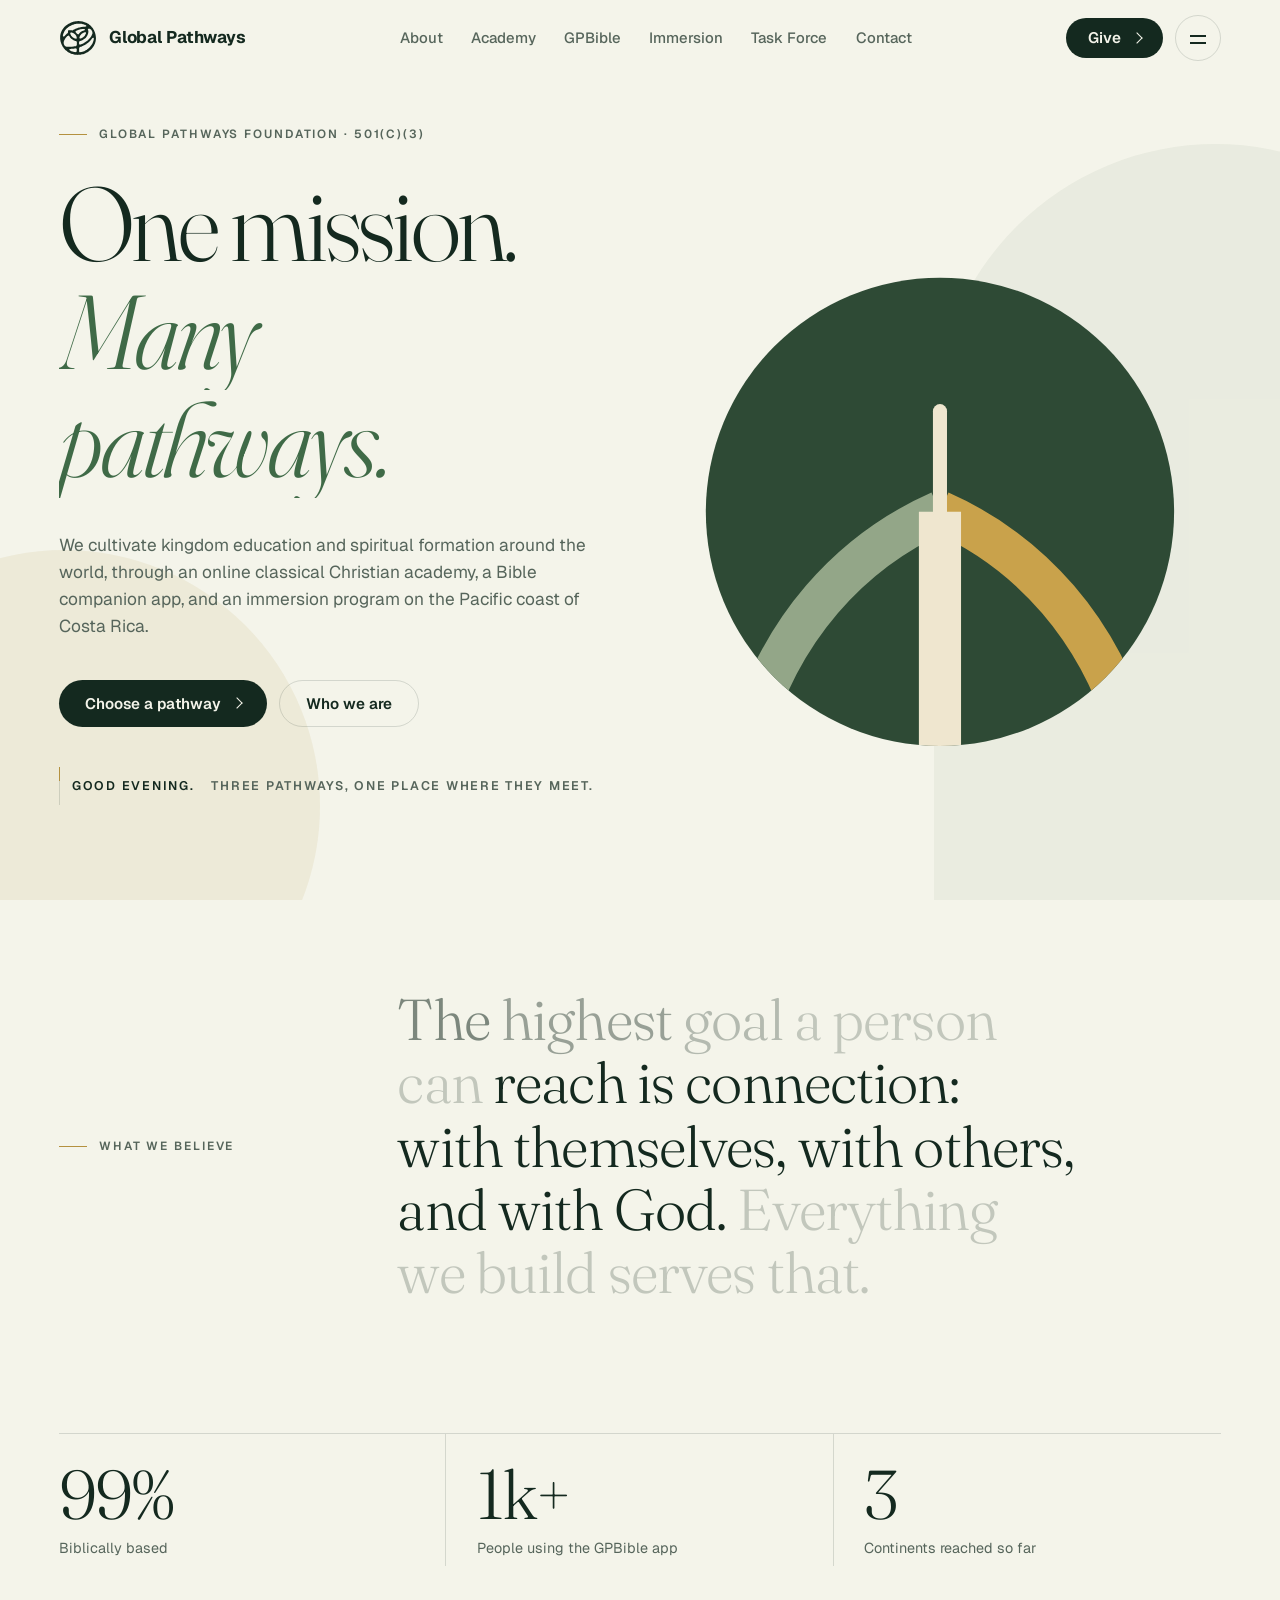
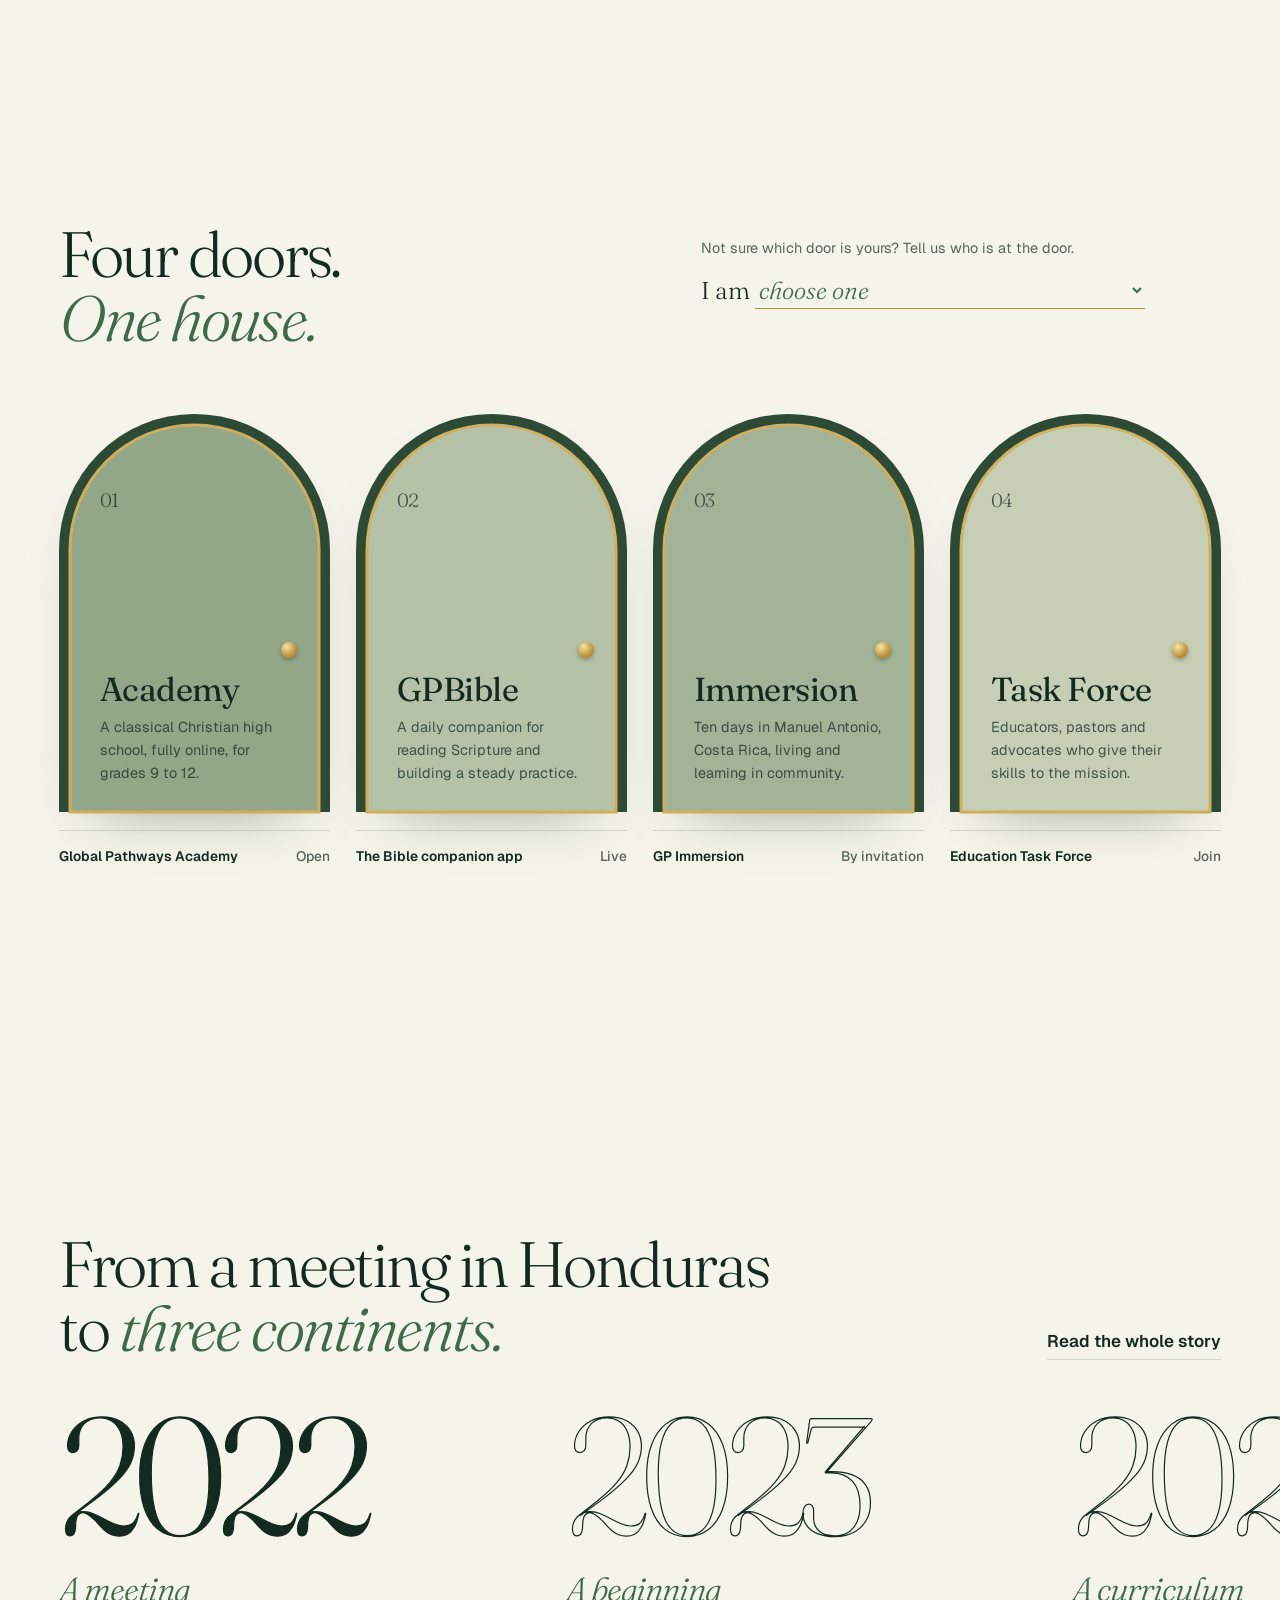
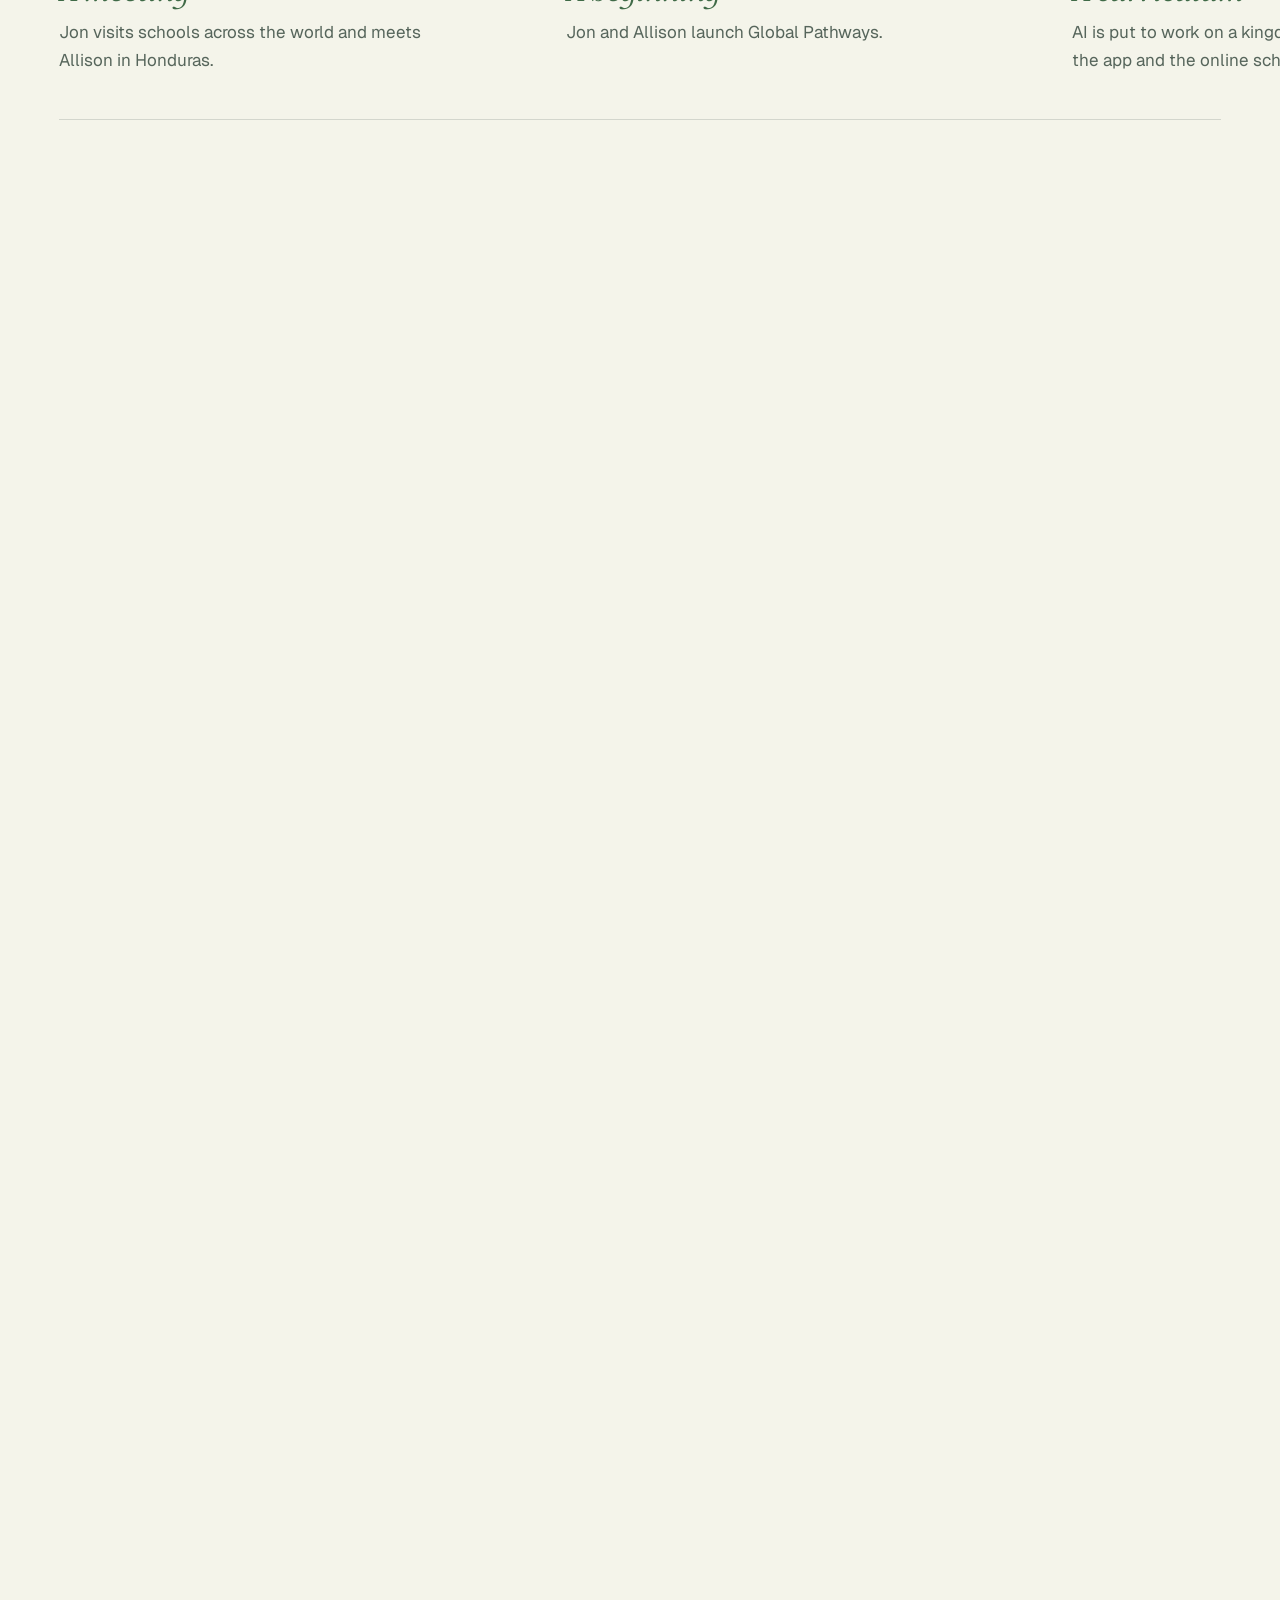
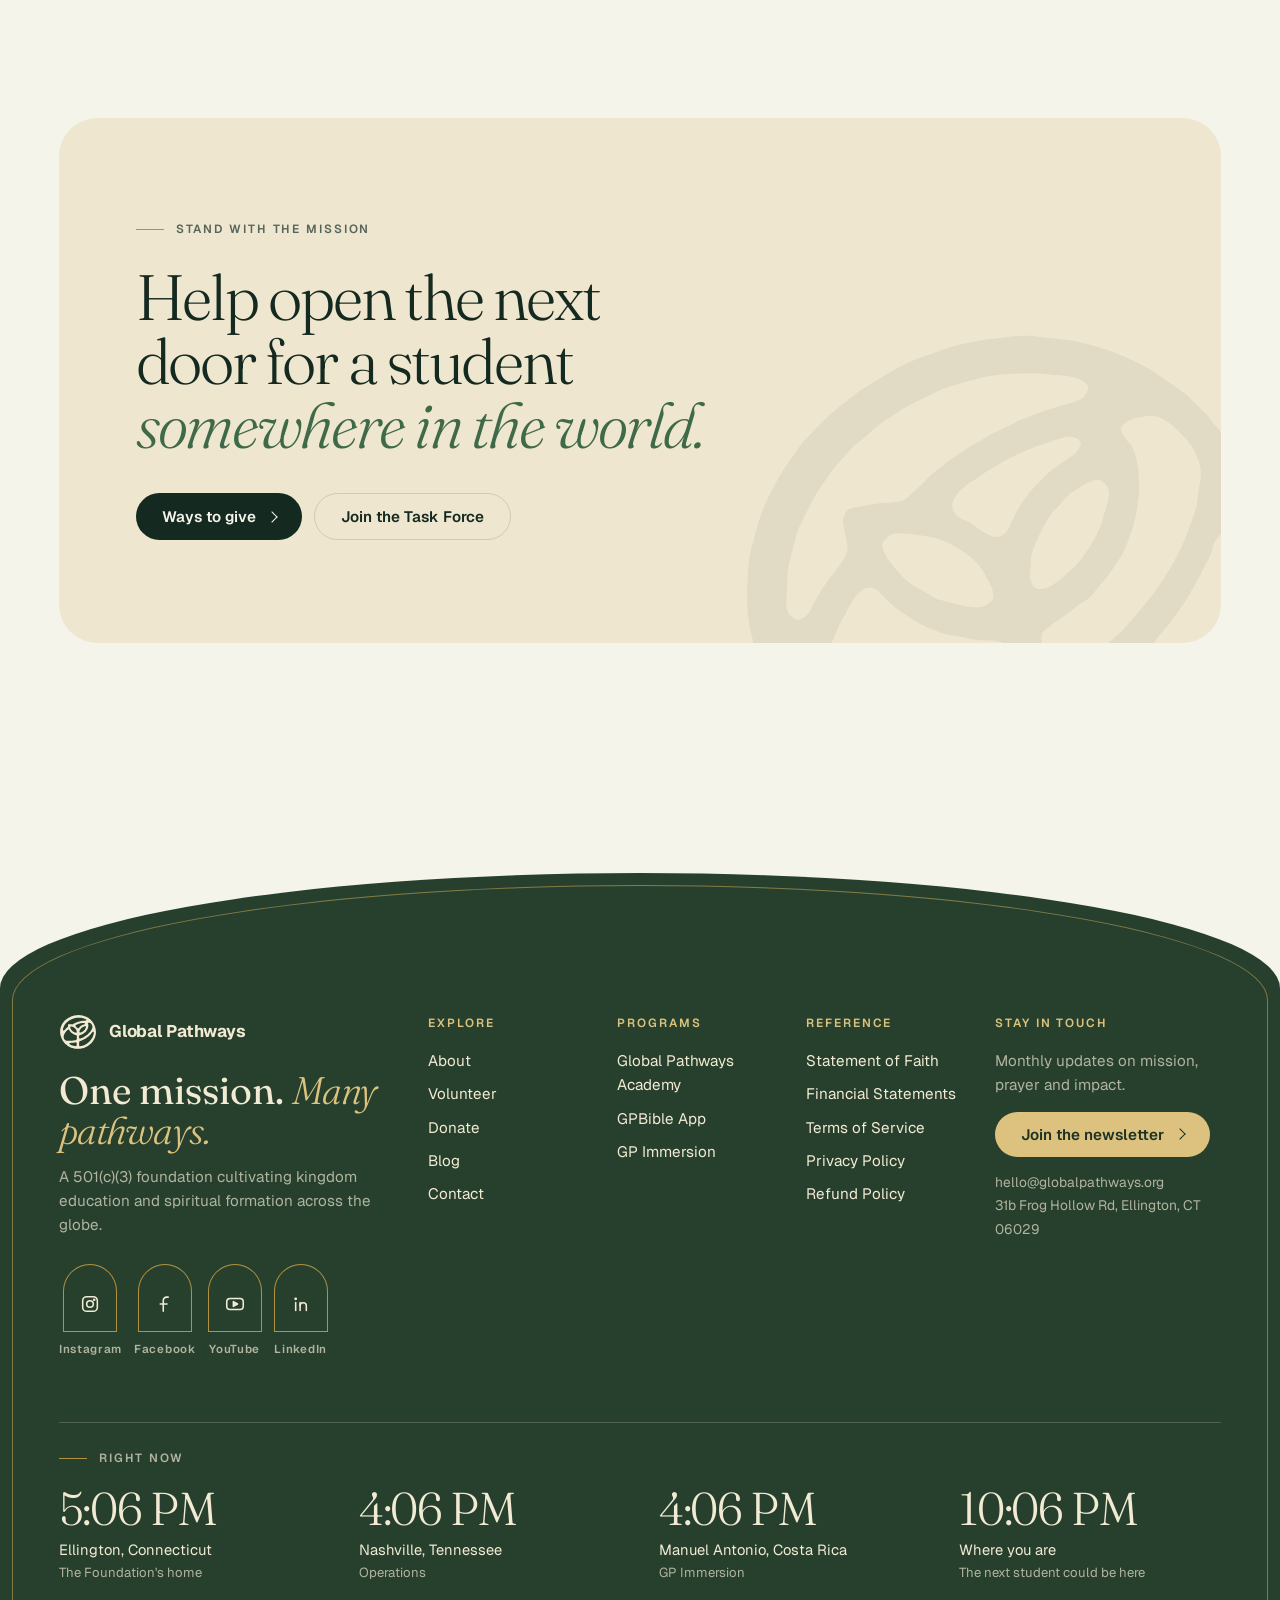
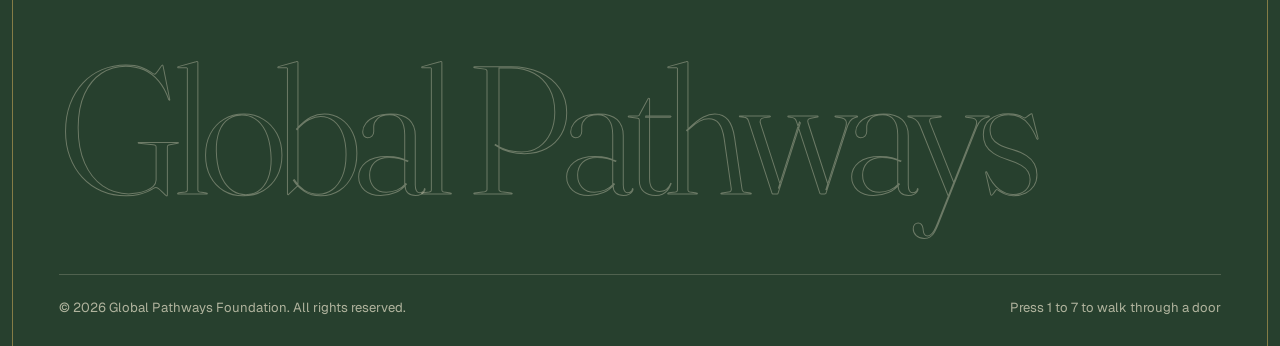
==== commit f9a8457f: "Calm the entrance: emblem hero, edge shapes, drawn social icons The home page no longer pins and zoo" ====
--- a/index.html
+++ b/index.html
@@ -46,7 +46,7 @@
 
 <!-- ===================== HOME ===================== -->
 <article class="view is-active" data-view="home" data-title="Home">
-  <section class="hero hero--home" data-enter>
+  <section class="hero hero--home">
     <div class="enter">
       <div class="wrap enter__grid">
         <div class="enter__text">
@@ -57,25 +57,26 @@
             <button class="btn btn--ink" data-scroll="#doors">Choose a pathway <i></i></button>
             <a class="btn btn--line" href="#about" data-go="about">Who we are</a>
           </div>
-          <p class="hint" data-rise><span></span><b id="greet">Welcome.</b>&nbsp;Keep scrolling to step inside</p>
+          <p class="hint" data-rise><span></span><b id="greet">Welcome.</b>&nbsp;Three pathways, one place where they meet.</p>
         </div>
-        <figure class="enter__art"><svg class="doorart" viewBox="0 0 400 620" role="img" aria-label="An arched green door standing half open with warm light inside">
-<ellipse cx="200" cy="522" rx="190" ry="12" fill="rgba(20,41,31,.08)"/>
-<path d="M60 520V160A140 140 0 0 1 340 160V520Z" fill="var(--ever)"/>
-<path d="M84 520V160A116 116 0 0 1 316 160V520Z" fill="url(#doorlight)"/>
-<g class="leafg"><path d="M190 520V44.4A116 116 0 0 1 316 160V520Z" fill="#93A688"/><path d="M190 520V44.4" stroke="#C9A24B" stroke-width="2.5"/><circle cx="214" cy="300" r="9" fill="#C9A24B"/></g>
-<path d="M84 520L190 520L150 560L20 560Z" fill="#FFF1C9" opacity=".7"/>
-<rect x="34" y="470" width="5" height="50" fill="var(--ever)"/>
-<path d="M36.500 482C16 482 4 466 2 446C24 448 36.500 462 36.500 482Z" fill="var(--leaf)"/>
-<path d="M36.500 482C57 482 69 466 71 446C49 448 36.500 462 36.500 482Z" fill="#93A688"/>
-<ellipse cx="132" cy="566" rx="44" ry="9" fill="#E5DBBF"/><ellipse cx="92" cy="592" rx="56" ry="11" fill="#E5DBBF"/>
+        <figure class="enter__art" data-emblem><svg class="emblem" viewBox="0 0 480 520" role="img" aria-label="Three pathways crossing a globe and meeting at its centre, where a sprout with two leaves grows">
+<defs><clipPath id="globeclip"><circle cx="240" cy="300" r="200"/></clipPath></defs>
+<circle class="e-sun" cx="408" cy="62" r="26" fill="#C9A24B"/>
+<circle class="e-globe" cx="240" cy="300" r="200" fill="var(--ever)"/>
+<g clip-path="url(#globeclip)" fill="none" stroke-width="36">
+<path class="e-road" d="M70 520C96 396 172 330 240 300" stroke="#93A688"/>
+<path class="e-road" d="M410 520C384 396 308 330 240 300" stroke="#C9A24B"/>
+<path class="e-road" d="M240 530V300" stroke="#EFE6CF"/>
+</g>
+<path class="e-stem" d="M240 300V196" fill="none" stroke="#EFE6CF" stroke-width="12" stroke-linecap="round"/>
+<path class="e-leaf" d="M240 214C182 214 144 170 140 110C200 114 240 156 240 214Z" fill="#B9C9AC"/>
+<path class="e-leaf" d="M240 214C298 214 336 170 340 110C280 114 240 156 240 214Z" fill="#EFE6CF"/>
 </svg></figure>
       </div>
-      <div class="enter__light" aria-hidden="true"></div>
-    </div>
-  </section>
-
-  <section class="blk blk--light">
+    </div>
+  </section>
+
+  <section class="blk">
     <div class="wrap split2">
       <p class="eyebrow">What we believe</p>
       <p class="manifesto wide" data-words>The highest goal a person can reach is connection: with themselves, with others, and with God. Everything we build serves that.</p>
@@ -510,7 +511,7 @@
     <div class="wrap cols">
       <div style="display:grid;gap:34px;align-content:start">
         <div><p class="eyebrow" style="margin-bottom:12px">By post</p><p style="font-size:1.2rem">Global Pathways Foundation<br>31b Frog Hollow Rd<br>Ellington, CT 06029</p></div>
-        <div><p class="eyebrow" style="margin-bottom:12px">Follow the work</p><div class="socs"><a class="soc" href="https://www.instagram.com/globalpathways_foundation/" target="_blank" rel="noopener" aria-label="Global Pathways on Instagram"><b>Ig</b><span>Instagram</span></a><a class="soc" href="https://www.facebook.com/people/Global-Pathways-Foundation/61581169076790/" target="_blank" rel="noopener" aria-label="Global Pathways on Facebook"><b>Fb</b><span>Facebook</span></a><a class="soc" href="https://www.youtube.com/@globalpathwaysfoundation" target="_blank" rel="noopener" aria-label="Global Pathways on YouTube"><b>Yt</b><span>YouTube</span></a><a class="soc" href="https://www.linkedin.com/company/globalpathways-foundation/" target="_blank" rel="noopener" aria-label="Global Pathways on LinkedIn"><b>In</b><span>LinkedIn</span></a></div></div>
+        <div><p class="eyebrow" style="margin-bottom:12px">Follow the work</p><div class="socs"><a class="soc" href="https://www.instagram.com/globalpathways_foundation/" target="_blank" rel="noopener" aria-label="Global Pathways on Instagram"><b><svg viewBox="0 0 24 24" aria-hidden="true"><rect x="4" y="4" width="16" height="16" rx="4.5"/><circle cx="12" cy="12" r="3.6"/><circle cx="16.6" cy="7.4" r=".6" fill="currentColor"/></svg></b><span>Instagram</span></a><a class="soc" href="https://www.facebook.com/people/Global-Pathways-Foundation/61581169076790/" target="_blank" rel="noopener" aria-label="Global Pathways on Facebook"><b><svg viewBox="0 0 24 24" aria-hidden="true"><path d="M15.5 4.5h-1.8a3.6 3.6 0 0 0-3.6 3.6V20"/><path d="M6.8 12h7.4"/></svg></b><span>Facebook</span></a><a class="soc" href="https://www.youtube.com/@globalpathwaysfoundation" target="_blank" rel="noopener" aria-label="Global Pathways on YouTube"><b><svg viewBox="0 0 24 24" aria-hidden="true"><rect x="3" y="6" width="18" height="12" rx="3.6"/><path d="M10.2 9.4v5.2l4.6-2.6Z" fill="currentColor" stroke-linejoin="round"/></svg></b><span>YouTube</span></a><a class="soc" href="https://www.linkedin.com/company/globalpathways-foundation/" target="_blank" rel="noopener" aria-label="Global Pathways on LinkedIn"><b><svg viewBox="0 0 24 24" aria-hidden="true"><path d="M6.2 10.5V19"/><circle cx="6.2" cy="6.4" r=".7" fill="currentColor"/><path d="M11 19v-8.5"/><path d="M11 14a3.4 3.4 0 0 1 6.8 0v5"/></svg></b><span>LinkedIn</span></a></div></div>
         <div><p class="eyebrow" style="margin-bottom:12px">Monthly letter</p><p class="muted" style="max-width:40ch">Once a month: news of the mission, prayer and impact.</p><a class="link" href="https://globalpathways.org/" target="_blank" rel="noopener" style="margin-top:12px">Subscribe on globalpathways.org</a></div>
       </div>
       <div class="panel">
@@ -536,7 +537,7 @@
         <a class="brand" href="#home" data-go="home"><svg><use href="#gp-mark"/></svg><span>Global Pathways</span></a>
         <p class="ftr__say">One mission. <em>Many pathways.</em></p>
         <p class="ftr__sub">A 501(c)(3) foundation cultivating kingdom education and spiritual formation across the globe.</p>
-        <div class="socs"><a class="soc" href="https://www.instagram.com/globalpathways_foundation/" target="_blank" rel="noopener" aria-label="Global Pathways on Instagram"><b>Ig</b><span>Instagram</span></a><a class="soc" href="https://www.facebook.com/people/Global-Pathways-Foundation/61581169076790/" target="_blank" rel="noopener" aria-label="Global Pathways on Facebook"><b>Fb</b><span>Facebook</span></a><a class="soc" href="https://www.youtube.com/@globalpathwaysfoundation" target="_blank" rel="noopener" aria-label="Global Pathways on YouTube"><b>Yt</b><span>YouTube</span></a><a class="soc" href="https://www.linkedin.com/company/globalpathways-foundation/" target="_blank" rel="noopener" aria-label="Global Pathways on LinkedIn"><b>In</b><span>LinkedIn</span></a></div>
+        <div class="socs"><a class="soc" href="https://www.instagram.com/globalpathways_foundation/" target="_blank" rel="noopener" aria-label="Global Pathways on Instagram"><b><svg viewBox="0 0 24 24" aria-hidden="true"><rect x="4" y="4" width="16" height="16" rx="4.5"/><circle cx="12" cy="12" r="3.6"/><circle cx="16.6" cy="7.4" r=".6" fill="currentColor"/></svg></b><span>Instagram</span></a><a class="soc" href="https://www.facebook.com/people/Global-Pathways-Foundation/61581169076790/" target="_blank" rel="noopener" aria-label="Global Pathways on Facebook"><b><svg viewBox="0 0 24 24" aria-hidden="true"><path d="M15.5 4.5h-1.8a3.6 3.6 0 0 0-3.6 3.6V20"/><path d="M6.8 12h7.4"/></svg></b><span>Facebook</span></a><a class="soc" href="https://www.youtube.com/@globalpathwaysfoundation" target="_blank" rel="noopener" aria-label="Global Pathways on YouTube"><b><svg viewBox="0 0 24 24" aria-hidden="true"><rect x="3" y="6" width="18" height="12" rx="3.6"/><path d="M10.2 9.4v5.2l4.6-2.6Z" fill="currentColor" stroke-linejoin="round"/></svg></b><span>YouTube</span></a><a class="soc" href="https://www.linkedin.com/company/globalpathways-foundation/" target="_blank" rel="noopener" aria-label="Global Pathways on LinkedIn"><b><svg viewBox="0 0 24 24" aria-hidden="true"><path d="M6.2 10.5V19"/><circle cx="6.2" cy="6.4" r=".7" fill="currentColor"/><path d="M11 19v-8.5"/><path d="M11 14a3.4 3.4 0 0 1 6.8 0v5"/></svg></b><span>LinkedIn</span></a></div>
       </div>
       <div><h4>Explore</h4><ul><li><a href="#about" data-go="about">About</a></li><li><a href="#task-force" data-go="task-force">Volunteer</a></li><li><a href="#give" data-go="give">Donate</a></li><li><a href="https://globalpathways.org/blog" target="_blank" rel="noopener">Blog</a></li><li><a href="#contact" data-go="contact">Contact</a></li></ul></div>
       <div><h4>Programs</h4><ul><li><a href="#academy" data-go="academy">Global Pathways Academy</a></li><li><a href="#bible" data-go="bible">GPBible App</a></li><li><a href="#immersion" data-go="immersion">GP Immersion</a></li></ul></div>
--- a/styles.css
+++ b/styles.css
@@ -470,3 +470,21 @@
 .ftr--door .ftr__big:hover{color:#F2EAD3}
 @media (max-width:1040px){.ftr--door .ftr__top{grid-template-columns:repeat(2,minmax(0,1fr))}.ftr--door .ftr__lead{grid-column:1/-1}}
 @media (max-width:560px){.ftr--door{border-radius:60px 60px 0 0}}
+
+/* ================= v8: calm entrance, emblem, shapes at the edges ================= */
+.enter{height:auto;min-height:min(100vh,860px);max-height:none;overflow:visible;display:flex;align-items:center;padding:110px 0 40px}
+.enter__grid{height:auto;padding-top:0;width:100%}
+.enter__art .emblem{height:min(74vh,720px);width:auto;max-width:100%;overflow:visible}
+@media (max-width:899px){.enter{padding:120px 0 20px;min-height:0}.enter__art .emblem{height:auto;width:min(84%,360px)}.hint{display:flex}}
+
+.bgp{inset:0;overflow:hidden;background:none;--sy:0;transform:none!important}
+.bgp::before,.bgp::after{content:"";position:absolute;will-change:transform}
+.bgp::before{width:min(44vw,640px);height:130vh;right:-17vw;top:16vh;border-radius:999px 999px 0 0;background:rgba(46,74,53,.05);transform:translateY(calc(var(--sy)*-.05px))}
+.bgp::after{width:min(40vw,560px);aspect-ratio:1;left:-15vw;bottom:-18vh;border-radius:50%;background:rgba(180,145,63,.1);transform:translateY(calc(var(--sy)*.035px))}
+@media (max-width:760px){.bgp::before{width:70vw;right:-42vw}.bgp::after{width:64vw;left:-36vw}}
+
+.soc b{padding-top:12px;font-style:normal}
+.soc b svg{width:22px;height:22px;fill:none;stroke:currentColor;stroke-width:1.7;stroke-linecap:round;stroke-linejoin:round}
+
+.enter__grid{grid-template-columns:minmax(0,6fr) minmax(0,6fr)}
+@media (max-width:899px){.enter__grid{grid-template-columns:1fr}}
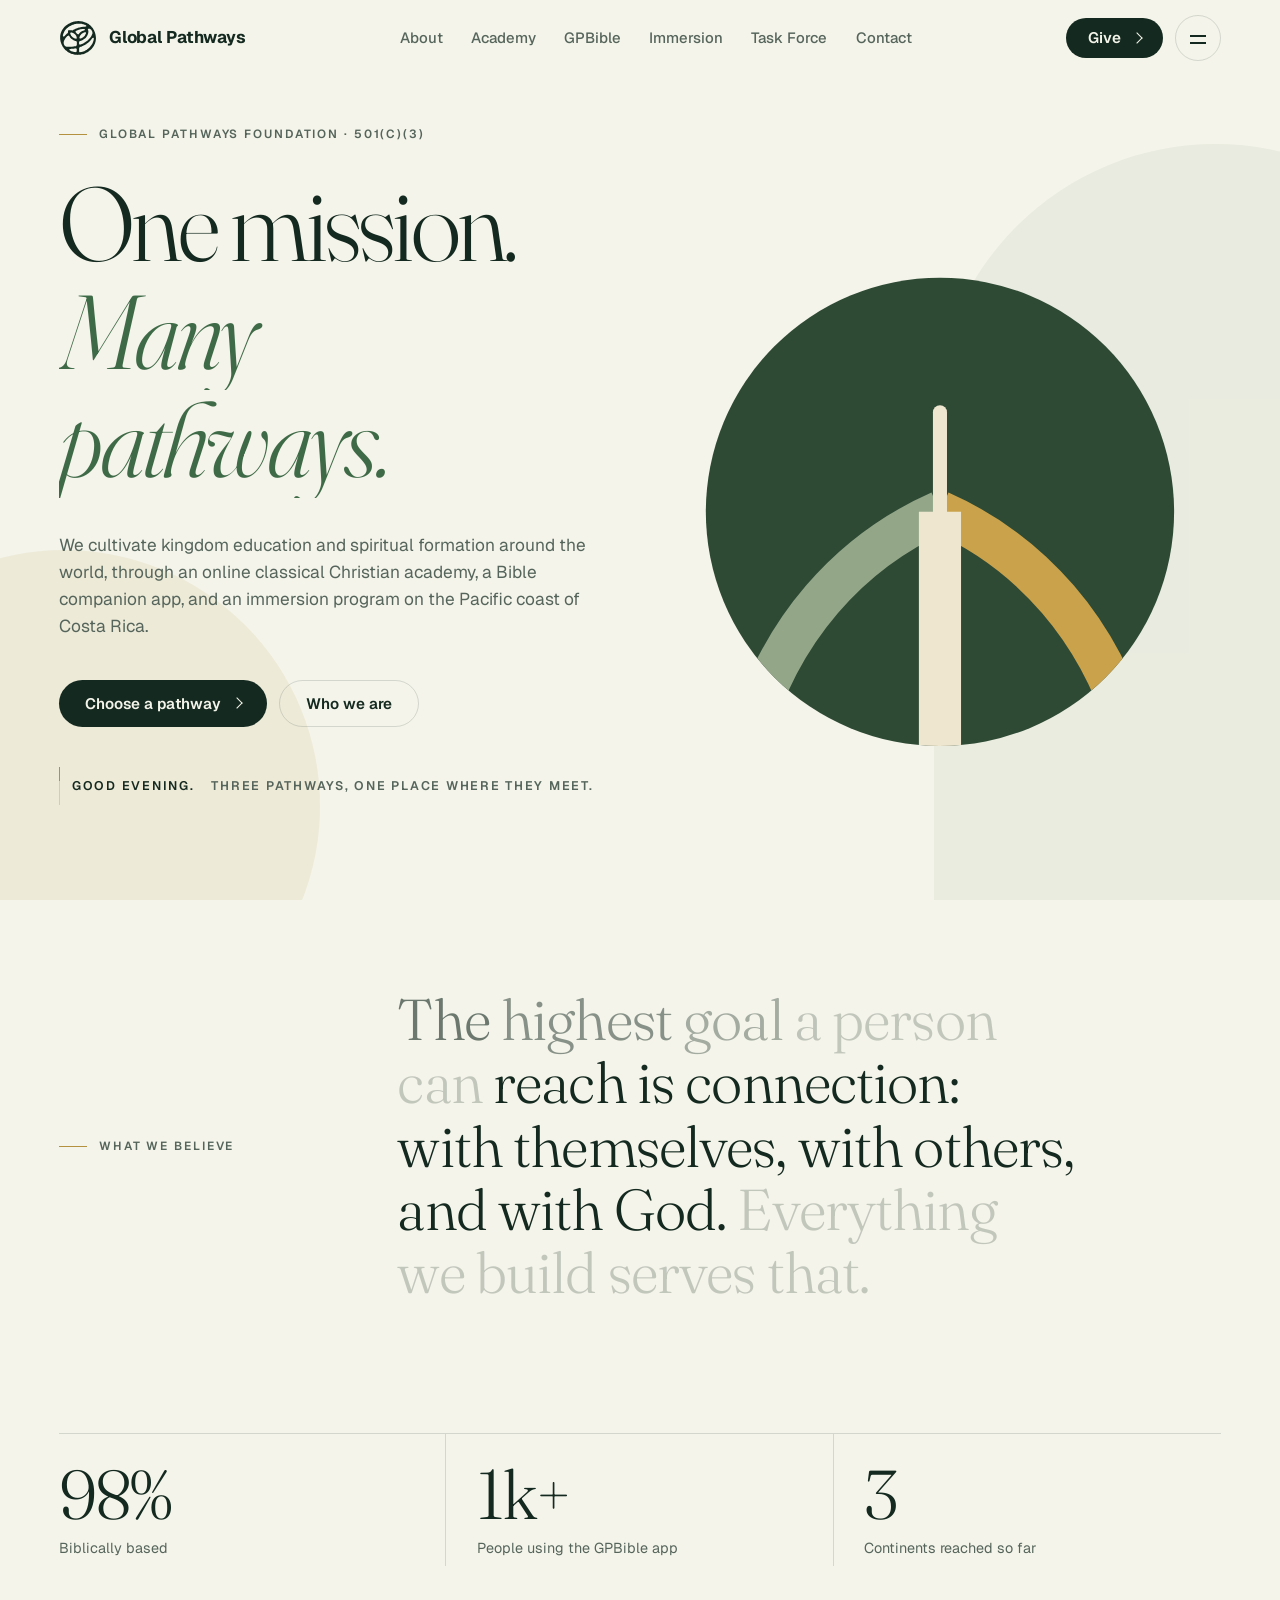
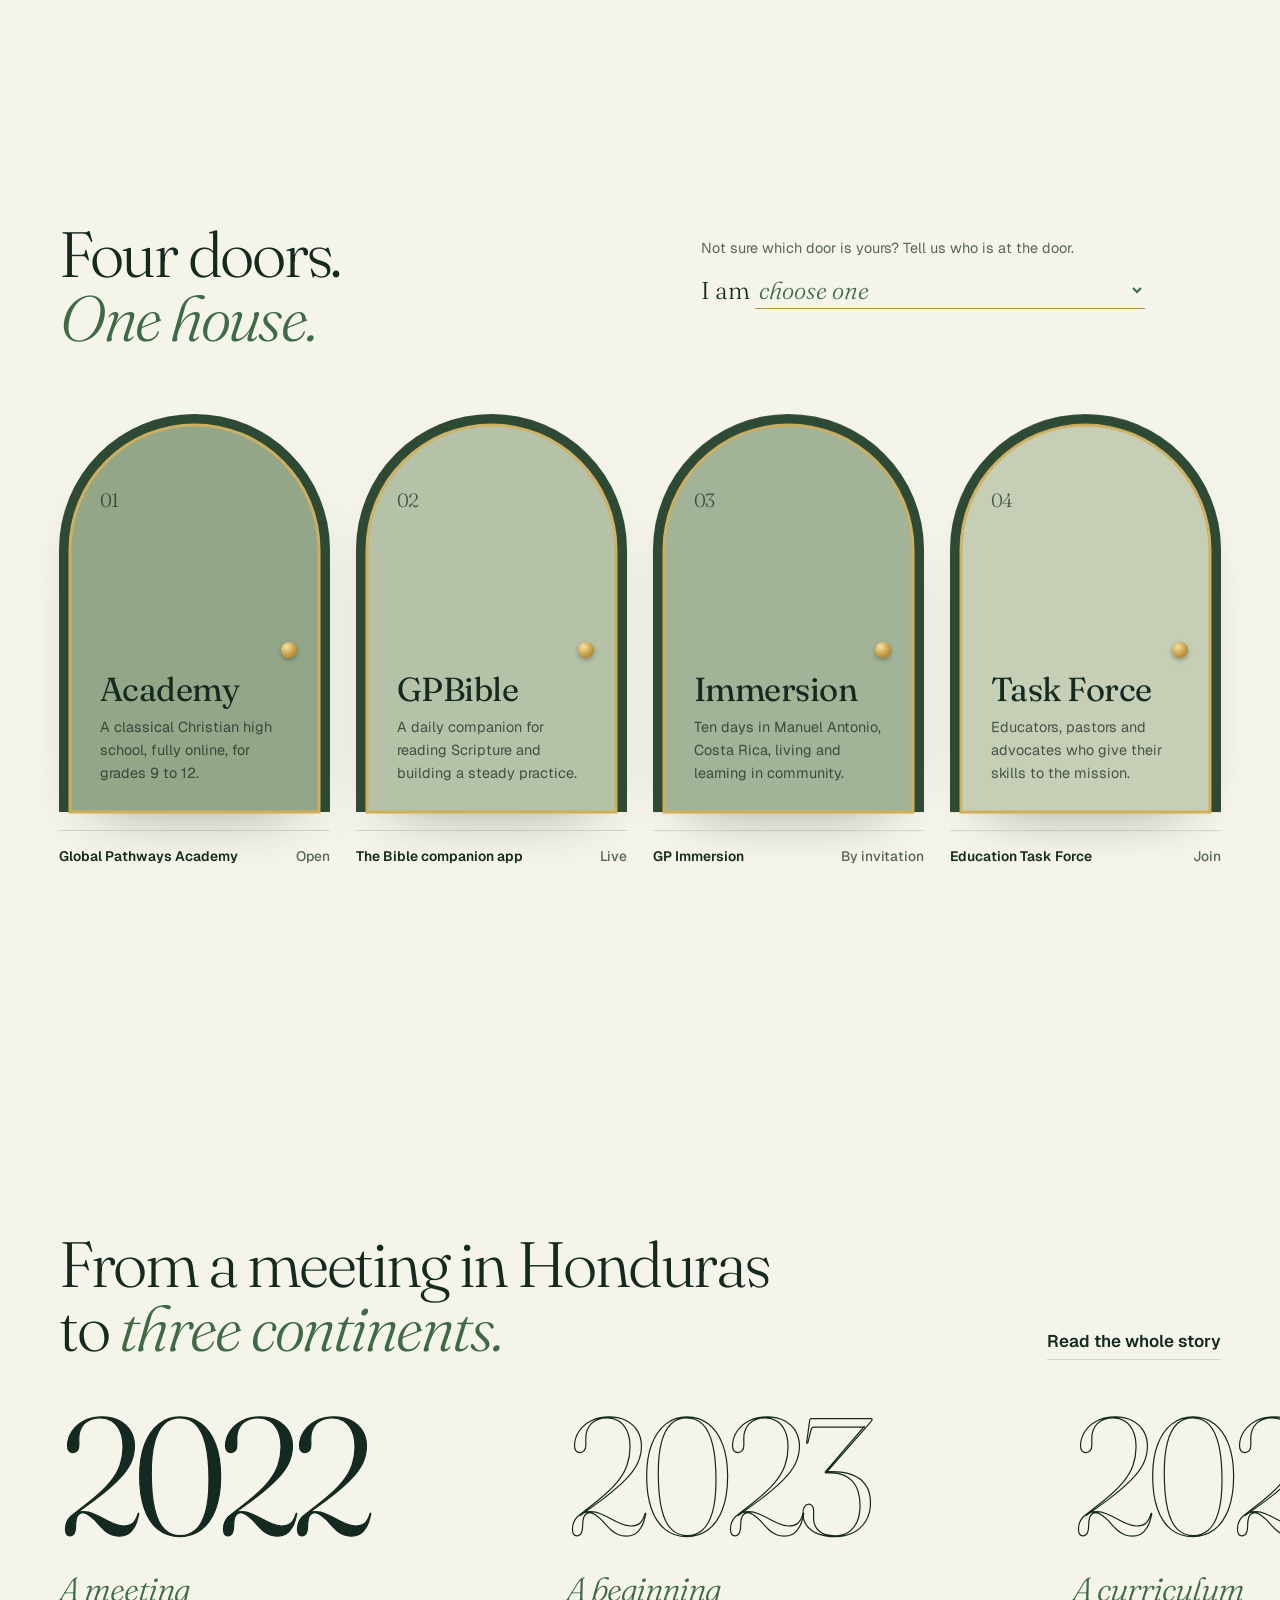
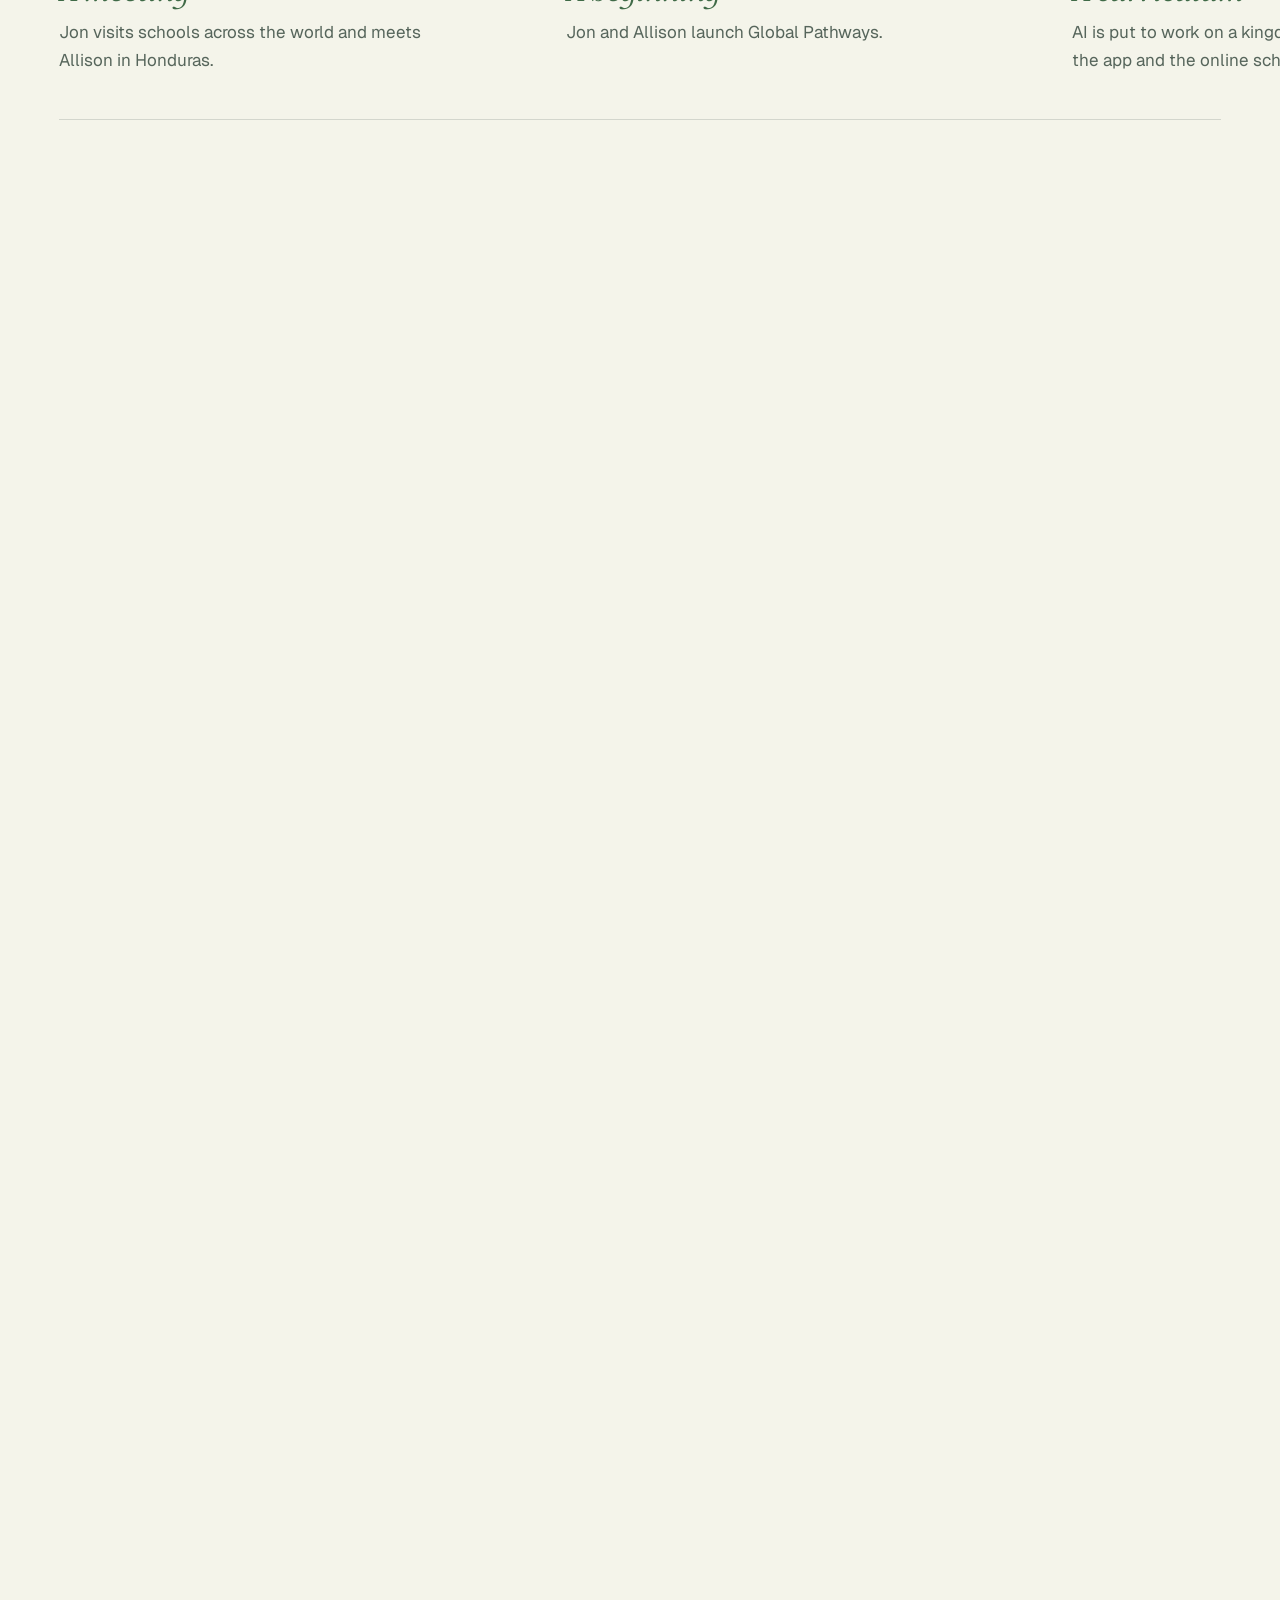
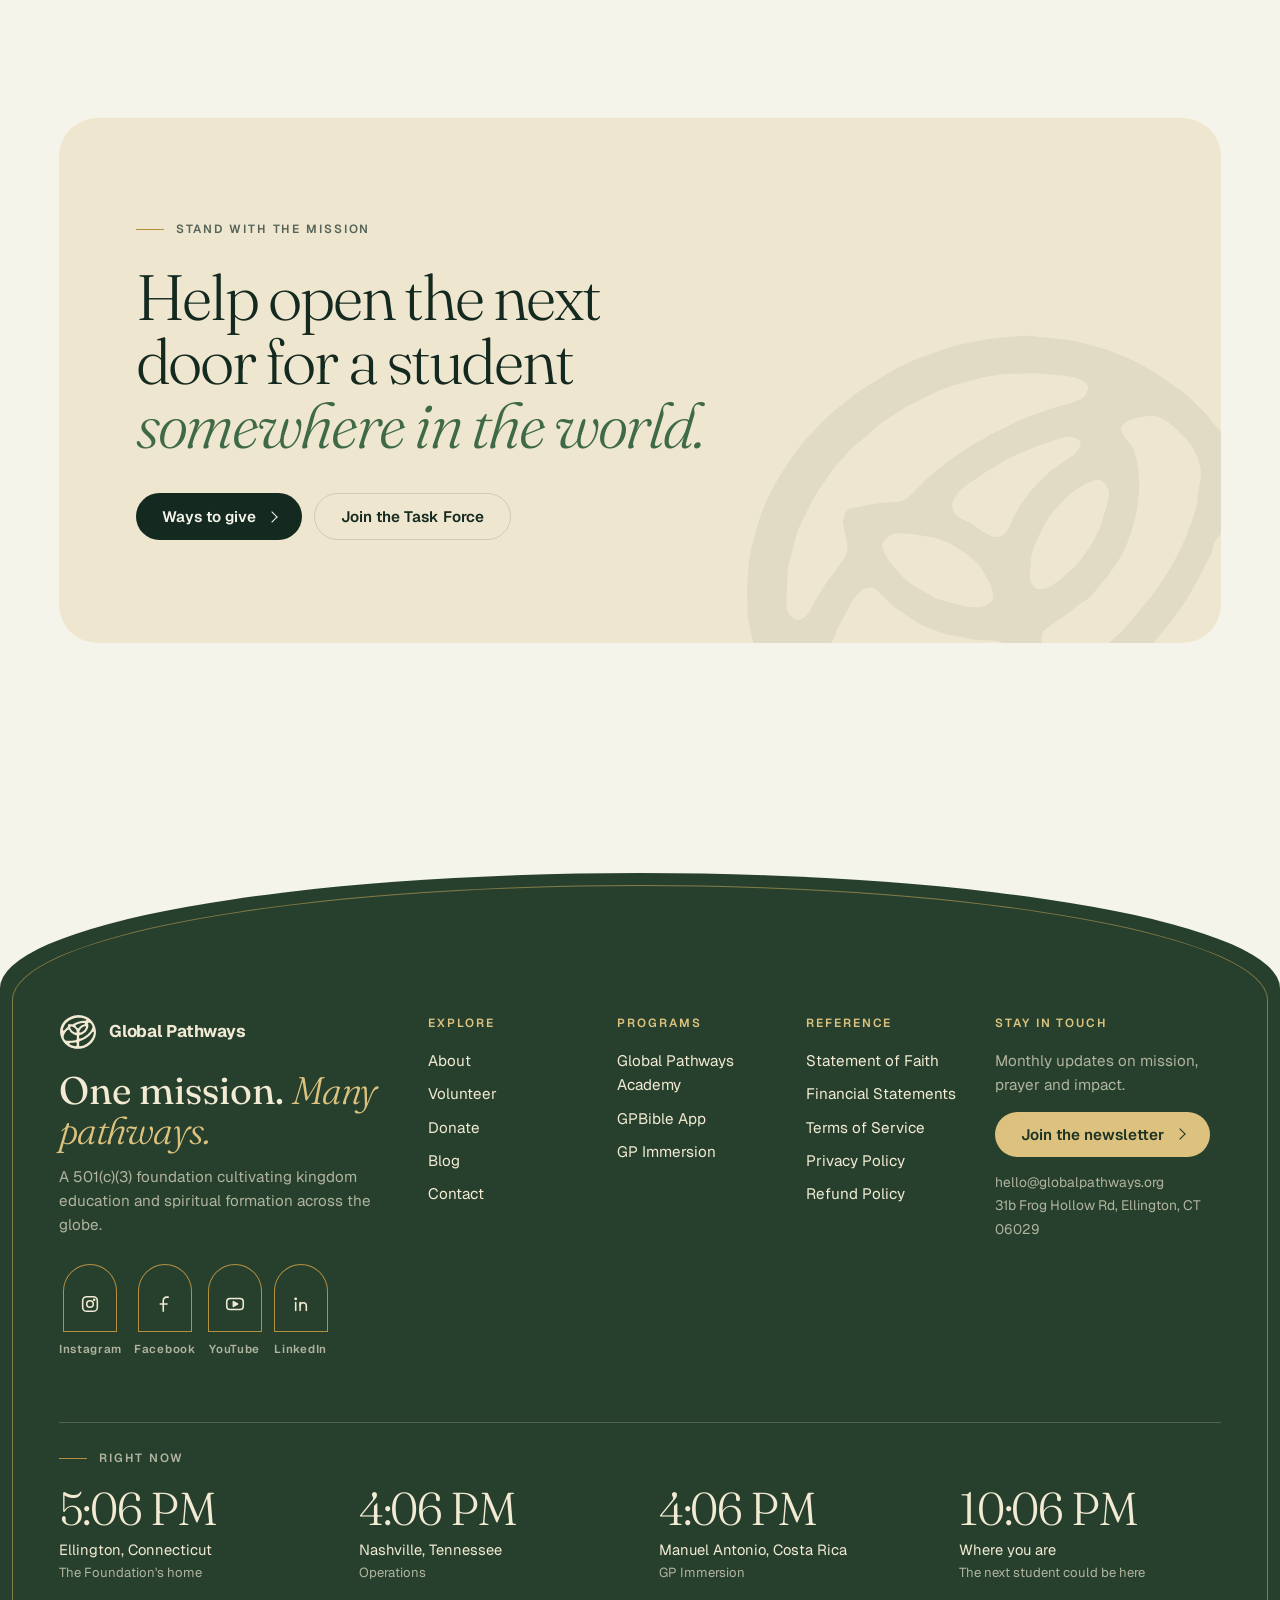
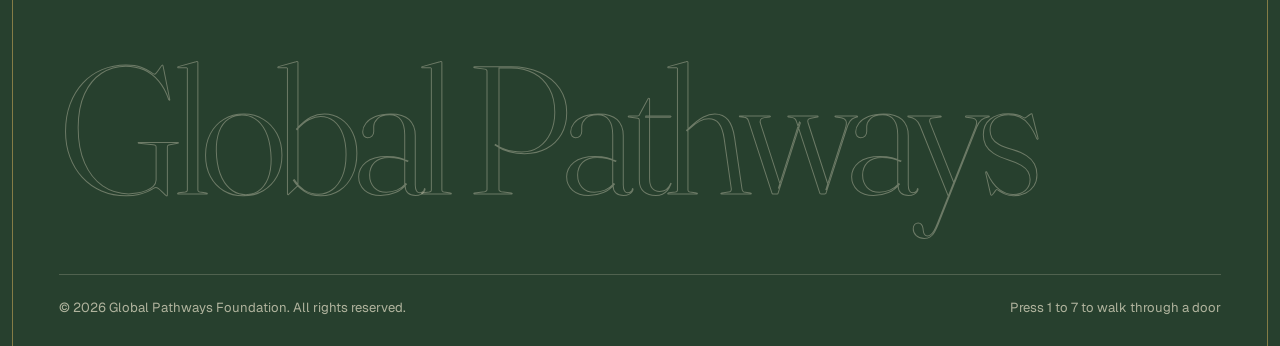
==== commit 8892a887: "Add board and operations portraits to the About page Six portraits, cropped to head and shoulders an" ====
--- a/index.html
+++ b/index.html
@@ -224,15 +224,15 @@
       <div class="head"><h2 class="d2">The people<br><em>responsible.</em></h2><p class="lede">A volunteer board governs the Foundation. A small operations team runs it day to day.</p></div>
       <p class="sub" style="margin-top:0">Board of Directors</p>
       <div class="people">
-        <div class="person"><span class="mono">JM</span><div><h3>Jonathan Moser</h3><p>Board President · Ellington, CT</p></div></div>
-        <div class="person"><span class="mono">MF</span><div><h3>Mitch Fehr</h3><p>Board Secretary · Morris, MN</p></div></div>
-        <div class="person"><span class="mono">PT</span><div><h3>Peter Toth</h3><p>Board Treasurer · Ohio</p></div></div>
+        <div class="person person--ph"><img class="ph" src="img/jonathan-moser.jpg" width="882" height="896" loading="lazy" alt="Jonathan Moser"><div><h3>Jonathan Moser</h3><p>Board President · Ellington, CT</p></div></div>
+        <div class="person person--ph"><img class="ph" src="img/mitch-fehr.jpg" width="882" height="896" loading="lazy" alt="Mitch Fehr"><div><h3>Mitch Fehr</h3><p>Board Secretary · Morris, MN</p></div></div>
+        <div class="person person--ph"><img class="ph" src="img/peter-toth.jpg" width="882" height="896" loading="lazy" alt="Peter Toth"><div><h3>Peter Toth</h3><p>Board Treasurer · Ohio</p></div></div>
       </div>
       <p class="sub">Operations</p>
       <div class="people">
-        <div class="person"><span class="mono">AB</span><div><h3>Allison Brown</h3><p>Director of Operations · Nashville, TN</p></div></div>
-        <div class="person"><span class="mono">RM</span><div><h3>Rachel Matejin</h3><p>Director of Curriculum · Ohio</p></div></div>
-        <div class="person"><span class="mono">AM</span><div><h3>Angela Moser</h3><p>Education Director · Ellington, CT</p></div></div>
+        <div class="person person--ph"><img class="ph" src="img/allison-brown.jpg" width="882" height="896" loading="lazy" alt="Allison Brown"><div><h3>Allison Brown</h3><p>Director of Operations · Nashville, TN</p></div></div>
+        <div class="person person--ph"><img class="ph" src="img/rachel-matejin.jpg" width="882" height="896" loading="lazy" alt="Rachel Matejin"><div><h3>Rachel Matejin</h3><p>Director of Curriculum · Ohio</p></div></div>
+        <div class="person person--ph"><img class="ph" src="img/angela-moser.jpg" width="882" height="896" loading="lazy" alt="Angela Moser"><div><h3>Angela Moser</h3><p>Education Director · Ellington, CT</p></div></div>
       </div>
     </div>
   </section>
--- a/styles.css
+++ b/styles.css
@@ -488,3 +488,9 @@
 
 .enter__grid{grid-template-columns:minmax(0,6fr) minmax(0,6fr)}
 @media (max-width:899px){.enter__grid{grid-template-columns:1fr}}
+
+/* board and team portraits, framed as doors */
+.person--ph{padding:14px 14px 24px;gap:20px;transition:transform .6s var(--ease),box-shadow .6s var(--ease)}
+.person--ph>div{padding-inline:8px}
+.ph{width:100%;height:auto;aspect-ratio:1/1.04;object-fit:cover;object-position:50% 22%;border-radius:999px 999px 6px 6px;background:var(--mist);display:block;filter:saturate(.92)}
+.person--ph:hover{transform:translateY(-6px);box-shadow:inset 0 0 0 1px var(--gold),0 30px 50px -36px rgba(20,41,31,.45)}
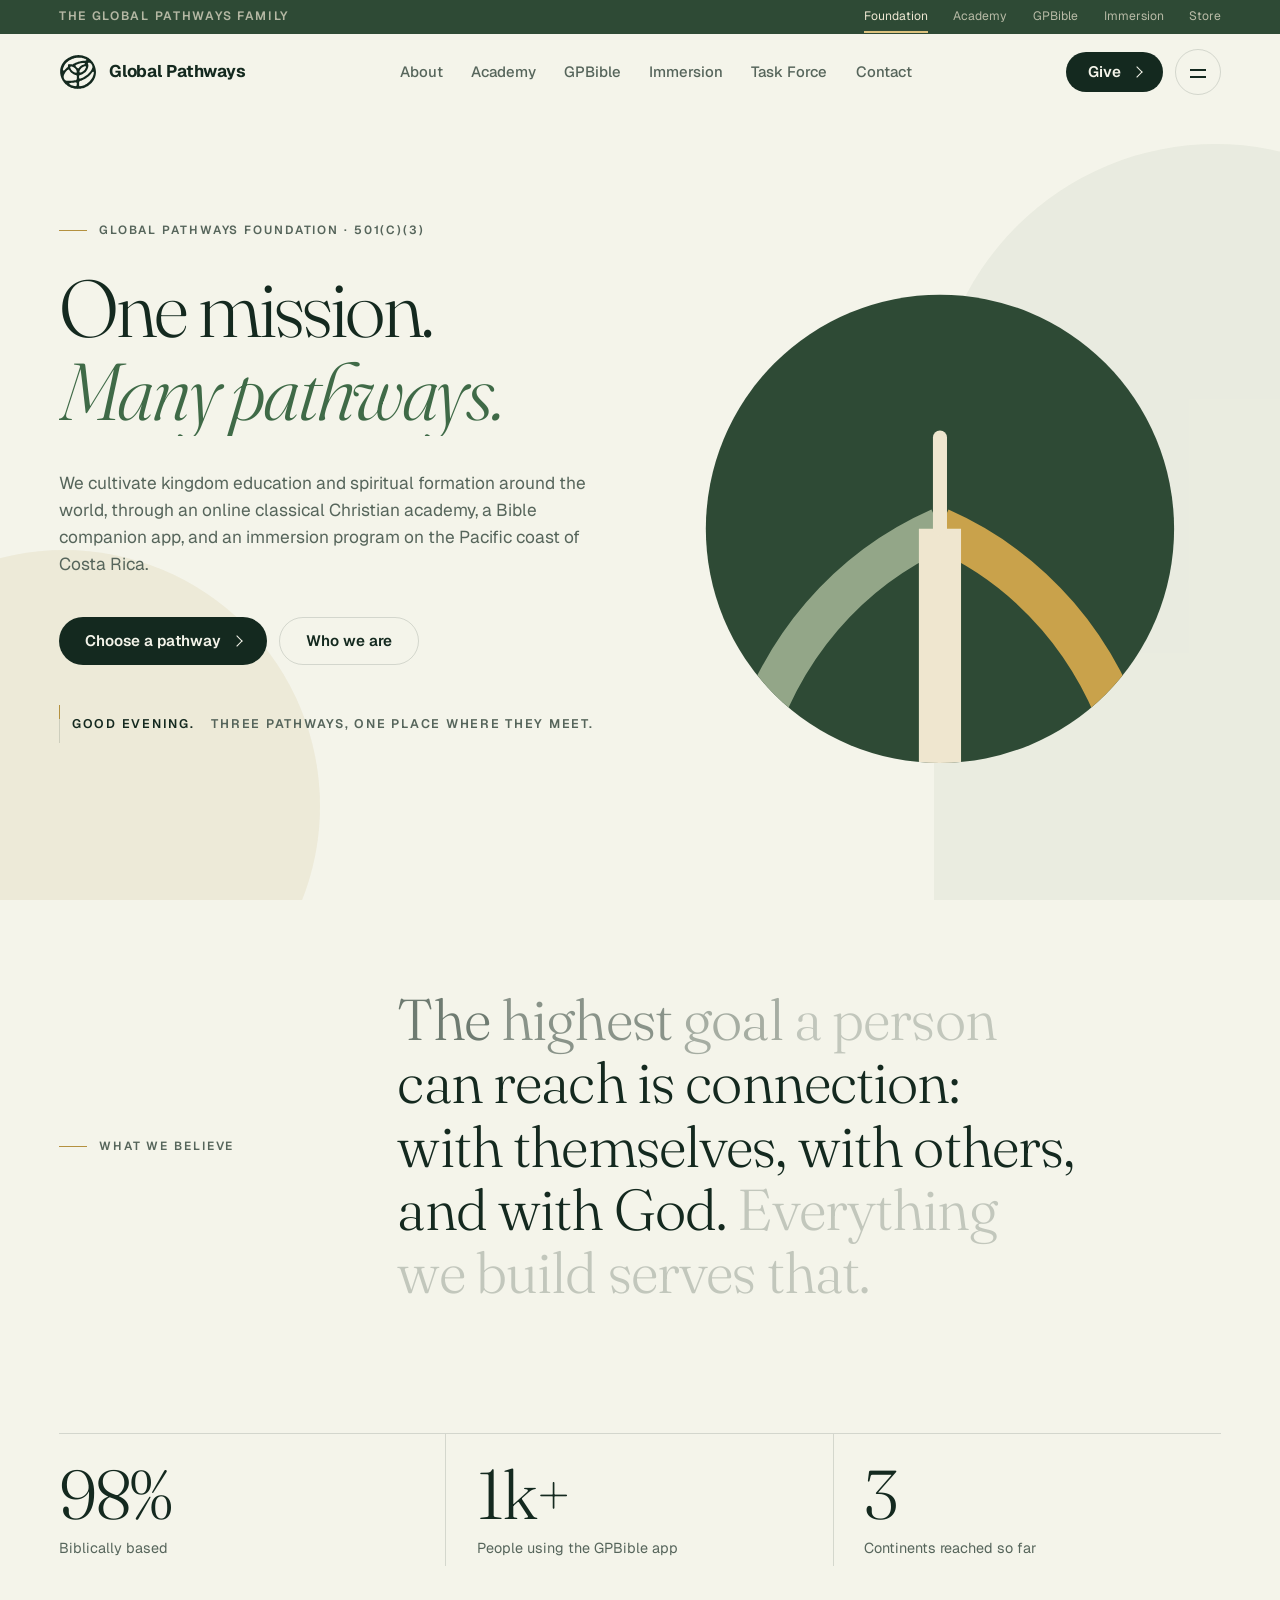
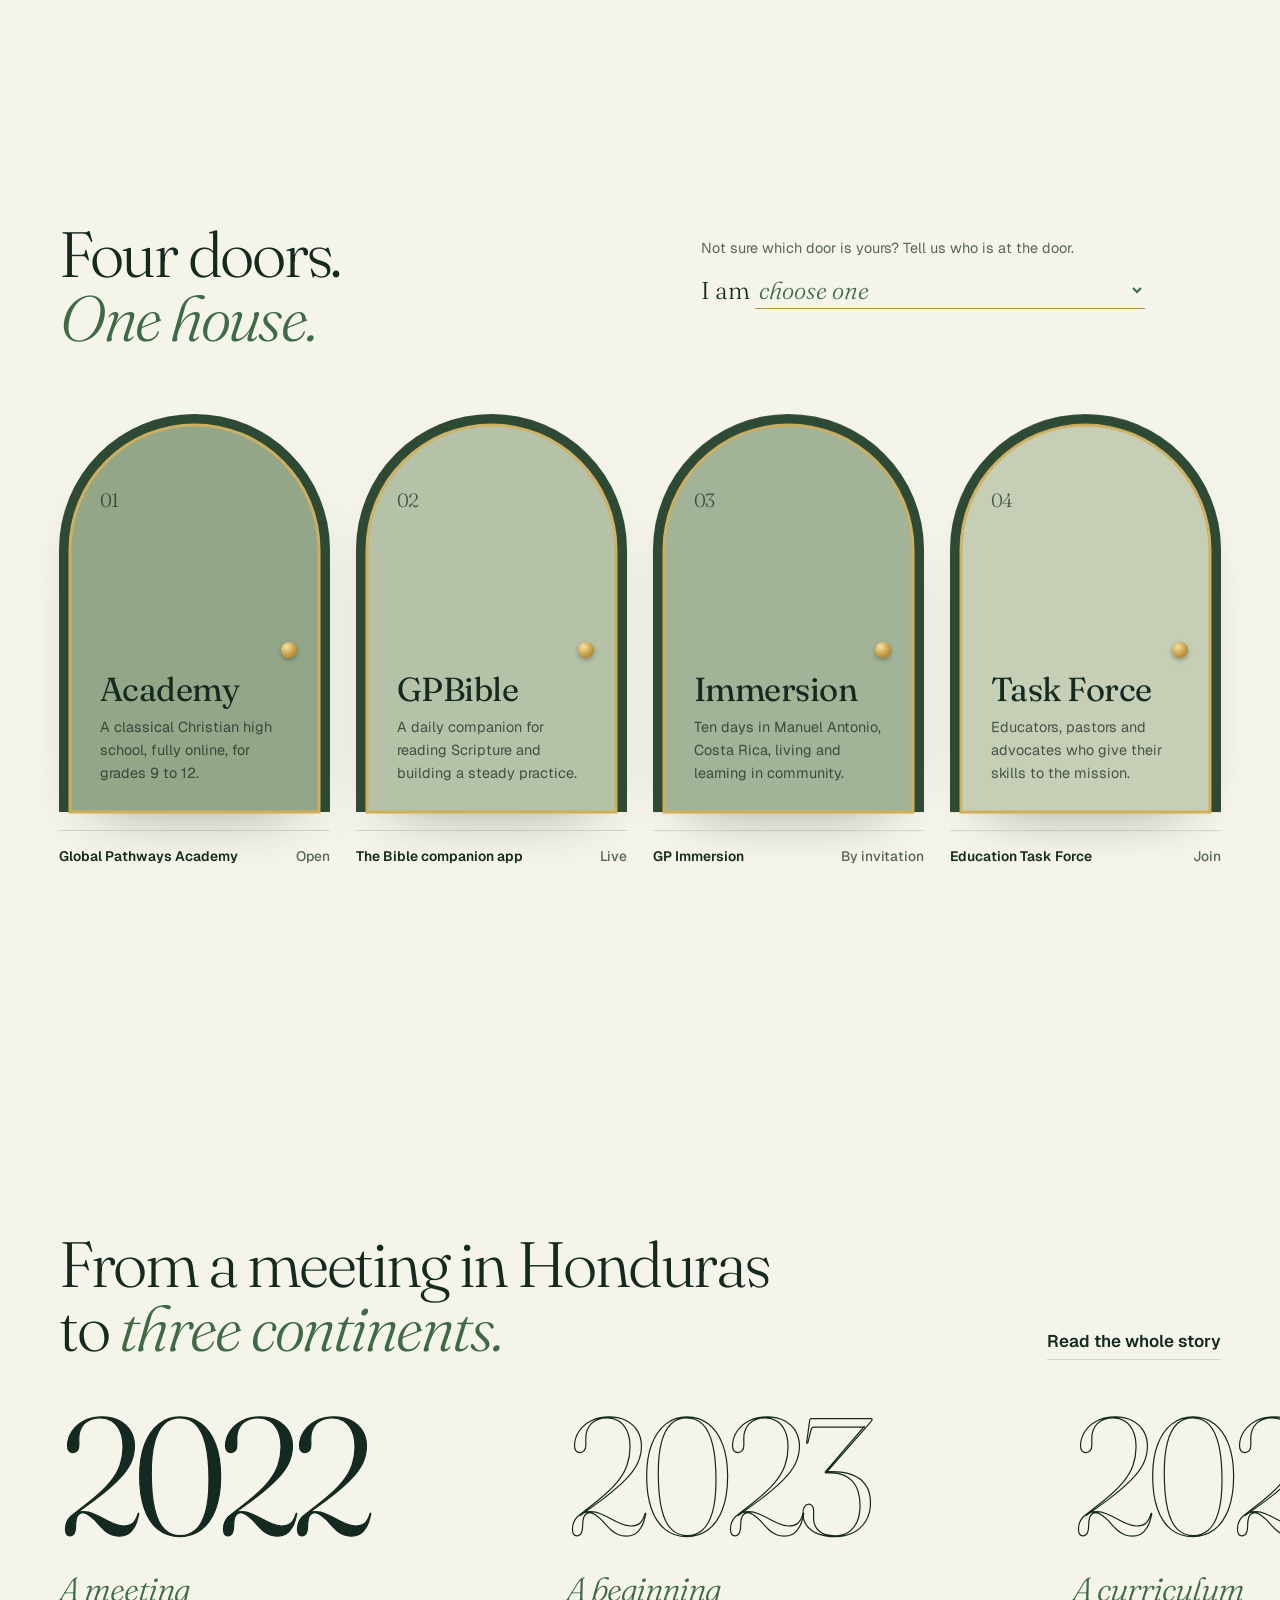
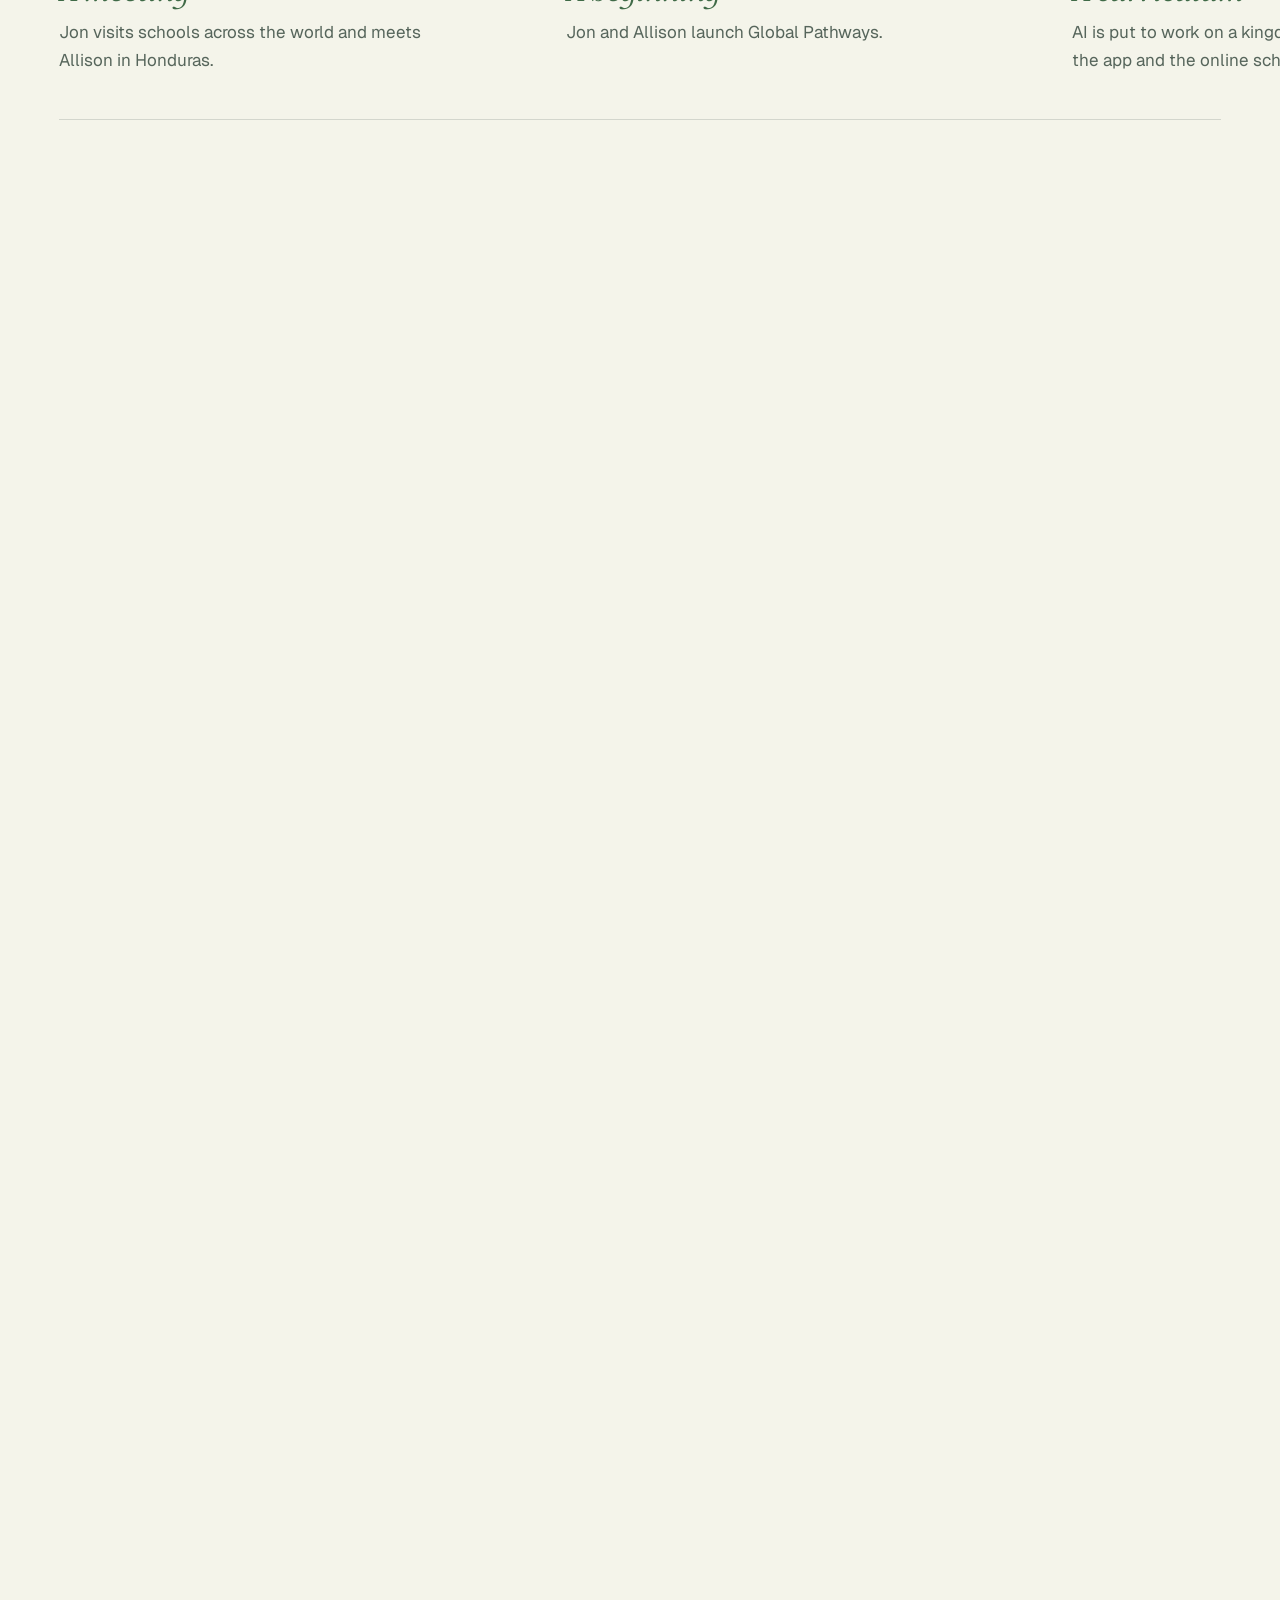
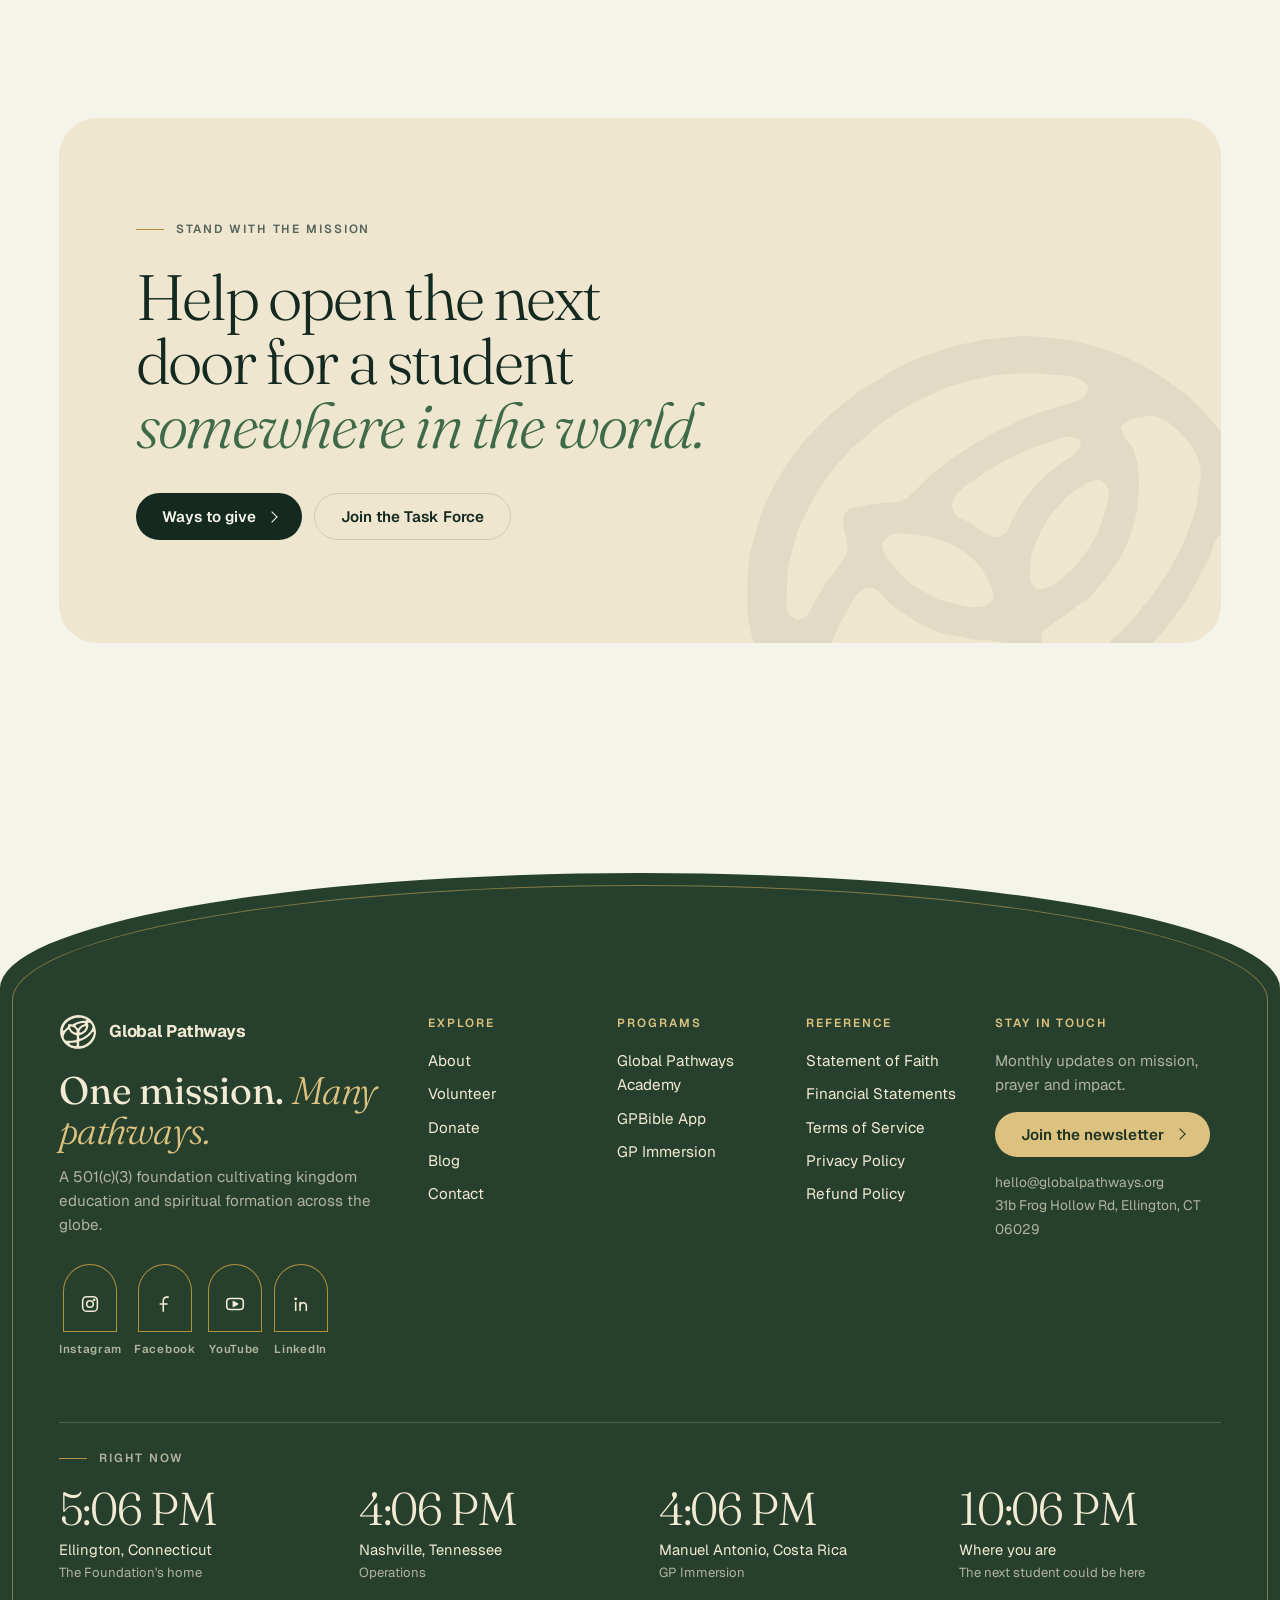
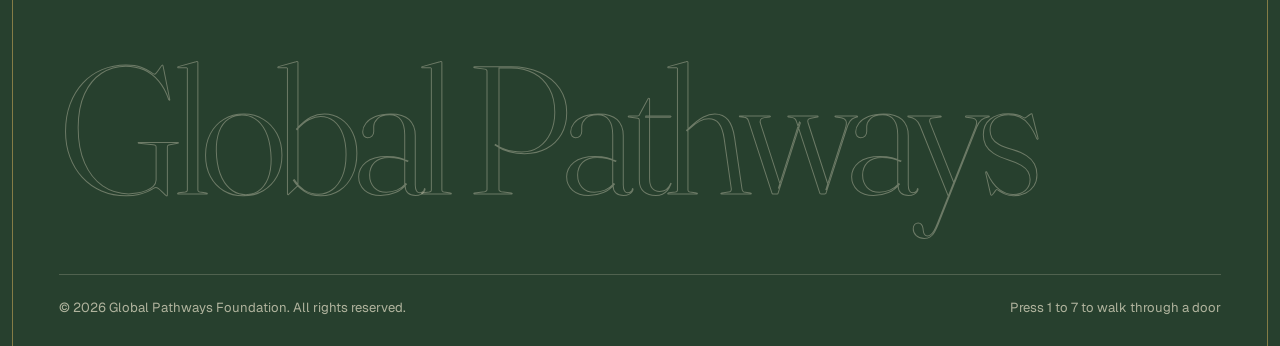
==== commit 82d0c7fa: "Add the Global Pathways Academy site and link the family together A seven-page Academy site under ac" ====
--- a/index.html
+++ b/index.html
@@ -15,6 +15,7 @@
 
 <div class="bgp" id="bgp" aria-hidden="true"></div>
 <header class="hdr" id="hdr">
+  <div class="eco"><div class="wrap eco__in"><span>The Global Pathways family</span><nav aria-label="Global Pathways sites"><a class="is-here" href="#home" data-go="home">Foundation</a><a href="academy/index.html">Academy</a><a href="#bible" data-go="bible">GPBible</a><a href="#immersion" data-go="immersion">Immersion</a><a href="https://store.globalpathways.org/" target="_blank" rel="noopener">Store</a></nav></div></div>
   <div class="wrap hdr__in">
     <a class="brand" href="#home" data-go="home" aria-label="Global Pathways, home"><svg><use href="#gp-mark"/></svg><span>Global Pathways</span></a>
     <nav class="nav" aria-label="Primary">
@@ -254,7 +255,7 @@
       <p class="crumb"><b>02</b><span></span>Global Pathways Academy</p>
       <h1 class="d1" data-split>A classical school<br><em>without walls.</em></h1>
       <p class="lede" data-rise>A Christ-centered classical high school, taught in English and fully online. Students join from any country and any time zone, and are formed in mind, in character and in faith.</p>
-      <div class="hero__cta" data-rise><a class="btn btn--ink" href="https://gp.academy/" target="_blank" rel="noopener">Visit gp.academy <i></i></a></div>
+      <div class="hero__cta" data-rise><a class="btn btn--ink" href="academy/index.html">Enter the Academy <i></i></a></div>
     </div>
     <figure class="hero__art"><svg class="art" viewBox="0 0 400 520" role="img" aria-label="Three arches, one inside another, above a stack of books"><use href="#art-academy"/></svg></figure>
   </section>
@@ -316,7 +317,7 @@
     <div class="wrap">
       <div class="panel panel--cream cols">
         <div style="display:grid;gap:16px;align-content:start"><p class="eyebrow">Where we stand</p><h2 class="d3">2026 is the Academy's pilot year.</h2></div>
-        <div style="display:grid;gap:18px;align-content:start"><p>The Academy is pursuing accreditation through ACSI and MSA and expects full accreditation by the end of 2027. Admission is rolling and open now.</p><a class="link" href="https://gp.academy/" target="_blank" rel="noopener" style="justify-self:start">Apply at gp.academy</a></div>
+        <div style="display:grid;gap:18px;align-content:start"><p>The Academy is pursuing accreditation through ACSI and MSA and expects full accreditation by the end of 2027. Admission is rolling and open now.</p><a class="link" href="academy/index.html#apply" style="justify-self:start">Apply to the Academy</a></div>
       </div>
     </div>
   </section>
@@ -540,7 +541,7 @@
         <div class="socs"><a class="soc" href="https://www.instagram.com/globalpathways_foundation/" target="_blank" rel="noopener" aria-label="Global Pathways on Instagram"><b><svg viewBox="0 0 24 24" aria-hidden="true"><rect x="4" y="4" width="16" height="16" rx="4.5"/><circle cx="12" cy="12" r="3.6"/><circle cx="16.6" cy="7.4" r=".6" fill="currentColor"/></svg></b><span>Instagram</span></a><a class="soc" href="https://www.facebook.com/people/Global-Pathways-Foundation/61581169076790/" target="_blank" rel="noopener" aria-label="Global Pathways on Facebook"><b><svg viewBox="0 0 24 24" aria-hidden="true"><path d="M15.5 4.5h-1.8a3.6 3.6 0 0 0-3.6 3.6V20"/><path d="M6.8 12h7.4"/></svg></b><span>Facebook</span></a><a class="soc" href="https://www.youtube.com/@globalpathwaysfoundation" target="_blank" rel="noopener" aria-label="Global Pathways on YouTube"><b><svg viewBox="0 0 24 24" aria-hidden="true"><rect x="3" y="6" width="18" height="12" rx="3.6"/><path d="M10.2 9.4v5.2l4.6-2.6Z" fill="currentColor" stroke-linejoin="round"/></svg></b><span>YouTube</span></a><a class="soc" href="https://www.linkedin.com/company/globalpathways-foundation/" target="_blank" rel="noopener" aria-label="Global Pathways on LinkedIn"><b><svg viewBox="0 0 24 24" aria-hidden="true"><path d="M6.2 10.5V19"/><circle cx="6.2" cy="6.4" r=".7" fill="currentColor"/><path d="M11 19v-8.5"/><path d="M11 14a3.4 3.4 0 0 1 6.8 0v5"/></svg></b><span>LinkedIn</span></a></div>
       </div>
       <div><h4>Explore</h4><ul><li><a href="#about" data-go="about">About</a></li><li><a href="#task-force" data-go="task-force">Volunteer</a></li><li><a href="#give" data-go="give">Donate</a></li><li><a href="https://globalpathways.org/blog" target="_blank" rel="noopener">Blog</a></li><li><a href="#contact" data-go="contact">Contact</a></li></ul></div>
-      <div><h4>Programs</h4><ul><li><a href="#academy" data-go="academy">Global Pathways Academy</a></li><li><a href="#bible" data-go="bible">GPBible App</a></li><li><a href="#immersion" data-go="immersion">GP Immersion</a></li></ul></div>
+      <div><h4>Programs</h4><ul><li><a href="academy/index.html">Global Pathways Academy</a></li><li><a href="#bible" data-go="bible">GPBible App</a></li><li><a href="#immersion" data-go="immersion">GP Immersion</a></li></ul></div>
       <div><h4>Reference</h4><ul><li><a href="https://globalpathways.org/statement-of-faith" target="_blank" rel="noopener">Statement of Faith</a></li><li><a href="https://globalpathways.org/financial-statements" target="_blank" rel="noopener">Financial Statements</a></li><li><a href="https://globalpathways.org/terms-of-service" target="_blank" rel="noopener">Terms of Service</a></li><li><a href="https://globalpathways.org/privacy-policy" target="_blank" rel="noopener">Privacy Policy</a></li><li><a href="https://globalpathways.org/refund-policy" target="_blank" rel="noopener">Refund Policy</a></li></ul></div>
       <div class="ftr__touch"><h4>Stay in touch</h4><p>Monthly updates on mission, prayer and impact.</p><a class="btn btn--gold" href="https://globalpathways.org/" target="_blank" rel="noopener">Join the newsletter <i></i></a><p class="ftr__mail">hello@globalpathways.org<br>31b Frog Hollow Rd, Ellington, CT 06029</p></div>
     </div>
--- a/styles.css
+++ b/styles.css
@@ -494,3 +494,21 @@
 .person--ph>div{padding-inline:8px}
 .ph{width:100%;height:auto;aspect-ratio:1/1.04;object-fit:cover;object-position:50% 22%;border-radius:999px 999px 6px 6px;background:var(--mist);display:block;filter:saturate(.92)}
 .person--ph:hover{transform:translateY(-6px);box-shadow:inset 0 0 0 1px var(--gold),0 30px 50px -36px rgba(20,41,31,.45)}
+
+/* ================= v9: the family bar, shared by every Global Pathways site ================= */
+.eco{background:var(--ever);color:#EDE6D2;font-size:.76rem}
+.eco__in{display:flex;justify-content:space-between;align-items:center;gap:16px;height:34px}
+.eco span{letter-spacing:.14em;text-transform:uppercase;font-weight:600;opacity:.7;white-space:nowrap}
+.eco nav{display:flex;gap:clamp(12px,2vw,26px);white-space:nowrap;overflow-x:auto;scrollbar-width:none}
+.eco nav::-webkit-scrollbar{display:none}
+.eco a{opacity:.72;transition:opacity .25s;padding:6px 0}
+.eco a:hover{opacity:1}
+.eco a.is-here{opacity:1;box-shadow:inset 0 -2px 0 #DCC27E}
+@media (max-width:720px){.eco span{display:none}}
+.enter{padding-top:144px}
+.hero{padding-top:clamp(180px,22vh,240px)}
+.hero--home{padding-top:0}
+.hero__art{top:118px}
+.sheet{padding-top:134px}
+@media (max-width:899px){.enter{padding-top:150px}}
+.hero--home .d1{font-size:clamp(2.9rem,6.3vw,6.2rem)}
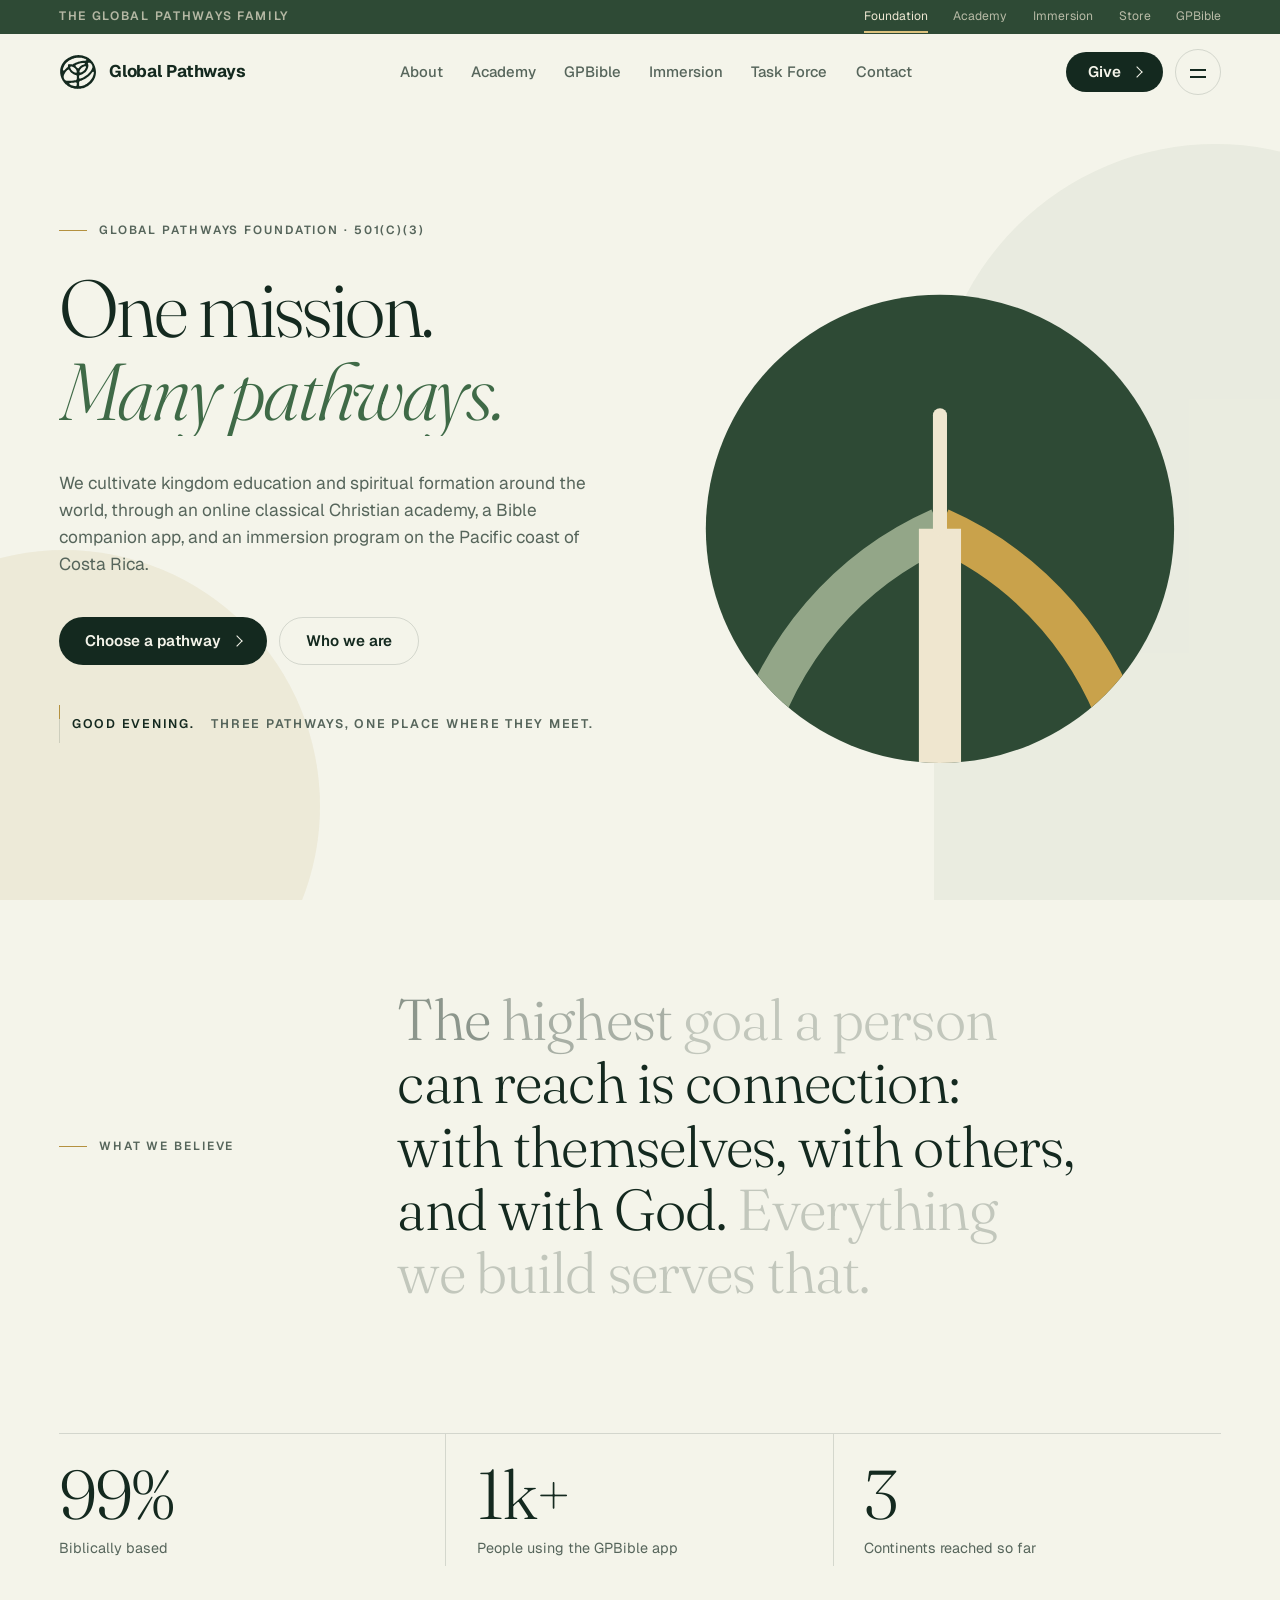
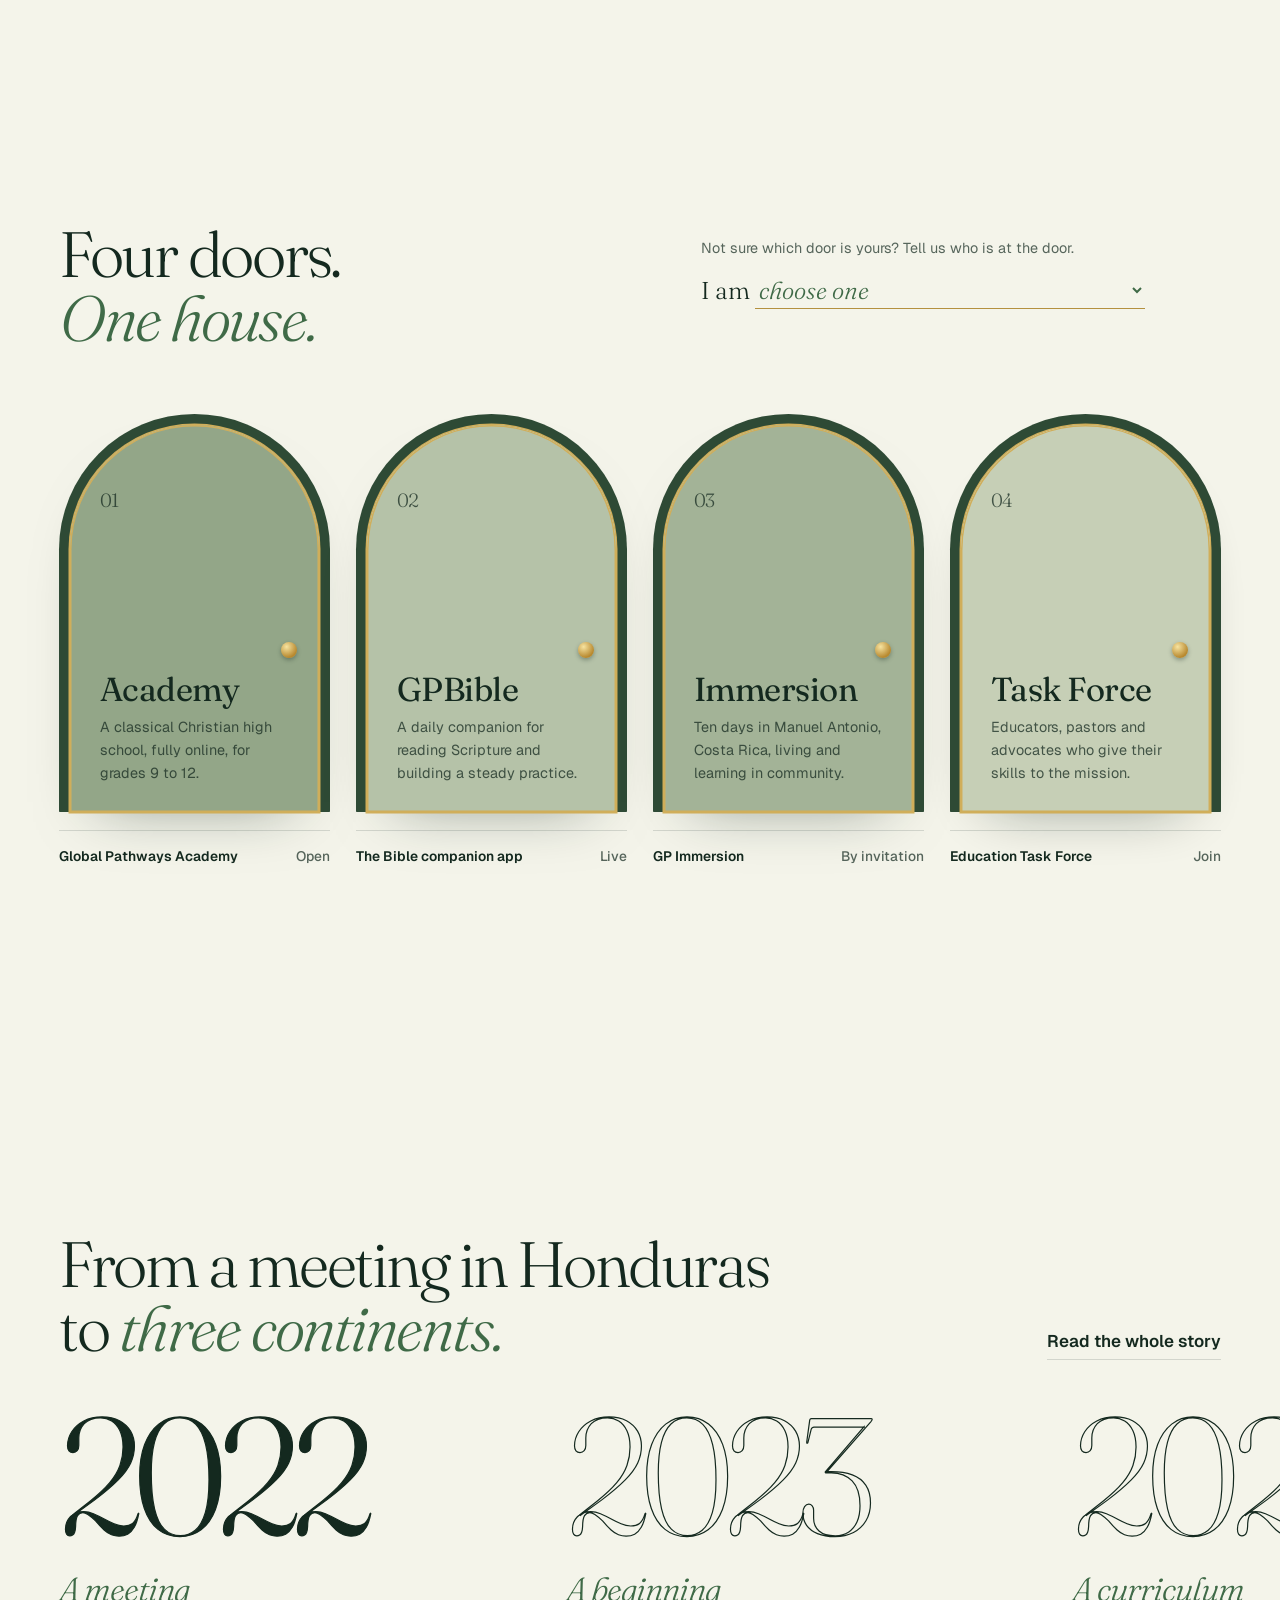
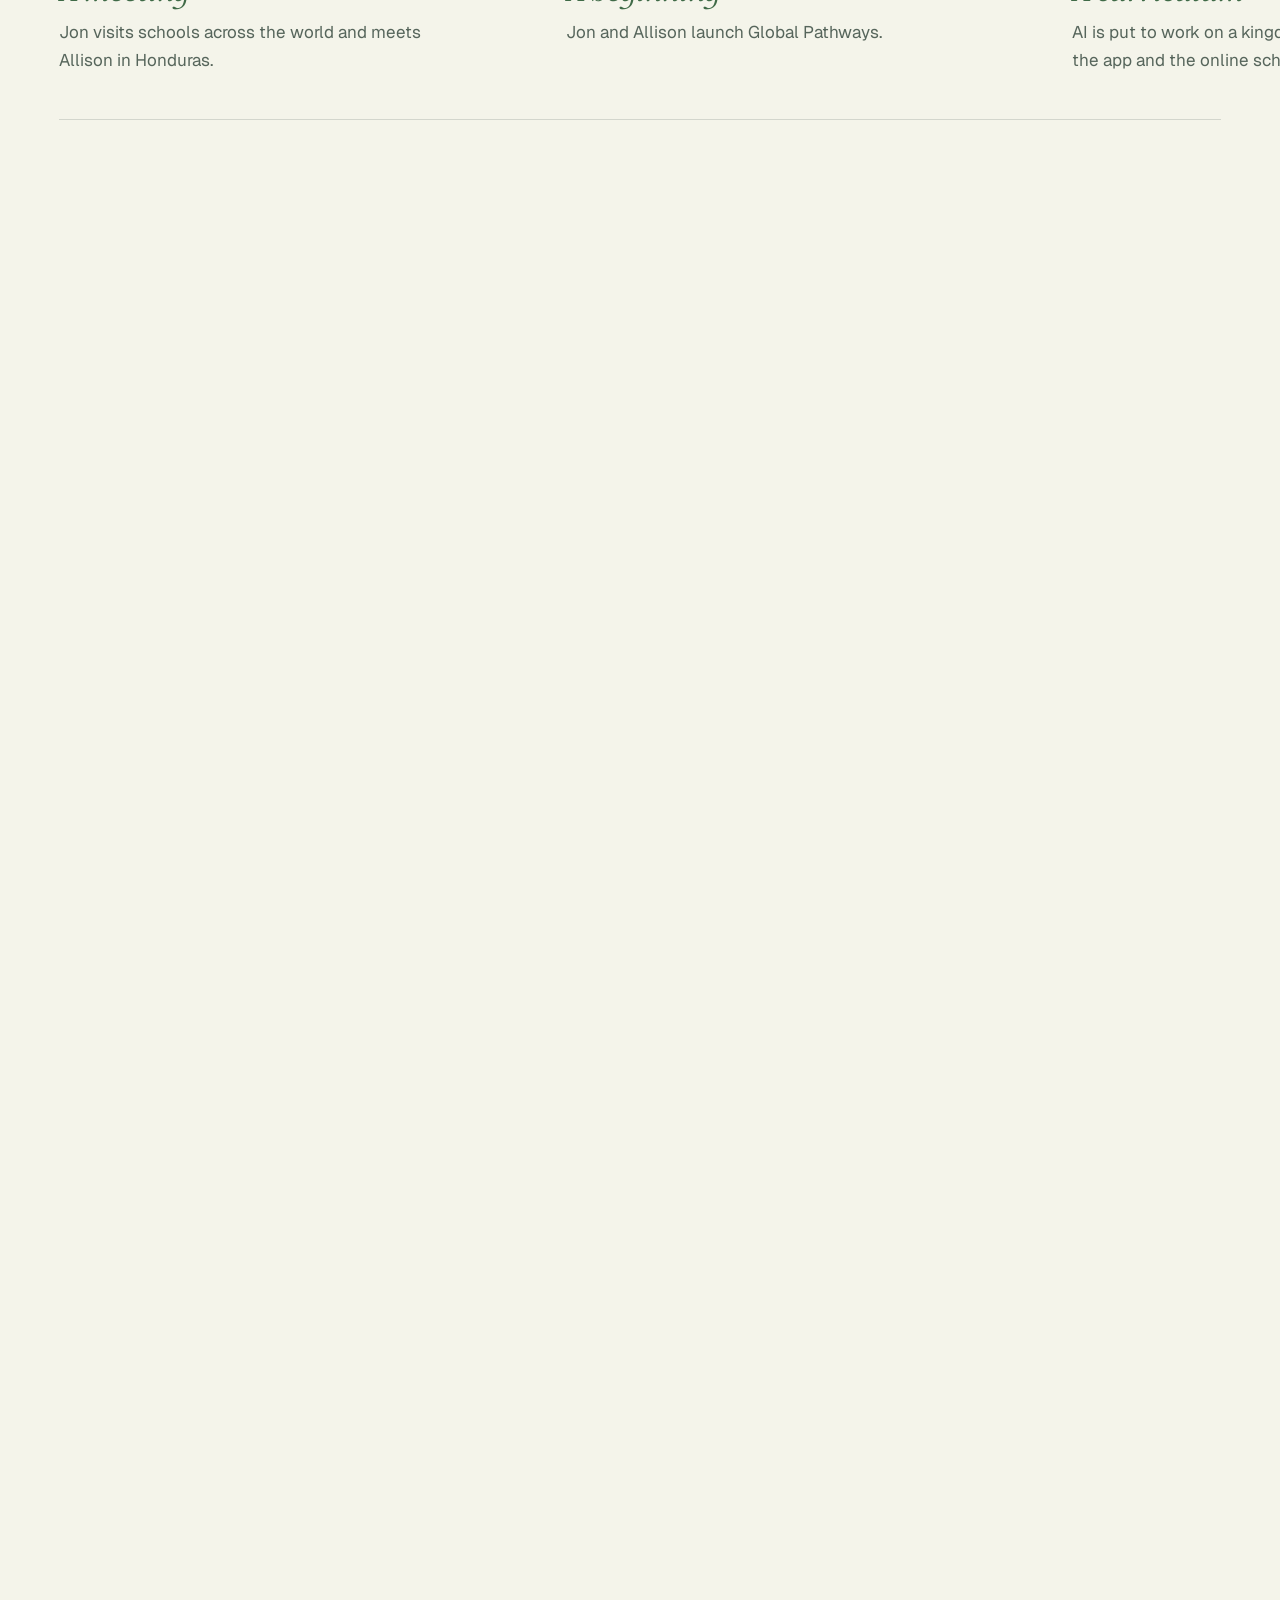
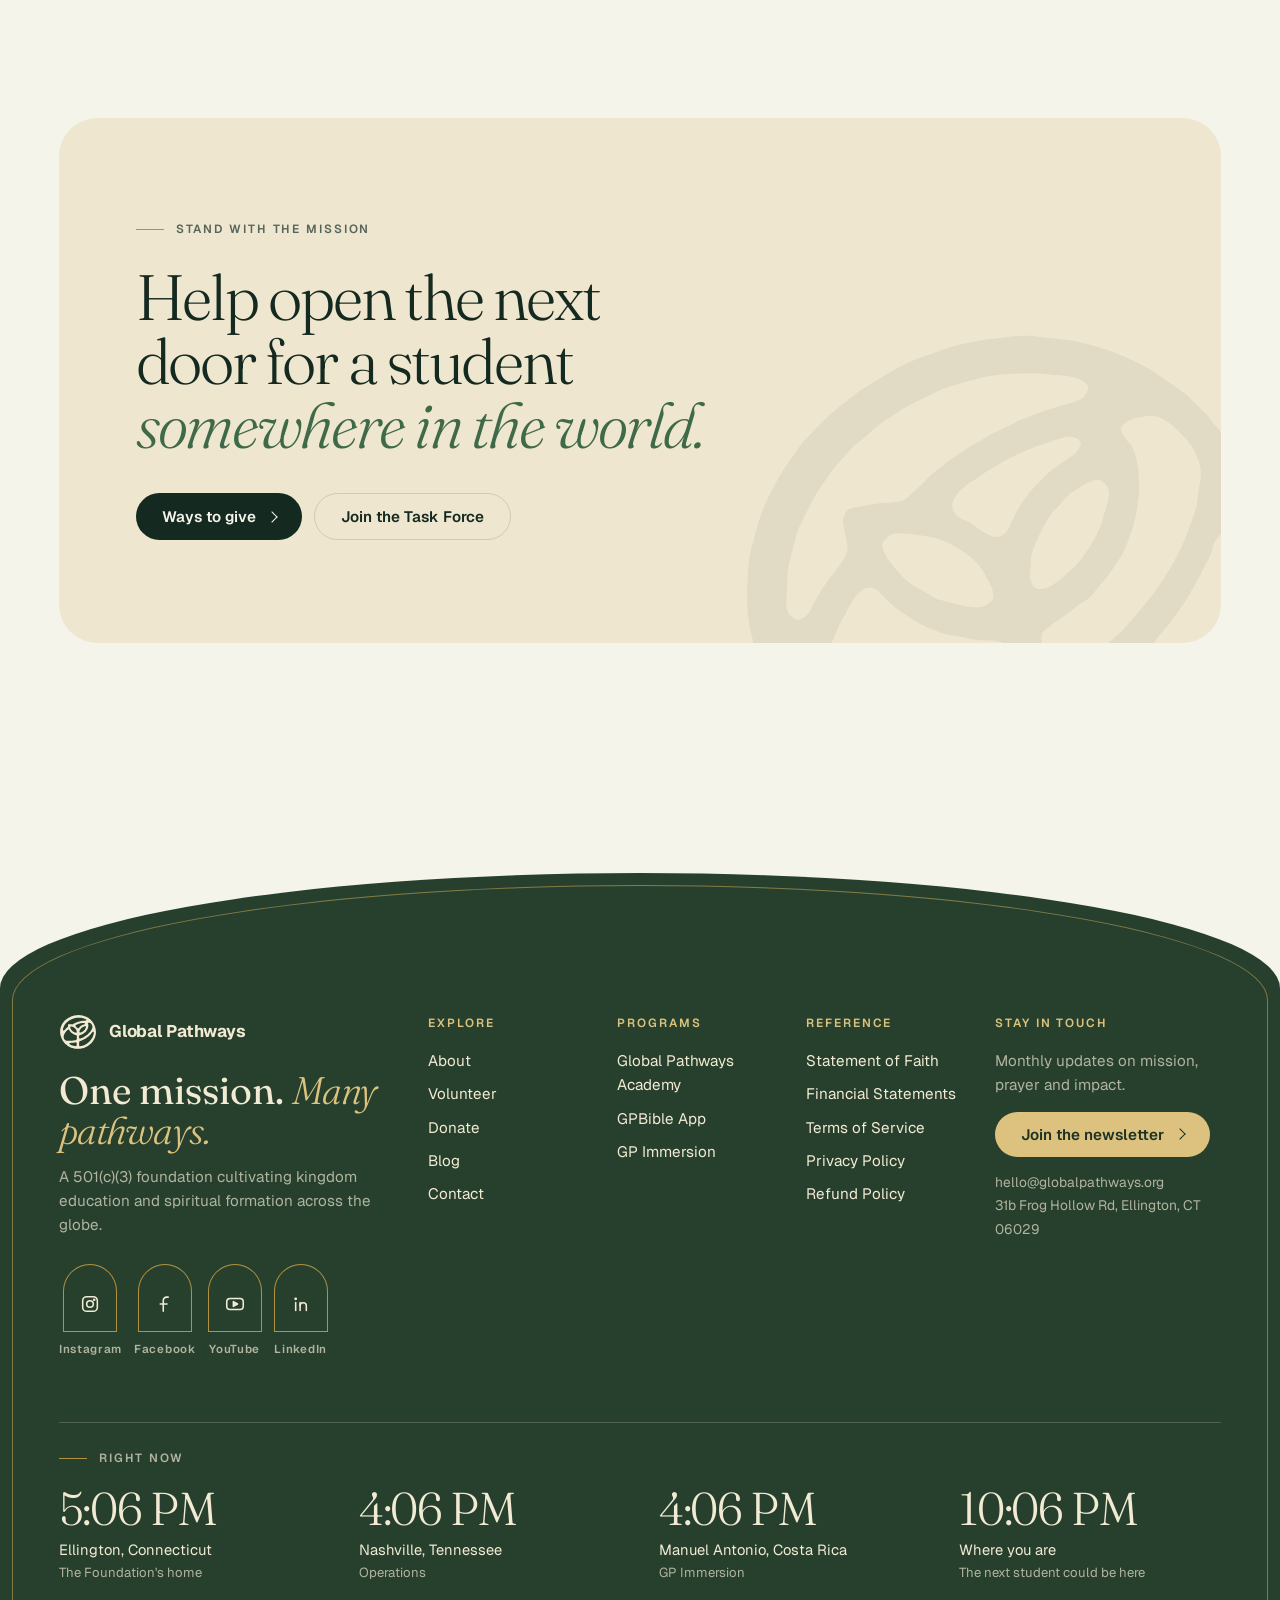
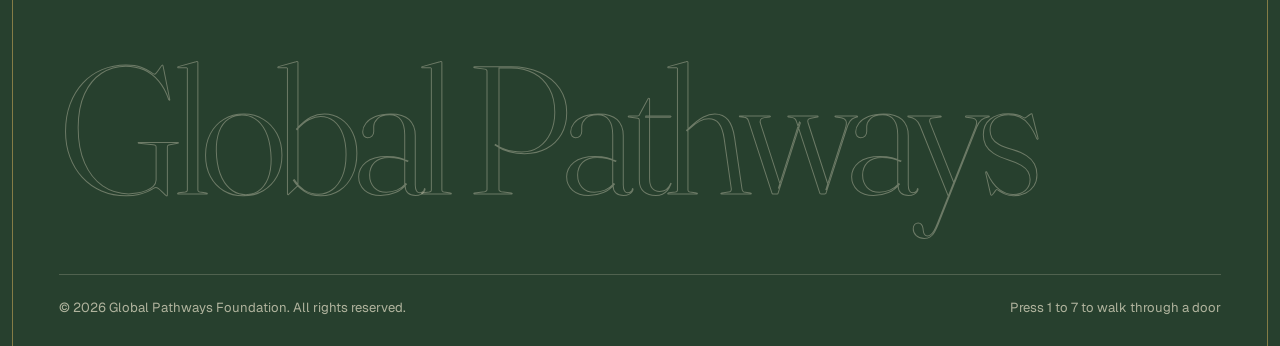
==== commit a3ea68e8: "Add the GP Immersion site and finish linking the family A seven-page Immersion site under immersion/" ====
--- a/index.html
+++ b/index.html
@@ -15,7 +15,7 @@
 
 <div class="bgp" id="bgp" aria-hidden="true"></div>
 <header class="hdr" id="hdr">
-  <div class="eco"><div class="wrap eco__in"><span>The Global Pathways family</span><nav aria-label="Global Pathways sites"><a class="is-here" href="#home" data-go="home">Foundation</a><a href="academy/index.html">Academy</a><a href="#bible" data-go="bible">GPBible</a><a href="#immersion" data-go="immersion">Immersion</a><a href="https://store.globalpathways.org/" target="_blank" rel="noopener">Store</a></nav></div></div>
+  <div class="eco"><div class="wrap eco__in"><span>The Global Pathways family</span><nav aria-label="Global Pathways sites"><a class="is-here" href="#home" data-go="home">Foundation</a><a href="academy/index.html">Academy</a><a href="immersion/index.html">Immersion</a><a href="https://store.globalpathways.org/" target="_blank" rel="noopener">Store</a><a href="https://gpbible.org" target="_blank" rel="noopener">GPBible</a></nav></div></div>
   <div class="wrap hdr__in">
     <a class="brand" href="#home" data-go="home" aria-label="Global Pathways, home"><svg><use href="#gp-mark"/></svg><span>Global Pathways</span></a>
     <nav class="nav" aria-label="Primary">
@@ -370,7 +370,7 @@
       <p class="crumb"><b>04</b><span></span>GP Immersion · Costa Rica</p>
       <h1 class="d1" data-split>Ten days where the rainforest<br><em>meets the Pacific.</em></h1>
       <p class="lede" data-rise>A Christ-centered immersion in Manuel Antonio, Costa Rica. It brings the Academy's classical Christian curriculum together with full cultural immersion: students live, learn and grow in community.</p>
-      <div class="hero__cta" data-rise><a class="btn btn--ink" href="https://www.gpimmersion.org/" target="_blank" rel="noopener">Inquire at gpimmersion.org <i></i></a></div>
+      <div class="hero__cta" data-rise><a class="btn btn--ink" href="immersion/index.html">Enter GP Immersion <i></i></a></div>
     </div>
     <figure class="hero__art"><svg class="art" viewBox="0 0 400 520" role="img" aria-label="A sun over a green hill and three bands of waves"><use href="#art-immersion"/></svg></figure>
   </section>
@@ -410,7 +410,7 @@
     <div class="wrap">
       <div class="panel panel--cream cols">
         <div style="display:grid;gap:16px;align-content:start"><p class="eyebrow">Who comes</p><h2 class="d3">Designed for high school students. Open to groups of many kinds.</h2></div>
-        <div style="display:grid;gap:18px;align-content:start"><p>Schools, churches, youth groups and families can inquire, from a single family to groups of more than forty students. Each group brings one adult chaperone for every ten students. Places for 2027 are by invitation.</p><a class="link" href="https://www.gpimmersion.org/" target="_blank" rel="noopener" style="justify-self:start">Send an inquiry</a></div>
+        <div style="display:grid;gap:18px;align-content:start"><p>Schools, churches, youth groups and families can inquire, from a single family to groups of more than forty students. Each group brings one adult chaperone for every ten students. Places for 2027 are by invitation.</p><a class="link" href="immersion/index.html#inquire" style="justify-self:start">Send an inquiry</a></div>
       </div>
     </div>
   </section>
@@ -541,7 +541,7 @@
         <div class="socs"><a class="soc" href="https://www.instagram.com/globalpathways_foundation/" target="_blank" rel="noopener" aria-label="Global Pathways on Instagram"><b><svg viewBox="0 0 24 24" aria-hidden="true"><rect x="4" y="4" width="16" height="16" rx="4.5"/><circle cx="12" cy="12" r="3.6"/><circle cx="16.6" cy="7.4" r=".6" fill="currentColor"/></svg></b><span>Instagram</span></a><a class="soc" href="https://www.facebook.com/people/Global-Pathways-Foundation/61581169076790/" target="_blank" rel="noopener" aria-label="Global Pathways on Facebook"><b><svg viewBox="0 0 24 24" aria-hidden="true"><path d="M15.5 4.5h-1.8a3.6 3.6 0 0 0-3.6 3.6V20"/><path d="M6.8 12h7.4"/></svg></b><span>Facebook</span></a><a class="soc" href="https://www.youtube.com/@globalpathwaysfoundation" target="_blank" rel="noopener" aria-label="Global Pathways on YouTube"><b><svg viewBox="0 0 24 24" aria-hidden="true"><rect x="3" y="6" width="18" height="12" rx="3.6"/><path d="M10.2 9.4v5.2l4.6-2.6Z" fill="currentColor" stroke-linejoin="round"/></svg></b><span>YouTube</span></a><a class="soc" href="https://www.linkedin.com/company/globalpathways-foundation/" target="_blank" rel="noopener" aria-label="Global Pathways on LinkedIn"><b><svg viewBox="0 0 24 24" aria-hidden="true"><path d="M6.2 10.5V19"/><circle cx="6.2" cy="6.4" r=".7" fill="currentColor"/><path d="M11 19v-8.5"/><path d="M11 14a3.4 3.4 0 0 1 6.8 0v5"/></svg></b><span>LinkedIn</span></a></div>
       </div>
       <div><h4>Explore</h4><ul><li><a href="#about" data-go="about">About</a></li><li><a href="#task-force" data-go="task-force">Volunteer</a></li><li><a href="#give" data-go="give">Donate</a></li><li><a href="https://globalpathways.org/blog" target="_blank" rel="noopener">Blog</a></li><li><a href="#contact" data-go="contact">Contact</a></li></ul></div>
-      <div><h4>Programs</h4><ul><li><a href="academy/index.html">Global Pathways Academy</a></li><li><a href="#bible" data-go="bible">GPBible App</a></li><li><a href="#immersion" data-go="immersion">GP Immersion</a></li></ul></div>
+      <div><h4>Programs</h4><ul><li><a href="academy/index.html">Global Pathways Academy</a></li><li><a href="#bible" data-go="bible">GPBible App</a></li><li><a href="immersion/index.html">GP Immersion</a></li></ul></div>
       <div><h4>Reference</h4><ul><li><a href="https://globalpathways.org/statement-of-faith" target="_blank" rel="noopener">Statement of Faith</a></li><li><a href="https://globalpathways.org/financial-statements" target="_blank" rel="noopener">Financial Statements</a></li><li><a href="https://globalpathways.org/terms-of-service" target="_blank" rel="noopener">Terms of Service</a></li><li><a href="https://globalpathways.org/privacy-policy" target="_blank" rel="noopener">Privacy Policy</a></li><li><a href="https://globalpathways.org/refund-policy" target="_blank" rel="noopener">Refund Policy</a></li></ul></div>
       <div class="ftr__touch"><h4>Stay in touch</h4><p>Monthly updates on mission, prayer and impact.</p><a class="btn btn--gold" href="https://globalpathways.org/" target="_blank" rel="noopener">Join the newsletter <i></i></a><p class="ftr__mail">hello@globalpathways.org<br>31b Frog Hollow Rd, Ellington, CT 06029</p></div>
     </div>
